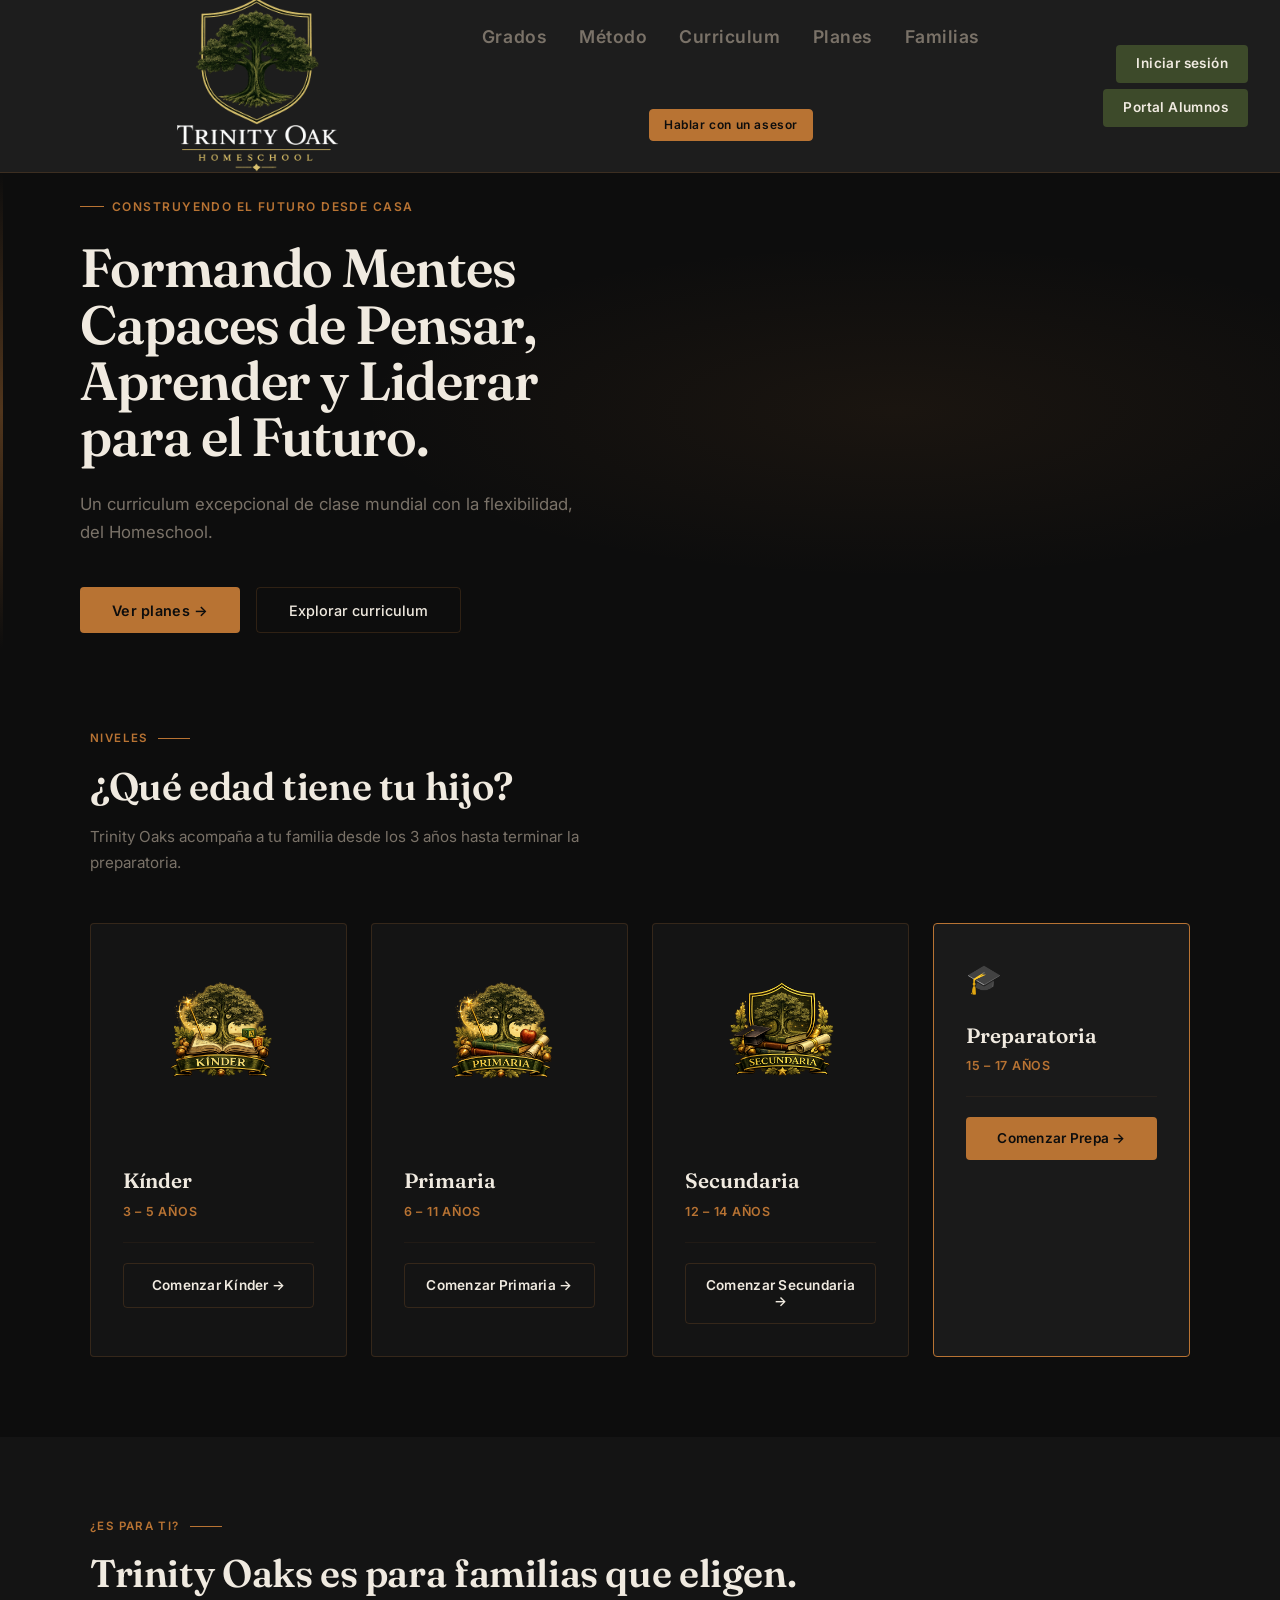
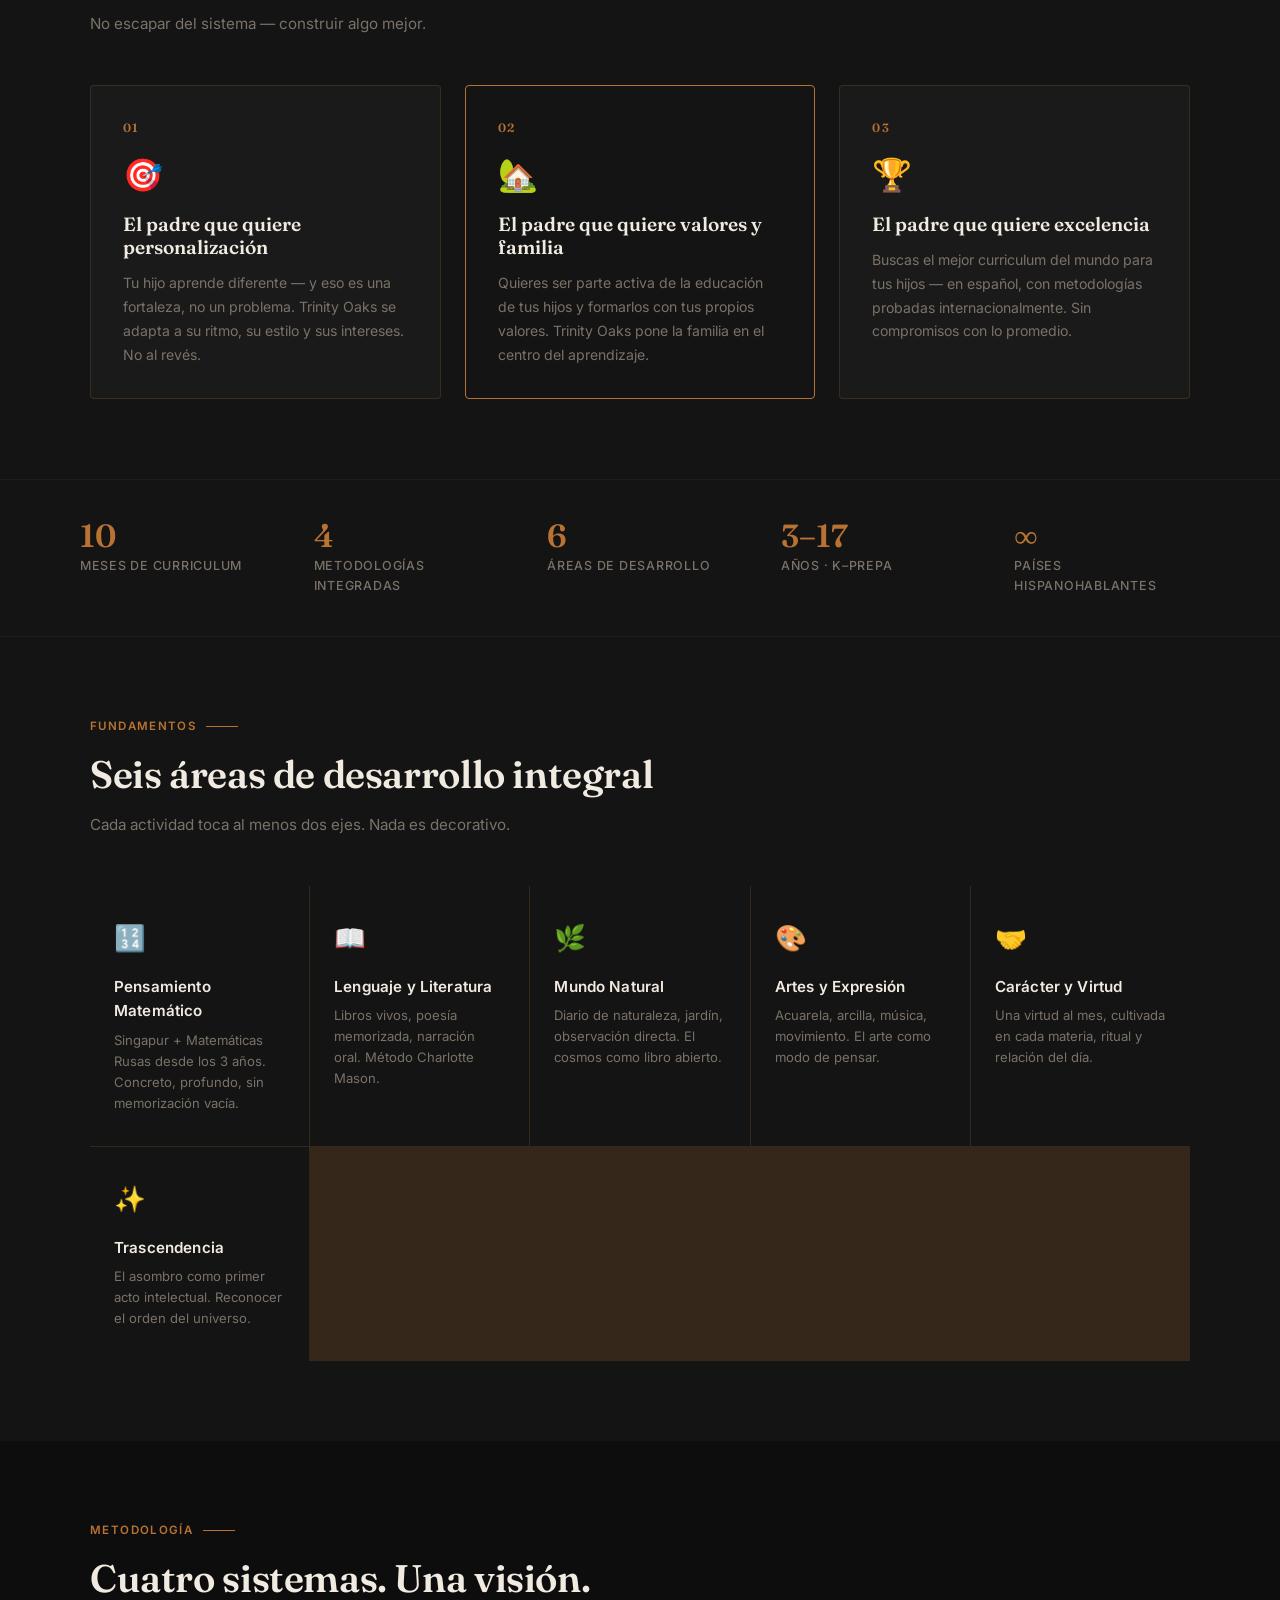
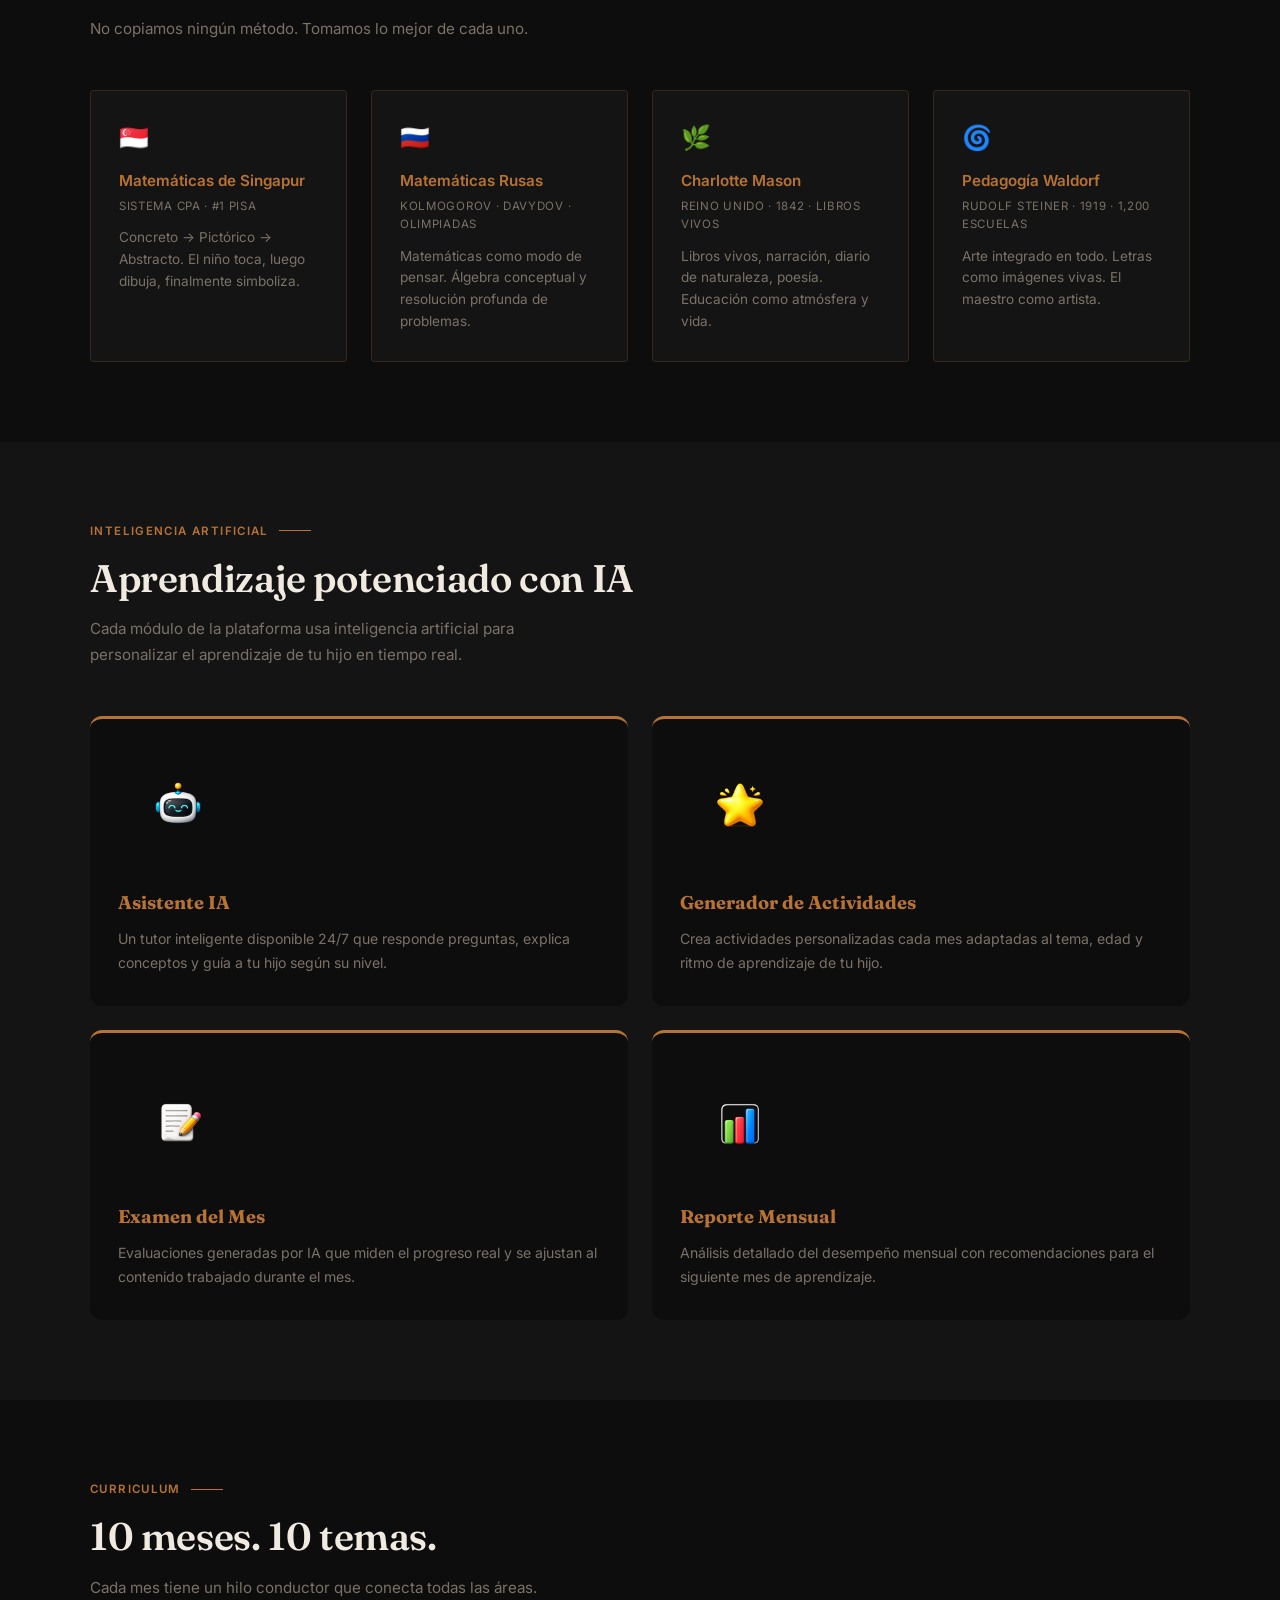
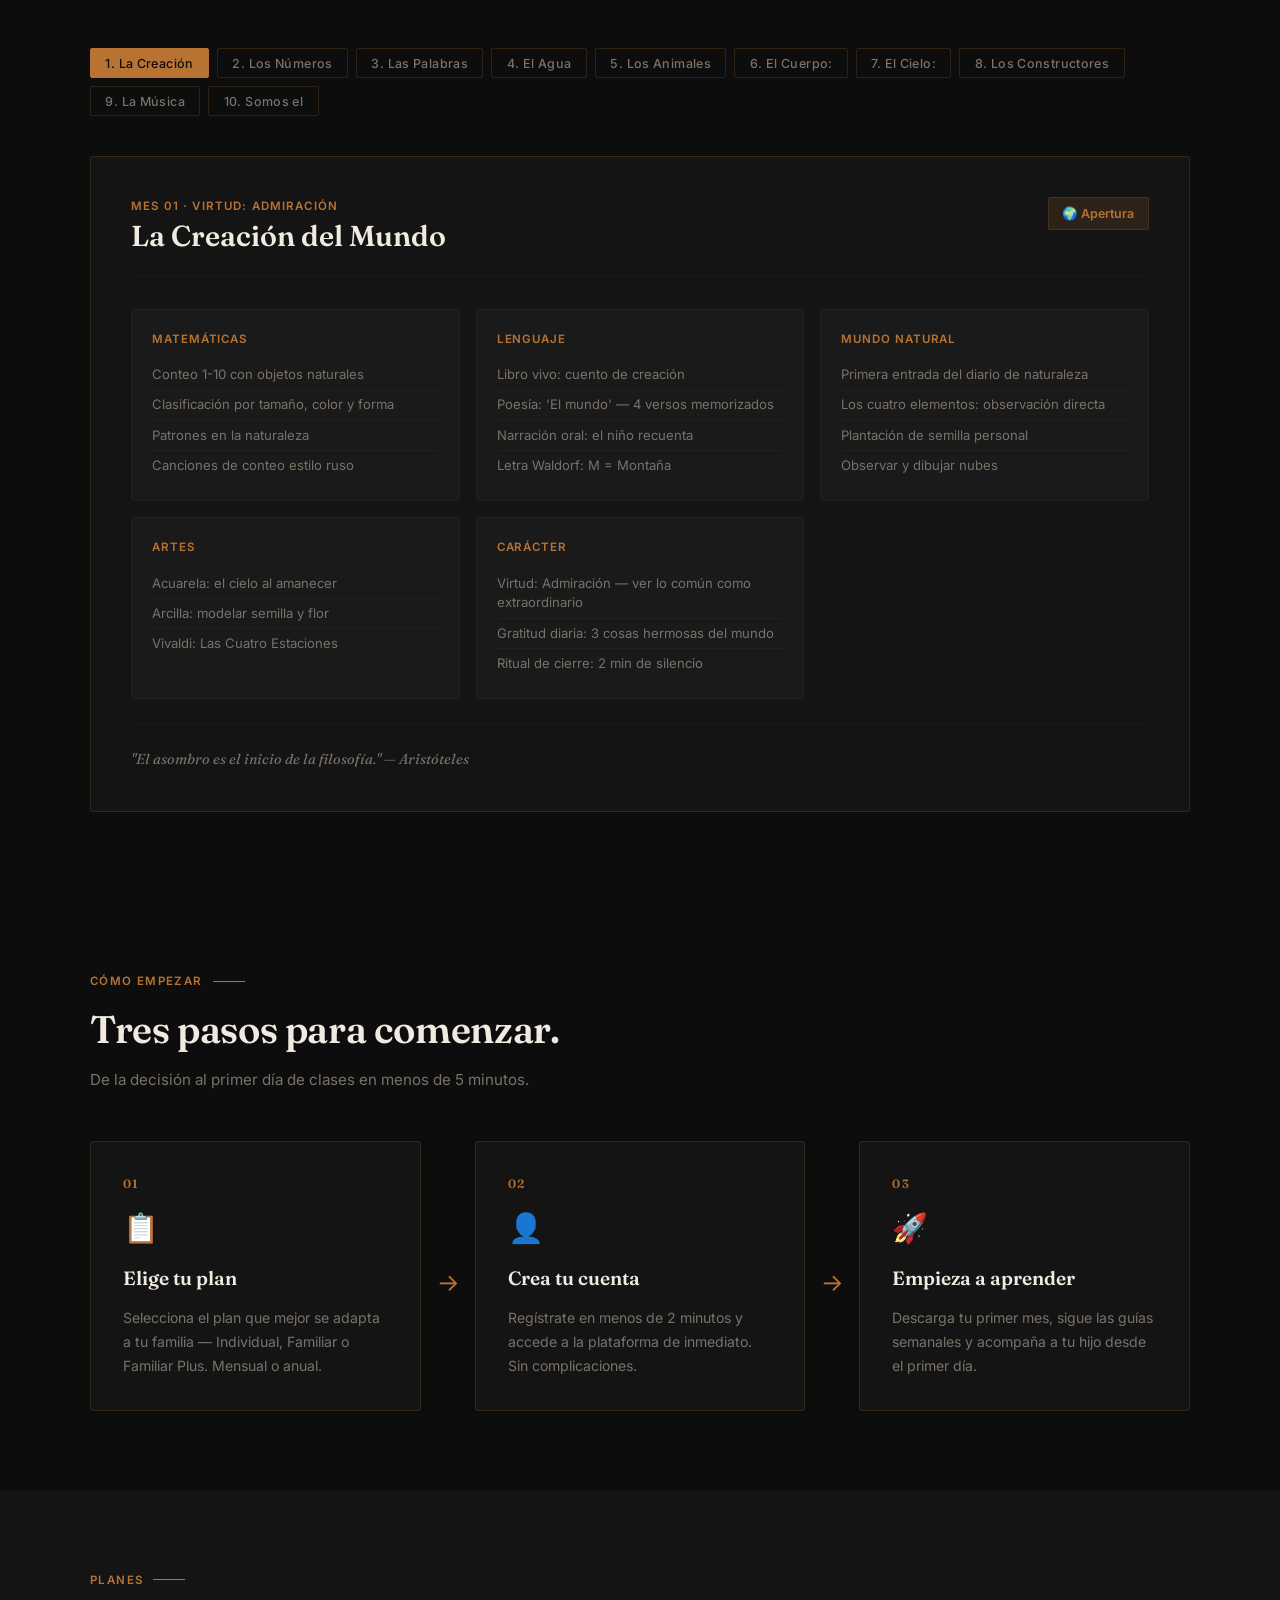
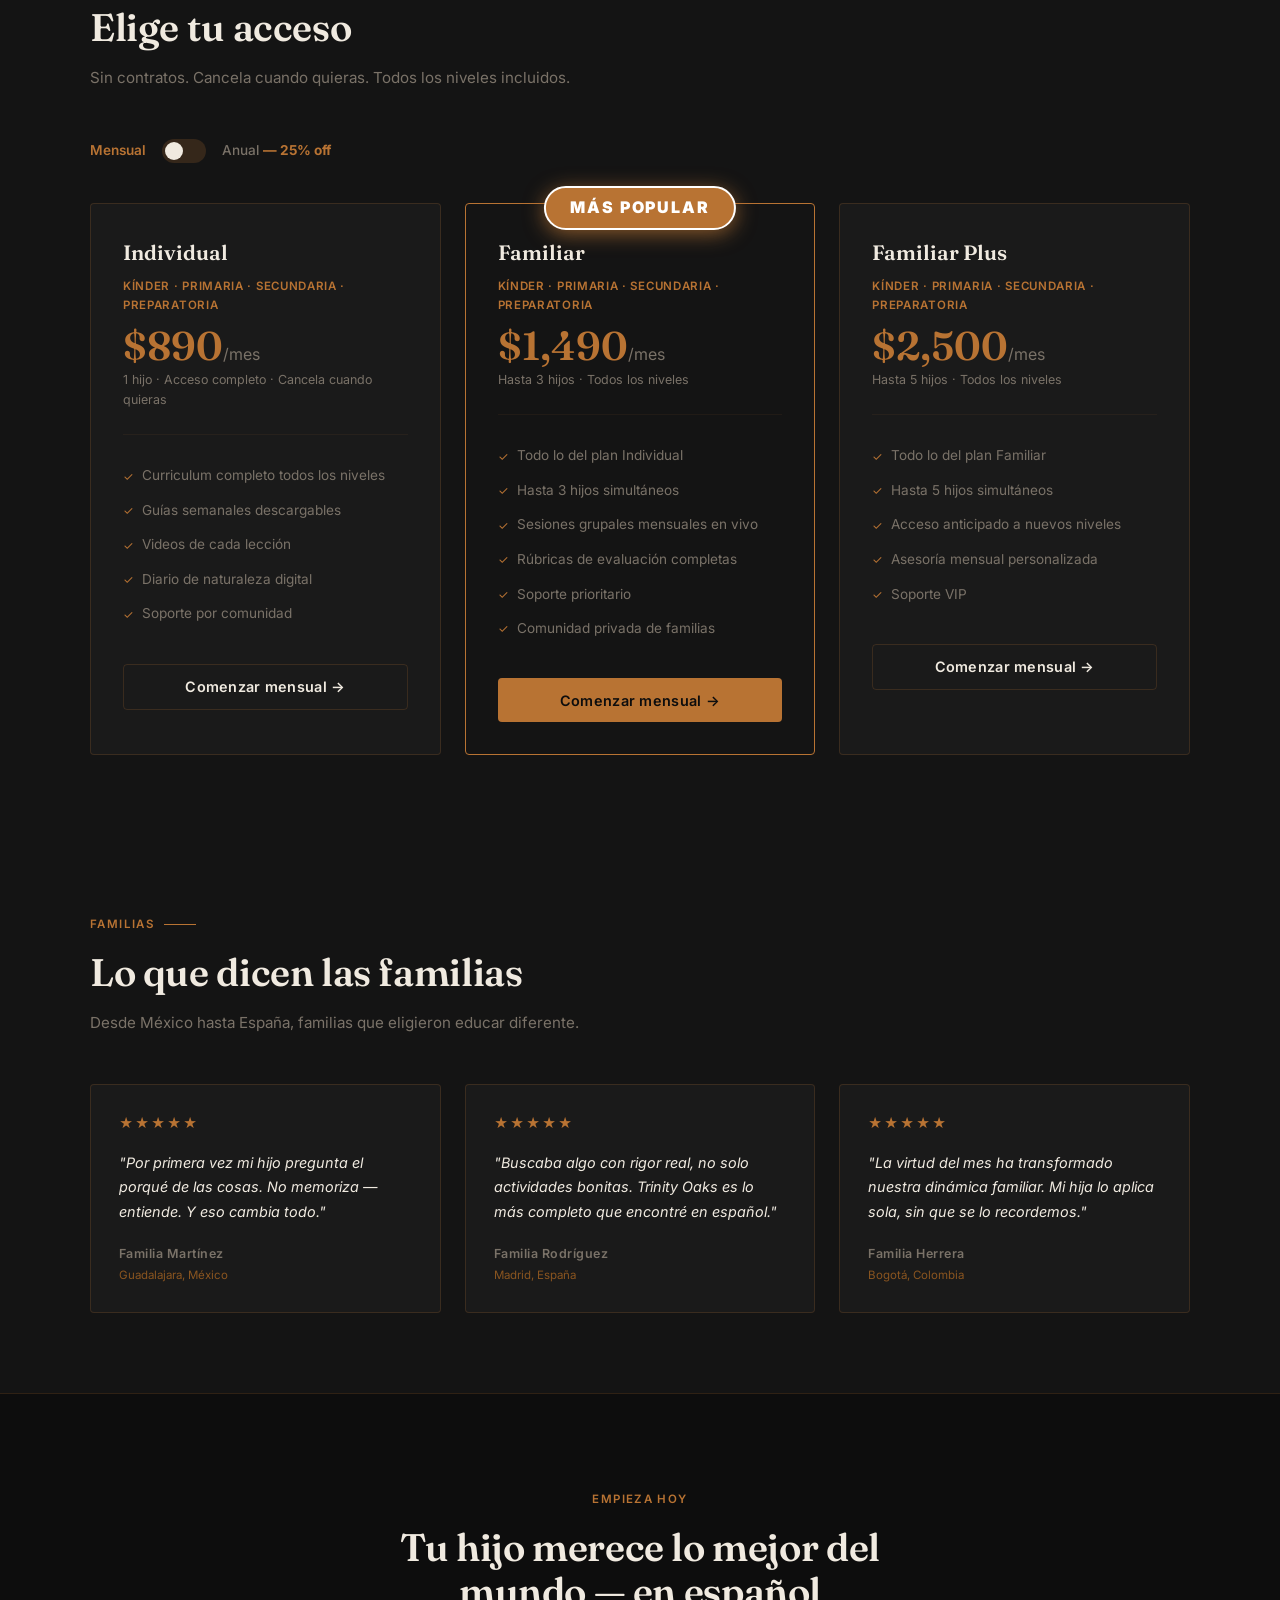
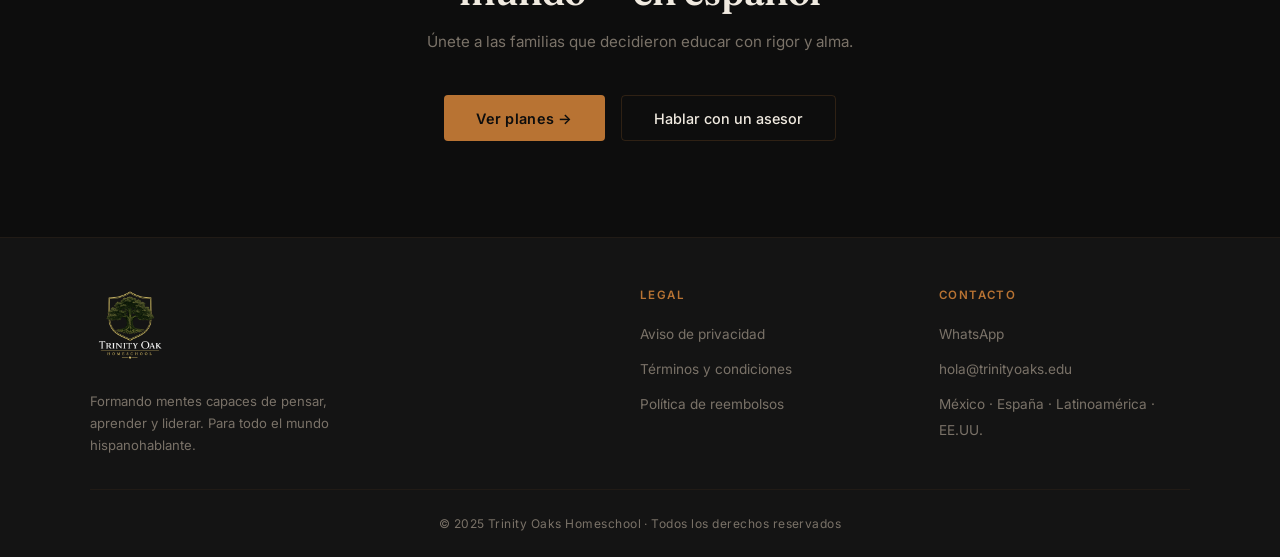
==== index.html @ 7a7769f7 "stack nav buttons vertically: login above Portal Alumnos Co-Authored-By: Claude Sonnet 4.6 <noreply@" ====
<!DOCTYPE html>
<html lang="es">
<head>
<meta charset="UTF-8">
<meta name="viewport" content="width=device-width, initial-scale=1.0">
<title>Trinity Oaks Homeschool</title>
<link rel="stylesheet" href="styles.css">
</head>
<body>

<!-- NAV -->
<nav>
  <div class="nav-logo">
    <img src="Logo 2.png" height="205" alt="Trinity Oaks">
  </div>
  <div class="nav-center" id="nav-center">
    <div class="nav-links">
      <a href="#grados" onclick="closeMenu()">Grados</a>
      <a href="#metodo" onclick="closeMenu()">Método</a>
      <a href="#curriculum" onclick="closeMenu()">Curriculum</a>
      <a href="#planes" onclick="closeMenu()">Planes</a>
      <a href="#testimonios" onclick="closeMenu()">Familias</a>
    </div>
    <a href="https://wa.me/525584874261" class="nav-asesor" target="_blank">Hablar con un asesor</a>
    <div style="display:flex; flex-direction:column; gap:.4rem; align-items:flex-end;">
      <a href="#" class="nav-btn nav-btn-mobile" id="btn-login-mobile">Iniciar sesión</a>
      <a href="student.html" class="nav-btn nav-btn-mobile">Portal Alumnos</a>
    </div>
  </div>
  <div style="display:flex; flex-direction:column; gap:.4rem; align-items:flex-end;">
    <a href="#" class="nav-btn nav-btn-desktop" id="btn-login">Iniciar sesión</a>
    <a href="student.html" class="nav-btn nav-btn-desktop">Portal Alumnos</a>
  </div>
  <button class="nav-hamburger" id="nav-hamburger" aria-label="Menú">☰</button>
</nav>
<script>
  const _ham = document.getElementById('nav-hamburger');
  const _nc  = document.getElementById('nav-center');
  _ham.addEventListener('click', () => {
    const open = _nc.classList.toggle('open');
    _ham.textContent = open ? '✕' : '☰';
  });
  function closeMenu() { _nc.classList.remove('open'); _ham.textContent = '☰'; }
</script>

<!-- HERO -->
<header class="hero">
  <div class="hero-bg"></div>
  <div class="hero-line"></div>
  <div class="hero-content">
    <div class="hero-eyebrow">Construyendo el Futuro desde Casa</div>
    <h1 class="hero-title">
      Formando Mentes<br>
      Capaces de Pensar,<br>
      Aprender y Liderar<br>
      para el Futuro.
    </h1>
    <p class="hero-sub">
      Un curriculum excepcional de clase mundial con la flexibilidad,
      del Homeschool.
    </p>
    <div class="hero-ctas">
      <button class="btn-primary" onclick="document.getElementById('planes').scrollIntoView({behavior:'smooth'})">
        Ver planes →
      </button>
      <button class="btn-ghost" onclick="document.getElementById('curriculum').scrollIntoView({behavior:'smooth'})">
        Explorar curriculum
      </button>
    </div>
  </div>
</header>

<!-- GRADOS -->
<section class="grados-section" id="grados">
  <div class="container">
    <div class="sec-label">Niveles</div>
    <h2 class="sec-title">¿Qué edad tiene tu hijo?</h2>
    <p class="sec-sub">Trinity Oaks acompaña a tu familia desde los 3 años hasta terminar la preparatoria.</p>
    <div class="grados-grid">
      <div class="grado-card">
        <img src="kinder.png" alt="Kínder" class="grado-img">
        <div class="grado-nivel">Kínder</div>
        <div class="grado-edad">3 – 5 años</div>
        <button class="grado-btn" onclick="document.getElementById('planes').scrollIntoView({behavior:'smooth'})">Comenzar Kínder →</button>
      </div>
      <div class="grado-card">
        <img src="Primaria.png" alt="Primaria" class="grado-img">
        <div class="grado-nivel">Primaria</div>
        <div class="grado-edad">6 – 11 años</div>
        <button class="grado-btn" onclick="document.getElementById('planes').scrollIntoView({behavior:'smooth'})">Comenzar Primaria →</button>
      </div>
      <div class="grado-card">
        <img src="Secundaria.png" alt="Secundaria" class="grado-img">
        <div class="grado-nivel">Secundaria</div>
        <div class="grado-edad">12 – 14 años</div>
        <button class="grado-btn" onclick="document.getElementById('planes').scrollIntoView({behavior:'smooth'})">Comenzar Secundaria →</button>
      </div>
      <div class="grado-card featured">
        <div class="grado-icon">🎓</div>
        <div class="grado-nivel">Preparatoria</div>
        <div class="grado-edad">15 – 17 años</div>
        <button class="grado-btn" onclick="document.getElementById('planes').scrollIntoView({behavior:'smooth'})">Comenzar Prepa →</button>
      </div>
    </div>
  </div>
</section>

<!-- PARA QUIEN ES -->
<section class="para-quien-section" id="para-quien">
  <div class="container">
    <div class="sec-label">¿Es para ti?</div>
    <h2 class="sec-title">Trinity Oaks es para familias que eligen.</h2>
    <p class="sec-sub">No escapar del sistema — construir algo mejor.</p>
    <div class="para-quien-grid">

      <div class="pq-card">
        <div class="pq-num">01</div>
        <div class="pq-icon">🎯</div>
        <h3 class="pq-title">El padre que quiere personalización</h3>
        <p class="pq-desc">Tu hijo aprende diferente — y eso es una fortaleza, no un problema. Trinity Oaks se adapta a su ritmo, su estilo y sus intereses. No al revés.</p>
      </div>

      <div class="pq-card featured">
        <div class="pq-num">02</div>
        <div class="pq-icon">🏡</div>
        <h3 class="pq-title">El padre que quiere valores y familia</h3>
        <p class="pq-desc">Quieres ser parte activa de la educación de tus hijos y formarlos con tus propios valores. Trinity Oaks pone la familia en el centro del aprendizaje.</p>
      </div>

      <div class="pq-card">
        <div class="pq-num">03</div>
        <div class="pq-icon">🏆</div>
        <h3 class="pq-title">El padre que quiere excelencia</h3>
        <p class="pq-desc">Buscas el mejor curriculum del mundo para tus hijos — en español, con metodologías probadas internacionalmente. Sin compromisos con lo promedio.</p>
      </div>

    </div>
  </div>
</section>

<!-- STATS -->
<div class="stats">
  <div class="stat">
    <div class="stat-num">10</div>
    <div class="stat-label">Meses de curriculum</div>
  </div>
  <div class="stat">
    <div class="stat-num">4</div>
    <div class="stat-label">Metodologías integradas</div>
  </div>
  <div class="stat">
    <div class="stat-num">6</div>
    <div class="stat-label">Áreas de desarrollo</div>
  </div>
  <div class="stat">
    <div class="stat-num">3–17</div>
    <div class="stat-label">Años · K–Prepa</div>
  </div>
  <div class="stat">
    <div class="stat-num">∞</div>
    <div class="stat-label">Países hispanohablantes</div>
  </div>
</div>

<!-- PILLARS -->
<section class="pillars-section" id="pilares">
  <div class="container">
    <div class="sec-label">Fundamentos</div>
    <h2 class="sec-title">Seis áreas de desarrollo integral</h2>
    <p class="sec-sub">Cada actividad toca al menos dos ejes. Nada es decorativo.</p>
    <div class="pillars-grid">
      <div class="pillar">
        <div class="pillar-icon">🔢</div>
        <div class="pillar-name">Pensamiento Matemático</div>
        <div class="pillar-desc">Singapur + Matemáticas Rusas desde los 3 años. Concreto, profundo, sin memorización vacía.</div>
      </div>
      <div class="pillar">
        <div class="pillar-icon">📖</div>
        <div class="pillar-name">Lenguaje y Literatura</div>
        <div class="pillar-desc">Libros vivos, poesía memorizada, narración oral. Método Charlotte Mason.</div>
      </div>
      <div class="pillar">
        <div class="pillar-icon">🌿</div>
        <div class="pillar-name">Mundo Natural</div>
        <div class="pillar-desc">Diario de naturaleza, jardín, observación directa. El cosmos como libro abierto.</div>
      </div>
      <div class="pillar">
        <div class="pillar-icon">🎨</div>
        <div class="pillar-name">Artes y Expresión</div>
        <div class="pillar-desc">Acuarela, arcilla, música, movimiento. El arte como modo de pensar.</div>
      </div>
      <div class="pillar">
        <div class="pillar-icon">🤝</div>
        <div class="pillar-name">Carácter y Virtud</div>
        <div class="pillar-desc">Una virtud al mes, cultivada en cada materia, ritual y relación del día.</div>
      </div>
      <div class="pillar">
        <div class="pillar-icon">✨</div>
        <div class="pillar-name">Trascendencia</div>
        <div class="pillar-desc">El asombro como primer acto intelectual. Reconocer el orden del universo.</div>
      </div>
    </div>
  </div>
</section>

<!-- METHOD -->
<section class="method-section" id="metodo">
  <div class="container">
    <div class="sec-label">Metodología</div>
    <h2 class="sec-title">Cuatro sistemas. Una visión.</h2>
    <p class="sec-sub">No copiamos ningún método. Tomamos lo mejor de cada uno.</p>
    <div class="method-grid">
      <div class="method-card">
        <div class="method-flag">🇸🇬</div>
        <div class="method-name">Matemáticas de Singapur</div>
        <div class="method-origin">Sistema CPA · #1 PISA</div>
        <div class="method-desc">Concreto → Pictórico → Abstracto. El niño toca, luego dibuja, finalmente simboliza.</div>
      </div>
      <div class="method-card">
        <div class="method-flag">🇷🇺</div>
        <div class="method-name">Matemáticas Rusas</div>
        <div class="method-origin">Kolmogorov · Davydov · Olimpiadas</div>
        <div class="method-desc">Matemáticas como modo de pensar. Álgebra conceptual y resolución profunda de problemas.</div>
      </div>
      <div class="method-card">
        <div class="method-flag">🌿</div>
        <div class="method-name">Charlotte Mason</div>
        <div class="method-origin">Reino Unido · 1842 · Libros Vivos</div>
        <div class="method-desc">Libros vivos, narración, diario de naturaleza, poesía. Educación como atmósfera y vida.</div>
      </div>
      <div class="method-card">
        <div class="method-flag">🌀</div>
        <div class="method-name">Pedagogía Waldorf</div>
        <div class="method-origin">Rudolf Steiner · 1919 · 1,200 escuelas</div>
        <div class="method-desc">Arte integrado en todo. Letras como imágenes vivas. El maestro como artista.</div>
      </div>
    </div>
  </div>
</section>

<!-- IA MODULES -->
<section class="ai-mods-section">
  <div class="container">
    <div class="sec-label">Inteligencia Artificial</div>
    <h2 class="sec-title">Aprendizaje potenciado con IA</h2>
    <p class="sec-sub">Cada módulo de la plataforma usa inteligencia artificial para personalizar el aprendizaje de tu hijo en tiempo real.</p>
    <div class="ai-mods-grid">
      <div class="ai-mod-card">
        <img src="assets/icons/robot.png" alt="Asistente IA" width="120" height="120">
        <h3>Asistente IA</h3>
        <p>Un tutor inteligente disponible 24/7 que responde preguntas, explica conceptos y guía a tu hijo según su nivel.</p>
      </div>
      <div class="ai-mod-card">
        <img src="assets/icons/estrella.png" alt="Generador de Actividades" width="120" height="120">
        <h3>Generador de Actividades</h3>
        <p>Crea actividades personalizadas cada mes adaptadas al tema, edad y ritmo de aprendizaje de tu hijo.</p>
      </div>
      <div class="ai-mod-card">
        <img src="assets/icons/examen.png" alt="Examen del Mes" width="120" height="120">
        <h3>Examen del Mes</h3>
        <p>Evaluaciones generadas por IA que miden el progreso real y se ajustan al contenido trabajado durante el mes.</p>
      </div>
      <div class="ai-mod-card">
        <img src="assets/icons/grafica.png" alt="Reporte Mensual" width="120" height="120">
        <h3>Reporte Mensual</h3>
        <p>Análisis detallado del desempeño mensual con recomendaciones para el siguiente mes de aprendizaje.</p>
      </div>
    </div>
  </div>
</section>

<!-- CURRICULUM -->
<section class="curriculum-section" id="curriculum">
  <div class="container">
    <div class="sec-label">Curriculum</div>
    <h2 class="sec-title">10 meses. 10 temas.</h2>
    <p class="sec-sub">Cada mes tiene un hilo conductor que conecta todas las áreas.</p>
    <div class="months-nav" id="monthNav"></div>
    <div id="monthCards"></div>
  </div>
</section>

<!-- FLUJO DE INSCRIPCION -->
<section class="flujo-section" id="flujo">
  <div class="container">
    <div class="sec-label">Cómo empezar</div>
    <h2 class="sec-title">Tres pasos para comenzar.</h2>
    <p class="sec-sub">De la decisión al primer día de clases en menos de 5 minutos.</p>
    <div class="flujo-grid">

      <div class="flujo-step">
        <div class="flujo-num">01</div>
        <div class="flujo-icon">📋</div>
        <h3 class="flujo-title">Elige tu plan</h3>
        <p class="flujo-desc">Selecciona el plan que mejor se adapta a tu familia — Individual, Familiar o Familiar Plus. Mensual o anual.</p>
      </div>

      <div class="flujo-arrow">→</div>

      <div class="flujo-step">
        <div class="flujo-num">02</div>
        <div class="flujo-icon">👤</div>
        <h3 class="flujo-title">Crea tu cuenta</h3>
        <p class="flujo-desc">Regístrate en menos de 2 minutos y accede a la plataforma de inmediato. Sin complicaciones.</p>
      </div>

      <div class="flujo-arrow">→</div>

      <div class="flujo-step">
        <div class="flujo-num">03</div>
        <div class="flujo-icon">🚀</div>
        <h3 class="flujo-title">Empieza a aprender</h3>
        <p class="flujo-desc">Descarga tu primer mes, sigue las guías semanales y acompaña a tu hijo desde el primer día.</p>
      </div>

    </div>
  </div>
</section>

<!-- PLANS -->
<section class="plans-section" id="planes">
  <div class="container">
    <div class="sec-label">Planes</div>
    <h2 class="sec-title">Elige tu acceso</h2>
    <p class="sec-sub">Sin contratos. Cancela cuando quieras. Todos los niveles incluidos.</p>

    <div class="plans-toggle">
      <span class="active" id="label-mensual">Mensual</span>
      <button class="toggle-switch" id="billingToggle" onclick="toggleBilling()">
        <div class="toggle-knob"></div>
      </button>
      <span id="label-anual">Anual <strong style="color:var(--copper)">— 25% off</strong></span>
    </div>

    <div class="plans-grid">

      <div class="plan-card">
        <div class="plan-name">Individual</div>
        <div class="plan-levels">Kínder · Primaria · Secundaria · Preparatoria</div>
        <div class="plan-price" id="price-individual">$890<span>/mes</span></div>
        <div class="plan-period" id="period-individual">1 hijo · Acceso completo · Cancela cuando quieras</div>
        <ul class="plan-features">
          <li>Curriculum completo todos los niveles</li>
          <li>Guías semanales descargables</li>
          <li>Videos de cada lección</li>
          <li>Diario de naturaleza digital</li>
          <li>Soporte por comunidad</li>
        </ul>
        <button class="plan-btn ghost" data-plan="individual" onclick="startCheckout('individual', this)">Comenzar mensual →</button>
      </div>

      <div class="plan-card featured">
        <div class="plan-badge">Más popular</div>
        <div class="plan-name">Familiar</div>
        <div class="plan-levels">Kínder · Primaria · Secundaria · Preparatoria</div>
        <div class="plan-price" id="price-familiar">$1,490<span>/mes</span></div>
        <div class="plan-period" id="period-familiar">Hasta 3 hijos · Todos los niveles</div>
        <ul class="plan-features">
          <li>Todo lo del plan Individual</li>
          <li>Hasta 3 hijos simultáneos</li>
          <li>Sesiones grupales mensuales en vivo</li>
          <li>Rúbricas de evaluación completas</li>
          <li>Soporte prioritario</li>
          <li>Comunidad privada de familias</li>
        </ul>
        <button class="plan-btn primary" data-plan="familiar" onclick="startCheckout('familiar', this)">Comenzar mensual →</button>
      </div>

      <div class="plan-card">
        <div class="plan-name">Familiar Plus</div>
        <div class="plan-levels">Kínder · Primaria · Secundaria · Preparatoria</div>
        <div class="plan-price" id="price-plus">$2,500<span>/mes</span></div>
        <div class="plan-period" id="period-plus">Hasta 5 hijos · Todos los niveles</div>
        <ul class="plan-features">
          <li>Todo lo del plan Familiar</li>
          <li>Hasta 5 hijos simultáneos</li>
          <li>Acceso anticipado a nuevos niveles</li>
          <li>Asesoría mensual personalizada</li>
          <li>Soporte VIP</li>
        </ul>
        <button class="plan-btn ghost" data-plan="plus" onclick="startCheckout('plus', this)">Comenzar mensual →</button>
      </div>

    </div>
  </div>
</section>

<!-- TESTIMONIALS -->
<section class="testimonials-section" id="testimonios">
  <div class="container">
    <div class="sec-label">Familias</div>
    <h2 class="sec-title">Lo que dicen las familias</h2>
    <p class="sec-sub">Desde México hasta España, familias que eligieron educar diferente.</p>
    <div class="test-grid">
      <div class="test-card">
        <div class="test-stars">★★★★★</div>
        <p class="test-text">"Por primera vez mi hijo pregunta el porqué de las cosas. No memoriza — entiende. Y eso cambia todo."</p>
        <div class="test-author">Familia Martínez</div>
        <div class="test-location">Guadalajara, México</div>
      </div>
      <div class="test-card">
        <div class="test-stars">★★★★★</div>
        <p class="test-text">"Buscaba algo con rigor real, no solo actividades bonitas. Trinity Oaks es lo más completo que encontré en español."</p>
        <div class="test-author">Familia Rodríguez</div>
        <div class="test-location">Madrid, España</div>
      </div>
      <div class="test-card">
        <div class="test-stars">★★★★★</div>
        <p class="test-text">"La virtud del mes ha transformado nuestra dinámica familiar. Mi hija lo aplica sola, sin que se lo recordemos."</p>
        <div class="test-author">Familia Herrera</div>
        <div class="test-location">Bogotá, Colombia</div>
      </div>
    </div>
  </div>
</section>

<!-- CTA -->
<section class="cta-section" id="cta">
  <div class="container">
    <div class="sec-label">Empieza hoy</div>
    <h2 class="sec-title">Tu hijo merece lo mejor del mundo — en español</h2>
    <p class="sec-sub">Únete a las familias que decidieron educar con rigor y alma.</p>
    <div style="display:flex;gap:1rem;justify-content:center;flex-wrap:wrap">
      <button class="btn-primary" onclick="document.getElementById('planes').scrollIntoView({behavior:'smooth'})">
        Ver planes →
      </button>
      <button class="btn-ghost">Hablar con un asesor</button>
    </div>
  </div>
</section>

<!-- FOOTER -->
<footer>
  <div class="footer-grid">

    <div class="footer-col">
      <div class="footer-logo">
        <img src="Logo 2.png" height="80" alt="Trinity Oaks">
      </div>
      <p class="footer-tagline">Formando mentes capaces de pensar, aprender y liderar. Para todo el mundo hispanohablante.</p>
    </div>

    <div class="footer-col">
      <div class="footer-col-title">Legal</div>
      <ul class="footer-links">
        <li><a href="#">Aviso de privacidad</a></li>
        <li><a href="#">Términos y condiciones</a></li>
        <li><a href="#">Política de reembolsos</a></li>
      </ul>
    </div>

    <div class="footer-col">
      <div class="footer-col-title">Contacto</div>
      <ul class="footer-links">
        <li><a href="https://wa.me/525584874261" target="_blank">WhatsApp</a></li>
        <li><a href="mailto:hola@trinityoaks.edu">hola@trinityoaks.edu</a></li>
        <li><span>México · España · Latinoamérica · EE.UU.</span></li>
      </ul>
    </div>

  </div>
  <div class="footer-bottom">
    <p>© 2025 Trinity Oaks Homeschool · Todos los derechos reservados</p>
  </div>
</footer>

<!-- EMAIL MODAL -->
<div id="email-modal" class="em-overlay" aria-modal="true" role="dialog" aria-labelledby="em-title" hidden>
  <div class="em-card">
    <img src="Logo 2.png" height="70" alt="Trinity Oaks" class="em-logo">
    <h2 id="em-title" class="em-title">Ingresa tu correo</h2>
    <p class="em-subtitle">Para enviarte los detalles de tu suscripción.</p>
    <input id="em-input" class="em-input" type="email" placeholder="tucorreo@ejemplo.com" autocomplete="email">
    <button id="em-submit" class="em-btn">Continuar</button>
    <a id="em-cancel" class="em-cancel" href="#">Cancelar</a>
  </div>
</div>

<style>
  @keyframes emFadeIn  { from { opacity: 0 } to { opacity: 1 } }
  @keyframes emSlideUp { from { opacity: 0; transform: translateY(24px) scale(.97) } to { opacity: 1; transform: translateY(0) scale(1) } }

  .em-overlay {
    position: fixed; inset: 0; z-index: 9999;
    background: rgba(0,0,0,.75);
    display: flex; align-items: center; justify-content: center;
    animation: emFadeIn .2s ease;
  }
  .em-overlay[hidden] { display: none; }

  .em-card {
    background: #0D0D0D;
    border: 1px solid #2a2a2a;
    border-radius: 16px;
    padding: 2.5rem 2rem;
    width: min(420px, 90vw);
    display: flex; flex-direction: column; align-items: center; gap: 1rem;
    animation: emSlideUp .25s cubic-bezier(.22,.68,0,1.2);
  }

  .em-logo { margin-bottom: .25rem; }

  .em-title {
    font-family: 'Fraunces', serif;
    color: #F0EAE0;
    font-size: 1.6rem;
    font-weight: 600;
    margin: 0;
    text-align: center;
  }

  .em-subtitle {
    font-family: 'Inter', sans-serif;
    color: #9a8f86;
    font-size: .9rem;
    margin: 0;
    text-align: center;
  }

  .em-input {
    font-family: 'Inter', sans-serif;
    width: 100%; box-sizing: border-box;
    background: #1a1a1a;
    border: 1px solid #333;
    border-radius: 8px;
    color: #F0EAE0;
    font-size: 1rem;
    padding: .75rem 1rem;
    outline: none;
    transition: border-color .2s;
  }
  .em-input:focus { border-color: #B87333; }
  .em-input::placeholder { color: #555; }

  .em-btn {
    font-family: 'Inter', sans-serif;
    width: 100%;
    background: #B87333;
    color: #0D0D0D;
    border: none;
    border-radius: 8px;
    font-size: 1rem;
    font-weight: 700;
    padding: .85rem;
    cursor: pointer;
    transition: background .2s, transform .1s;
  }
  .em-btn:hover  { background: #cf8a4a; }
  .em-btn:active { transform: scale(.98); }

  .em-cancel {
    font-family: 'Inter', sans-serif;
    color: #666;
    font-size: .85rem;
    text-decoration: none;
    transition: color .2s;
  }
  .em-cancel:hover { color: #F0EAE0; }

  .lm-close {
    position: absolute; top: 1rem; right: 1rem;
    background: none; border: none;
    color: #555; font-size: 1.5rem; line-height: 1;
    cursor: pointer; transition: color .2s; padding: 0.1rem 0.3rem;
  }
  .lm-close:hover { color: #F0EAE0; }

  .lm-error {
    font-family: 'Inter', sans-serif;
    color: #e07070; font-size: .85rem;
    text-align: center; margin: 0; width: 100%;
  }

  .fp-link {
    font-family: 'Inter', sans-serif;
    color: #555; font-size: .78rem;
    text-decoration: none; align-self: flex-end;
    transition: color .2s;
  }
  .fp-link:hover { color: #B87333; }

  .fp-success {
    font-family: 'Inter', sans-serif;
    color: #7aab4a; font-size: .85rem;
    text-align: center; margin: 0; width: 100%;
  }
</style>

<!-- FORGOT PASSWORD MODAL -->
<div id="fp-modal" class="em-overlay" aria-modal="true" role="dialog" aria-labelledby="fp-title" hidden>
  <div class="em-card" style="position:relative;">
    <button id="fp-close" class="lm-close" aria-label="Cerrar">&times;</button>
    <img src="Logo 2.png" height="70" alt="Trinity Oaks" class="em-logo">
    <h2 id="fp-title" class="em-title">Recuperar contraseña</h2>
    <p class="em-subtitle">Te enviaremos un enlace para restablecer tu contraseña.</p>
    <input id="fp-email" class="em-input" type="email" placeholder="tucorreo@ejemplo.com" autocomplete="email">
    <p id="fp-error"   class="lm-error"   hidden></p>
    <p id="fp-success" class="fp-success" hidden></p>
    <button id="fp-submit" class="em-btn">Enviar instrucciones</button>
    <a href="#" class="em-cancel" id="fp-back">← Volver al inicio de sesión</a>
  </div>
</div>

<!-- LOGIN MODAL -->
<div id="login-modal" class="em-overlay" aria-modal="true" role="dialog" aria-labelledby="lm-title" hidden>
  <div class="em-card" style="position:relative;">
    <button id="lm-close" class="lm-close" aria-label="Cerrar">&times;</button>
    <img src="Logo 2.png" height="70" alt="Trinity Oaks" class="em-logo">
    <h2 id="lm-title" class="em-title">Iniciar sesión</h2>
    <p class="em-subtitle">Accede a tu panel de familia.</p>
    <input id="lm-email"    class="em-input" type="email"    placeholder="tucorreo@ejemplo.com" autocomplete="email">
    <input id="lm-password" class="em-input" type="password" placeholder="Contraseña"           autocomplete="current-password">
    <a href="#" class="fp-link" id="lm-forgot">¿Olvidaste tu contraseña?</a>
    <p id="lm-error" class="lm-error" hidden></p>
    <button id="lm-submit" class="em-btn">Iniciar sesión</button>
    <a href="#planes" class="em-cancel" id="lm-ver-planes">¿Aún no tienes cuenta? Ver planes</a>
  </div>
</div>

<script src="script.js"></script>
</body>
</html>
---- styles.css ----
@import url('https://fonts.googleapis.com/css2?family=Fraunces:ital,wght@0,400;0,600;0,700;1,400&family=Inter:wght@400;500;600&display=swap');

:root {
  --bg:        #0D0D0D;
  --bg2:       #141414;
  --bg3:       #1A1A1A;
  --blue:      #0019FF;
  --copper:    #B87333;
  --copper2:   #D4915A;
  --copper3:   #8A5520;
  --cream:     #F0EAE0;
  --muted:     #7A7268;
  --border:    rgba(184,115,51,0.2);
  --border2:   rgba(184,115,51,0.08);
  --white:     #FFFFFF;
  --oak-green: #3D4A2A;
}

* { margin:0; padding:0; box-sizing:border-box; }

body {
  font-family: 'Inter', sans-serif;
  background: var(--bg);
  color: var(--cream);
  line-height: 1.6;
  overflow-x: hidden;
}

/* NAV */
nav {
  position: relative; z-index: 100;
  background: rgba(30,30,30,0.98);
  backdrop-filter: blur(12px);
  border-bottom: 1px solid var(--border);
  padding: 0 2rem;
  display: flex; align-items: center; justify-content: space-between;
  height: 173px;
}
.nav-logo {
  font-family: 'Fraunces', serif;
  font-size: 1.2rem; font-weight: 600;
  color: var(--copper);
  display: flex; align-items: center; gap: 10px;
  letter-spacing: 0.02em;
  margin-left: 10%;
}
.nav-logo span {
  color: var(--cream); font-weight: 400;
  font-size: 0.85rem; letter-spacing: 0.08em;
  text-transform: uppercase;
}
.nav-center {
  display: flex; flex-direction: column;
  align-items: center; gap: 0.5rem;
}
.nav-links { display: flex; gap: 2rem; align-items: center; }
.nav-asesor {
  font-size: 0.75rem; font-weight: 600;
  color: var(--bg); text-decoration: none;
  letter-spacing: 0.05em;
  border: 1px solid var(--copper);
  border-radius: 4px;
  padding: 0.35rem 0.9rem;
  margin-top: 10%;
  background: var(--copper);
  transition: background .2s, color .2s;
  white-space: nowrap;
}
.nav-asesor:hover {
  background: var(--copper2);
  border-color: var(--copper2);
}
.nav-links a {
  font-size: 1.1rem; font-weight: 600;
  color: var(--muted); text-decoration: none;
  transition: color .2s; letter-spacing: 0.03em;
}
.nav-links a:hover { color: var(--copper); }
.nav-btn {
  background: var(--oak-green); color: var(--cream);
  border: none; border-radius: 4px;
  padding: 0.5rem 1.25rem;
  font-family: 'Inter', sans-serif;
  font-size: 0.85rem; font-weight: 600;
  cursor: pointer;
  letter-spacing: 0.03em;
  text-decoration: none;
}
.nav-btn:hover { background: var(--oak-green); }
.nav-btn-mobile { display: none; }

/* HERO */
.hero {
  min-height: 30vh;
  display: flex; align-items: center;
  position: relative; overflow: hidden;
  padding: 1rem 2rem;
}
.hero-bg {
  position: absolute; inset: 0;
  background: radial-gradient(ellipse 60% 50% at 70% 50%, rgba(184,115,51,0.08) 0%, transparent 70%);
}
.hero-line {
  position: absolute; left: 0; top: 0; bottom: 0;
  width: 3px;
  background: linear-gradient(to bottom, transparent, var(--copper), transparent);
  opacity: 0.4;
}
.hero-content {
  position: relative; z-index: 1;
  max-width: 720px; padding-left: 3rem;
}
.hero-eyebrow {
  display: inline-flex; align-items: center; gap: 8px;
  font-size: 0.75rem; font-weight: 600;
  letter-spacing: 0.12em; text-transform: uppercase;
  color: var(--copper); margin-bottom: 1.5rem;
}
.hero-eyebrow::before {
  content: ''; width: 24px; height: 1px; background: var(--copper);
}
.hero-title {
  font-family: 'Fraunces', serif;
  font-size: clamp(2.2rem, 4.2vw, 4rem);
  font-weight: 600; line-height: 1.05;
  color: var(--cream); margin-bottom: 1.5rem;
  letter-spacing: -0.02em;
}
.hero-title em {
  font-style: italic; color: var(--copper);
}
.hero-sub {
  font-size: 1.05rem; color: var(--muted);
  max-width: 520px; margin-bottom: 2.5rem;
  font-weight: 400; line-height: 1.7;
}
.hero-ctas { display: flex; gap: 1rem; flex-wrap: wrap; }
.btn-primary {
  background: var(--copper); color: var(--bg);
  border: none; border-radius: 4px;
  padding: 0.85rem 2rem;
  font-family: 'Inter', sans-serif;
  font-size: 0.9rem; font-weight: 600;
  cursor: pointer; transition: background .2s;
  letter-spacing: 0.02em;
}
.btn-primary:hover { background: var(--copper2); }
.btn-ghost {
  background: transparent; color: var(--cream);
  border: 1px solid var(--border); border-radius: 4px;
  padding: 0.85rem 2rem;
  font-family: 'Inter', sans-serif;
  font-size: 0.9rem; font-weight: 500;
  cursor: pointer; transition: border-color .2s, color .2s;
}
.btn-ghost:hover { border-color: var(--copper); color: var(--copper); }

/* STATS */
.stats {
  display: flex; gap: 3rem; padding: 2.5rem 5rem;
  border-top: 1px solid var(--border2);
  border-bottom: 1px solid var(--border2);
  background: var(--bg2);
  flex-wrap: wrap;
}
.stat { flex: 1; min-width: 140px; }
.stat-num {
  font-family: 'Fraunces', serif;
  font-size: 2rem; font-weight: 600;
  color: var(--copper); line-height: 1;
  margin-bottom: 0.25rem;
}
.stat-label {
  font-size: 0.78rem; color: var(--muted);
  font-weight: 500; letter-spacing: 0.06em;
  text-transform: uppercase;
}

/* SECTIONS */
section { padding: 5rem 2rem; }
.container { max-width: 1100px; margin: 0 auto; }
.sec-label {
  font-size: 0.72rem; font-weight: 600;
  letter-spacing: 0.12em; text-transform: uppercase;
  color: var(--copper); margin-bottom: 1rem;
  display: flex; align-items: center; gap: 10px;
}
.sec-label::after { content:''; flex:0 0 32px; height:1px; background:var(--copper); }
.sec-title {
  font-family: 'Fraunces', serif;
  font-size: clamp(1.8rem, 3vw, 2.6rem);
  font-weight: 600; color: var(--cream);
  margin-bottom: 1rem; line-height: 1.15;
  letter-spacing: -0.01em;
}
.sec-sub {
  font-size: 0.95rem; color: var(--muted);
  max-width: 500px; margin-bottom: 3rem;
  line-height: 1.7;
}

/* PILLARS */
.pillars-section { background: var(--bg2); }
.pillars-grid {
  display: grid;
  grid-template-columns: repeat(auto-fit, minmax(200px, 1fr));
  gap: 1px; background: var(--border);
}
.pillar {
  background: var(--bg2);
  padding: 2rem 1.5rem;
  transition: background .2s;
}
.pillar:hover { background: var(--bg3); }
.pillar-icon { font-size: 1.6rem; margin-bottom: 1rem; }
.pillar-name {
  font-weight: 600; font-size: 0.95rem;
  color: var(--cream); margin-bottom: 0.4rem;
  letter-spacing: 0.01em;
}
.pillar-desc { font-size: 0.82rem; color: var(--muted); line-height: 1.6; }

/* METHOD */
.method-section { background: var(--bg); }
.method-grid {
  display: grid;
  grid-template-columns: repeat(auto-fit, minmax(240px, 1fr));
  gap: 1.5rem;
}
.method-card {
  border: 1px solid var(--border);
  border-radius: 4px; padding: 1.75rem;
  background: var(--bg2);
  transition: border-color .2s;
}
.method-card:hover { border-color: var(--copper); }
.method-flag {
  font-size: 1.5rem; margin-bottom: 0.75rem;
}
.method-name {
  font-weight: 600; font-size: 0.95rem;
  color: var(--copper); margin-bottom: 0.2rem;
}
.method-origin {
  font-size: 0.72rem; color: var(--muted);
  letter-spacing: 0.06em; text-transform: uppercase;
  margin-bottom: 0.75rem;
}
.method-desc { font-size: 0.85rem; color: var(--muted); line-height: 1.6; }

/* PLANS */
.plans-section { background: var(--bg2); }
.plans-toggle {
  display: flex; align-items: center; gap: 1rem;
  margin-bottom: 2.5rem;
}
.plans-toggle span {
  font-size: 0.85rem; color: var(--muted); font-weight: 500;
}
.plans-toggle span.active { color: var(--copper); font-weight: 600; }
.toggle-switch {
  position: relative; width: 44px; height: 24px;
  background: var(--border); border-radius: 100px;
  cursor: pointer; transition: background .2s;
  border: none;
}
.toggle-switch.on { background: var(--copper); }
.toggle-knob {
  position: absolute; top: 3px; left: 3px;
  width: 18px; height: 18px;
  background: var(--cream); border-radius: 50%;
  transition: transform .2s;
}
.toggle-switch.on .toggle-knob { transform: translateX(20px); }
.plan-levels {
  font-size: 0.72rem; color: var(--copper);
  font-weight: 600; letter-spacing: 0.06em;
  text-transform: uppercase; margin-bottom: 0.75rem;
}
.plans-grid {
  display: grid;
  grid-template-columns: repeat(auto-fit, minmax(280px, 1fr));
  gap: 1.5rem;
}
.plan-card {
  border: 1px solid var(--border);
  border-radius: 4px; padding: 2rem;
  background: var(--bg3);
  position: relative;
  overflow: visible;
}
.plan-card.featured {
  border-color: var(--copper);
  background: var(--bg2);
}
.plan-badge {
  position: absolute; top: -18px; left: 50%;
  transform: translateX(-50%);
  background: #B87333; color: #ffffff;
  font-size: 1rem; font-weight: 900;
  letter-spacing: 0.12em; text-transform: uppercase;
  padding: 0.45rem 1.5rem; border-radius: 100px;
  white-space: nowrap;
  box-shadow: 0 4px 20px rgba(184,115,51,0.7);
  border: 2px solid #fff;
}
.plan-name {
  font-family: 'Fraunces', serif;
  font-size: 1.3rem; font-weight: 600;
  color: var(--cream); margin-bottom: 0.5rem;
}
.plan-price {
  font-family: 'Fraunces', serif;
  font-size: 2.5rem; font-weight: 600;
  color: var(--copper); line-height: 1;
  margin-bottom: 0.25rem;
}
.plan-price span {
  font-size: 1rem; color: var(--muted);
  font-family: 'Inter', sans-serif;
  font-weight: 400;
}
.plan-period {
  font-size: 0.78rem; color: var(--muted);
  margin-bottom: 1.5rem;
  padding-bottom: 1.5rem;
  border-bottom: 1px solid var(--border2);
}
.plan-features { list-style: none; margin-bottom: 2rem; }
.plan-features li {
  font-size: 0.85rem; color: var(--muted);
  padding: 0.4rem 0;
  display: flex; align-items: center; gap: 8px;
}
.plan-features li::before {
  content: '✓'; color: var(--copper);
  font-size: 0.75rem; flex-shrink: 0;
}
.plan-btn {
  width: 100%; padding: 0.85rem;
  border-radius: 4px; font-family: 'Inter', sans-serif;
  font-size: 0.9rem; font-weight: 600;
  cursor: pointer; transition: all .2s;
  letter-spacing: 0.02em;
}
.plan-btn.primary {
  background: var(--copper); color: var(--bg); border: none;
}
.plan-btn.primary:hover { background: var(--copper2); }
.plan-btn.ghost {
  background: transparent; color: var(--cream);
  border: 1px solid var(--border);
}
.plan-btn.ghost:hover { border-color: var(--copper); color: var(--copper); }

/* AI MODULES */
.ai-mods-section { background: var(--bg2); padding: 5rem 0; }
.ai-mods-grid {
  display: grid;
  grid-template-columns: repeat(2, 1fr);
  gap: 1.5rem;
  margin-top: 2.5rem;
}
.ai-mod-card {
  background: var(--bg);
  border-top: 3px solid var(--copper);
  border-radius: 12px;
  padding: 2rem 1.75rem;
  transition: box-shadow 0.2s, transform 0.2s;
}
.ai-mod-card:hover {
  box-shadow: 0 0 0 2px var(--copper), 0 8px 24px rgba(184,115,51,0.15);
  transform: translateY(-2px);
}
.ai-mod-card img { display: block; margin-bottom: 1.1rem; width: 120px; height: 120px; object-fit: contain; }
.ai-mod-card h3 {
  font-family: 'Fraunces', serif;
  font-size: 1.15rem;
  color: var(--copper);
  margin: 0 0 0.6rem;
}
.ai-mod-card p { font-size: 0.88rem; color: var(--muted); line-height: 1.65; margin: 0; }

/* CURRICULUM */
.curriculum-section { background: var(--bg); }
.months-nav {
  display: flex; flex-wrap: wrap; gap: 0.5rem; margin-bottom: 2.5rem;
}
.month-tab {
  background: transparent;
  border: 1px solid var(--border);
  border-radius: 2px; padding: 0.4rem 0.9rem;
  font-family: 'Inter', sans-serif;
  font-size: 0.78rem; font-weight: 500;
  color: var(--muted); cursor: pointer;
  transition: all .2s; letter-spacing: 0.03em;
}
.month-tab:hover, .month-tab.active {
  background: var(--copper); border-color: var(--copper);
  color: var(--bg);
}
.month-card {
  display: none;
  border: 1px solid var(--border);
  border-radius: 4px; padding: 2.5rem;
  background: var(--bg2);
  animation: fadeIn .3s ease;
}
.month-card.visible { display: block; }
@keyframes fadeIn { from{opacity:0;transform:translateY(8px)} to{opacity:1;transform:translateY(0)} }
.month-header {
  display: flex; justify-content: space-between;
  align-items: flex-start; flex-wrap: wrap; gap: 1rem;
  margin-bottom: 2rem; padding-bottom: 1.5rem;
  border-bottom: 1px solid var(--border2);
}
.month-num {
  font-size: 0.72rem; font-weight: 600;
  letter-spacing: 0.1em; text-transform: uppercase;
  color: var(--copper); margin-bottom: 0.3rem;
}
.month-name {
  font-family: 'Fraunces', serif;
  font-size: 1.8rem; font-weight: 600;
  color: var(--cream); line-height: 1.1;
}
.month-virtue {
  font-size: 0.78rem; color: var(--muted);
  margin-top: 0.3rem; font-style: italic;
}
.month-tag {
  background: rgba(184,115,51,0.15);
  border: 1px solid var(--border);
  color: var(--copper);
  border-radius: 2px; padding: 0.35rem 0.85rem;
  font-size: 0.78rem; font-weight: 600;
  white-space: nowrap; align-self: flex-start;
}
.areas-grid {
  display: grid;
  grid-template-columns: repeat(auto-fit, minmax(250px, 1fr));
  gap: 1rem;
}
.area-block {
  background: var(--bg3);
  border: 1px solid var(--border2);
  border-radius: 4px; padding: 1.25rem;
}
.area-title {
  font-size: 0.72rem; font-weight: 600;
  letter-spacing: 0.08em; text-transform: uppercase;
  color: var(--copper); margin-bottom: 0.75rem;
  display: flex; align-items: center; gap: 6px;
}
.area-items { list-style: none; }
.area-items li {
  font-size: 0.82rem; color: var(--muted);
  padding: 0.3rem 0;
  border-bottom: 1px solid var(--border2);
  line-height: 1.5;
}
.area-items li:last-child { border-bottom: none; }
.month-quote {
  margin-top: 1.5rem; padding-top: 1.5rem;
  border-top: 1px solid var(--border2);
  font-family: 'Fraunces', serif;
  font-style: italic; font-size: 0.9rem;
  color: var(--muted);
}

/* TESTIMONIALS */
.testimonials-section { background: var(--bg2); }
.test-grid {
  display: grid;
  grid-template-columns: repeat(auto-fit, minmax(280px, 1fr));
  gap: 1.5rem;
}
.test-card {
  border: 1px solid var(--border);
  border-radius: 4px; padding: 1.75rem;
  background: var(--bg3);
}
.test-stars {
  color: var(--copper); font-size: 0.85rem;
  margin-bottom: 1rem; letter-spacing: 2px;
}
.test-text {
  font-size: 0.9rem; color: var(--cream);
  line-height: 1.7; margin-bottom: 1.25rem;
  font-style: italic;
}
.test-author {
  font-size: 0.78rem; color: var(--muted);
  font-weight: 600; letter-spacing: 0.04em;
}
.test-location {
  font-size: 0.72rem; color: var(--copper3);
  margin-top: 2px;
}

/* GRADOS */
.grados-section { background: var(--bg); }
.grados-grid {
  display: grid;
  grid-template-columns: repeat(auto-fit, minmax(240px, 1fr));
  gap: 1.5rem;
}
.grado-card {
  border: 1px solid var(--border);
  border-radius: 4px; padding: 2rem;
  background: var(--bg2);
  position: relative;
  transition: border-color .2s;
}
.grado-card:hover { border-color: var(--copper); }
.grado-card.featured {
  border-color: var(--copper);
  background: var(--bg3);
}
.grado-icon { font-size: 1.8rem; margin-bottom: 1rem; }
.grado-img {
  width: 100%; height: 200px;
  object-fit: contain; border-radius: 4px;
  margin-bottom: 0.5rem;
  display: block;
}
.grado-nivel {
  font-family: 'Fraunces', serif;
  font-size: 1.3rem; font-weight: 600;
  color: var(--cream); margin-bottom: 0.25rem;
}
.grado-edad {
  font-size: 0.78rem; color: var(--copper);
  font-weight: 600; letter-spacing: 0.06em;
  text-transform: uppercase;
  margin-bottom: 1.25rem; padding-bottom: 1.25rem;
  border-bottom: 1px solid var(--border2);
}
.grado-materias { list-style: none; margin-bottom: 1.75rem; }
.grado-materias li {
  font-size: 0.85rem; color: var(--muted);
  padding: 0.35rem 0;
  display: flex; align-items: center; gap: 8px;
  border-bottom: 1px solid var(--border2);
}
.grado-materias li:last-child { border-bottom: none; }
.grado-materias li::before {
  content: '✓'; color: var(--copper);
  font-size: 0.75rem; flex-shrink: 0;
}
.grado-btn {
  width: 100%; padding: 0.85rem;
  border-radius: 4px; font-family: 'Inter', sans-serif;
  font-size: 0.85rem; font-weight: 600;
  cursor: pointer; transition: all .2s;
  letter-spacing: 0.02em;
  background: transparent; color: var(--cream);
  border: 1px solid var(--border);
}
.grado-btn:hover { border-color: var(--copper); color: var(--copper); }
.grado-card.featured .grado-btn {
  background: var(--copper); color: var(--bg); border: none;
}
.grado-card.featured .grado-btn:hover { background: var(--copper2); }

/* PARA QUIEN ES */
.para-quien-section { padding: 5rem 2rem; background: var(--bg2); }
.para-quien-grid {
  display: grid;
  grid-template-columns: repeat(auto-fit, minmax(280px, 1fr));
  gap: 1.5rem;
  margin-top: 2.5rem;
}
.pq-card {
  border: 1px solid var(--border);
  border-radius: 4px; padding: 2rem;
  background: var(--bg3);
  display: flex; flex-direction: column; gap: 0.75rem;
  transition: border-color .2s, transform .2s;
}
.pq-card:hover { border-color: var(--copper); transform: translateY(-3px); }
.pq-card.featured { border-color: var(--copper); background: var(--bg2); }
.pq-num {
  font-family: 'Fraunces', serif;
  font-size: 0.75rem; font-weight: 600;
  color: var(--copper); letter-spacing: 0.1em;
}
.pq-icon { font-size: 2rem; }
.pq-title {
  font-family: 'Fraunces', serif;
  font-size: 1.2rem; font-weight: 600;
  color: var(--cream); line-height: 1.2;
}
.pq-desc {
  font-size: 0.88rem; color: var(--muted);
  line-height: 1.7;
}

/* CTA FINAL */
.cta-section {
  background: var(--bg);
  border-top: 1px solid var(--border);
  text-align: center; padding: 6rem 2rem;
}
.cta-section .sec-label { justify-content: center; }
.cta-section .sec-label::after { display: none; }
.cta-section .sec-title { margin: 0 auto 1rem; max-width: 600px; }
.cta-section .sec-sub { margin: 0 auto 2.5rem; }

/* FOOTER */
footer {
  background: var(--bg2);
  border-top: 1px solid var(--border2);
  padding: 3rem 2rem 1.5rem;
}
.footer-grid {
  max-width: 1100px; margin: 0 auto;
  display: grid;
  grid-template-columns: 2fr 1fr 1fr;
  gap: 3rem;
  padding-bottom: 2rem;
  border-bottom: 1px solid var(--border2);
}
.footer-col-title {
  font-size: 0.72rem; font-weight: 600;
  letter-spacing: 0.12em; text-transform: uppercase;
  color: var(--copper); margin-bottom: 1rem;
}
.footer-tagline {
  font-size: 0.82rem; color: var(--muted);
  line-height: 1.7; margin-top: 1rem;
  max-width: 280px;
}
.footer-links { list-style: none; display: flex; flex-direction: column; gap: 0.6rem; }
.footer-links a, .footer-links span {
  font-size: 0.85rem; color: var(--muted);
  text-decoration: none; transition: color .2s;
}
.footer-links a:hover { color: var(--copper); }
.footer-bottom {
  max-width: 1100px; margin: 1.5rem auto 0;
  text-align: center;
}
.footer-bottom p {
  font-size: 0.75rem; color: var(--muted);
  letter-spacing: 0.04em;
}

/* ── Hamburger button ── */
.nav-hamburger {
  display: none;
  background: none; border: none; cursor: pointer;
  font-size: 1.6rem; color: var(--cream); padding: 0.25rem;
  line-height: 1;
}

/* ── Tablet: ≤ 768px ── */
@media(max-width:768px){
  .ai-mods-grid { grid-template-columns: 1fr; }
  nav { padding: 0 1.25rem; height: auto; min-height: 70px; }
  .nav-logo { margin-left: 0; }
  .nav-logo img { height: 60px; }
  .nav-hamburger { display: block; }
  .nav-center {
    display: none; position: absolute; top: 70px; left: 0; right: 0;
    background: rgba(20,16,10,0.98); border-bottom: 1px solid var(--border);
    flex-direction: column; align-items: stretch; gap: 0; z-index: 200;
    padding: 1rem 0;
  }
  .nav-center.open { display: flex; }
  .nav-links { flex-direction: column; gap: 0; align-items: stretch; }
  .nav-links a { padding: 0.85rem 1.5rem; font-size: 1rem; border-bottom: 1px solid var(--border); }
  .nav-asesor { margin: 0.75rem 1.5rem 0; text-align: center; }
  .nav-btn-desktop { display: none; }
  .nav-btn-mobile {
    display: block; margin: 0.75rem 1.5rem 0.5rem;
    text-align: center; width: calc(100% - 3rem);
  }

  /* Hero */
  .hero-content { padding-left: 1.25rem; padding-right: 1.25rem; text-align: center; }
  .hero-eyebrow { justify-content: center; }
  .hero-ctas { justify-content: center; }

  /* Stats: 3 across */
  .stats { flex-wrap: wrap; padding: 2rem 1.25rem; gap: 1rem; }
  .stat { flex: 1 1 calc(33% - 1rem); min-width: 100px; }

  /* Grids: 2 col */
  .grados-grid { grid-template-columns: repeat(2, 1fr); }
  .pillars-grid { grid-template-columns: repeat(2, 1fr); }
  .para-quien-grid { grid-template-columns: repeat(2, 1fr); }
  .testimonios-grid { grid-template-columns: repeat(2, 1fr); }
  .planes-grid { grid-template-columns: 1fr; max-width: 420px; margin-inline: auto; }
  .curriculum-grid { grid-template-columns: 1fr; }

  /* Sections */
  section { padding: 3rem 1.25rem; }
  .flujo-grid { flex-direction: column; }
  .flujo-arrow { display: none; }
  .footer-grid { grid-template-columns: 1fr 1fr; gap: 2rem; }
}

/* ── Mobile: ≤ 480px ── */
@media(max-width:480px){
  nav { padding: 0 1rem; }

  /* Hero */
  .hero-content { padding: 2.5rem 1rem; text-align: center; }
  .hero-ctas { flex-direction: column; align-items: stretch; gap: 0.75rem; }
  .btn-primary, .btn-ghost { width: 100%; text-align: center; justify-content: center; }

  /* Stats: 2 col */
  .stats { padding: 2rem 1rem; }
  .stat { flex: 1 1 calc(50% - 1rem); }

  /* All grids: 1 col */
  .grados-grid { grid-template-columns: 1fr; }
  .pillars-grid { grid-template-columns: 1fr; }
  .para-quien-grid { grid-template-columns: 1fr; }
  .testimonios-grid { grid-template-columns: 1fr; }
  .curriculum-grid { grid-template-columns: 1fr; }
  .months-nav { gap: 0.35rem; }
  .month-btn { font-size: 0.72rem; padding: 0.3rem 0.6rem; }

  /* Metodo / flujo */
  .flujo-grid { flex-direction: column; }
  .flujo-step { min-width: 0; }

  /* Footer */
  .footer-grid { grid-template-columns: 1fr; gap: 1.5rem; }
  .footer-bottom { flex-direction: column; gap: 0.5rem; text-align: center; }

  /* Sections */
  section { padding: 2.5rem 1rem; }
  .container { padding: 0; }
  .sec-title { font-size: clamp(1.4rem, 6vw, 2rem); }

  /* Month card */
  .month-card { padding: 1.25rem; }
  .month-card-header { flex-direction: column; gap: 0.5rem; }
}

/* FLUJO */
.flujo-section { padding: 5rem 2rem; background: var(--bg); }
.flujo-grid {
  display: flex;
  align-items: flex-start;
  gap: 1rem;
  margin-top: 2.5rem;
  flex-wrap: wrap;
}
.flujo-step {
  flex: 1; min-width: 220px;
  border: 1px solid var(--border);
  border-radius: 4px; padding: 2rem;
  background: var(--bg2);
  display: flex; flex-direction: column; gap: 0.75rem;
  transition: border-color .2s;
}
.flujo-step:hover { border-color: var(--copper); }
.flujo-num {
  font-family: 'Fraunces', serif;
  font-size: 0.75rem; font-weight: 600;
  color: var(--copper); letter-spacing: 0.1em;
}
.flujo-icon { font-size: 1.8rem; }
.flujo-title {
  font-family: 'Fraunces', serif;
  font-size: 1.2rem; font-weight: 600;
  color: var(--cream);
}
.flujo-desc {
  font-size: 0.88rem; color: var(--muted); line-height: 1.7;
}
.flujo-arrow {
  font-size: 1.5rem; color: var(--copper);
  align-self: center; flex-shrink: 0;
  padding-top: 1rem;
}
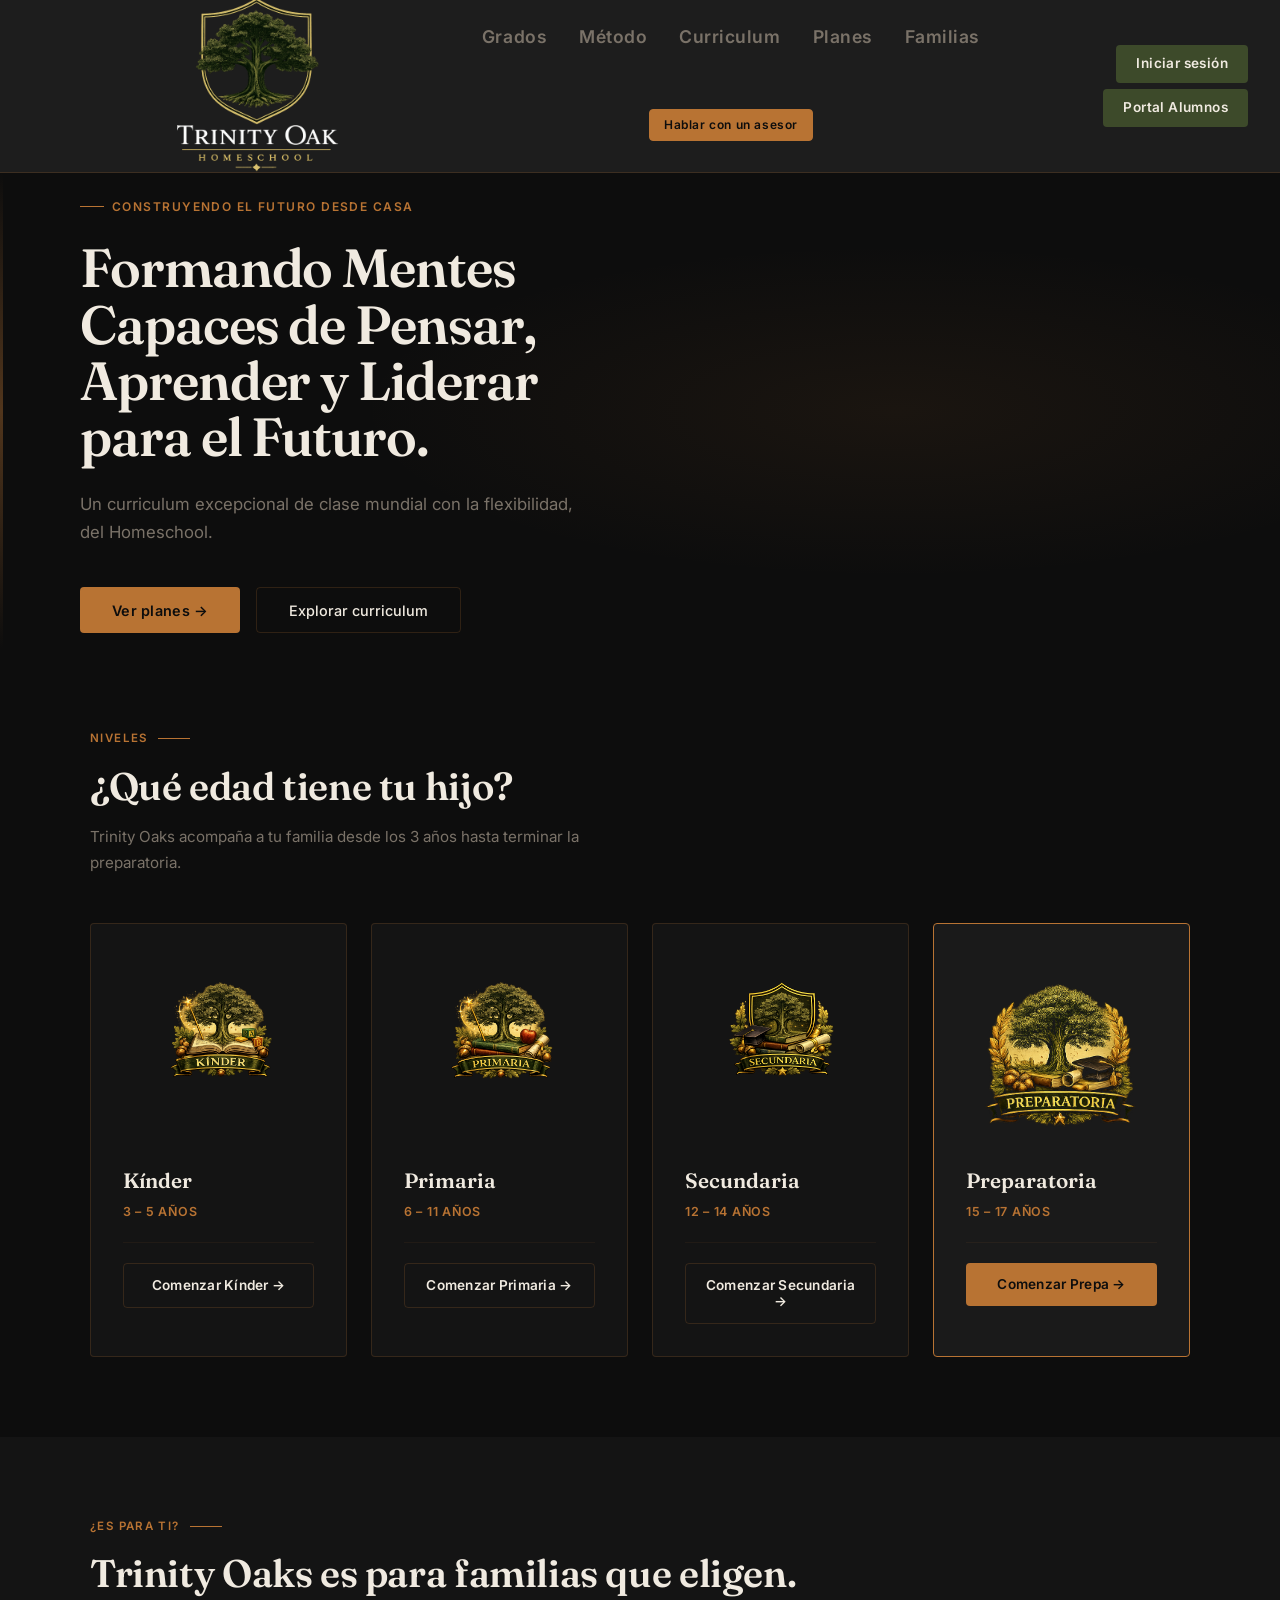
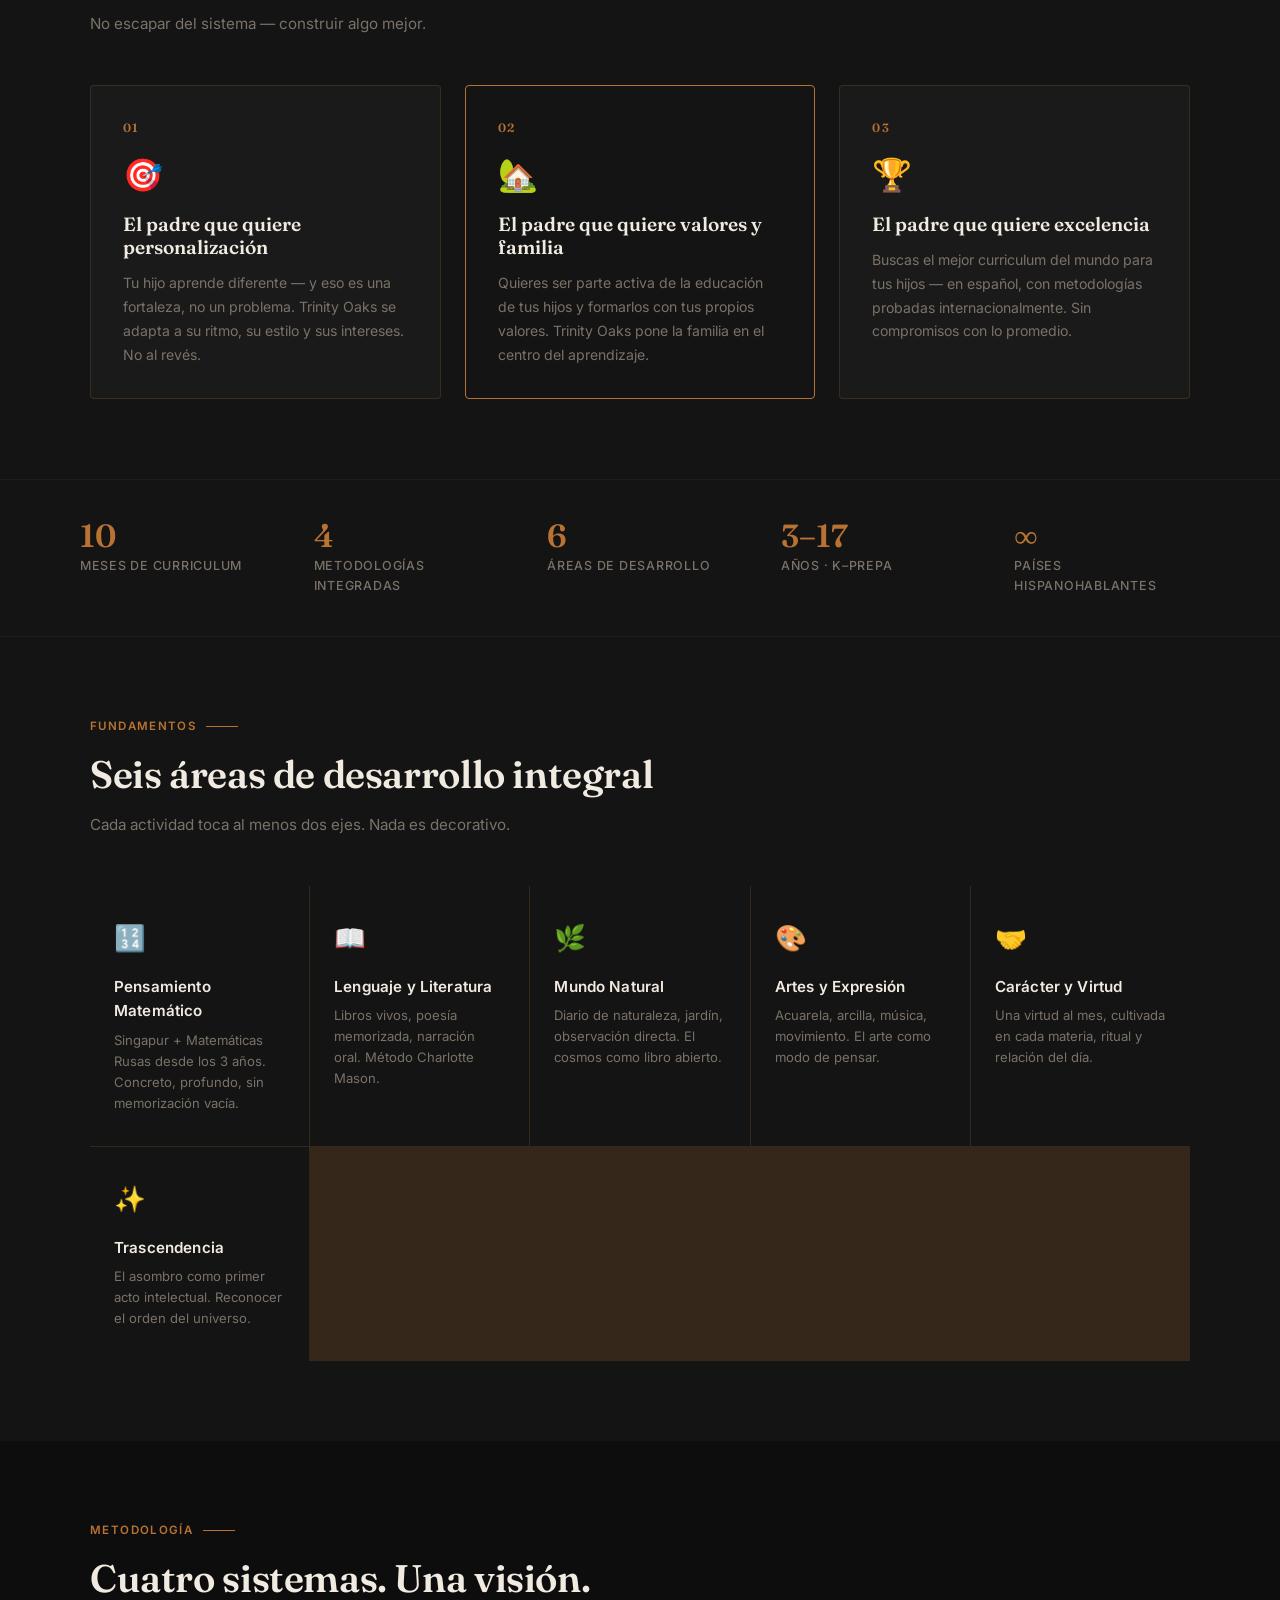
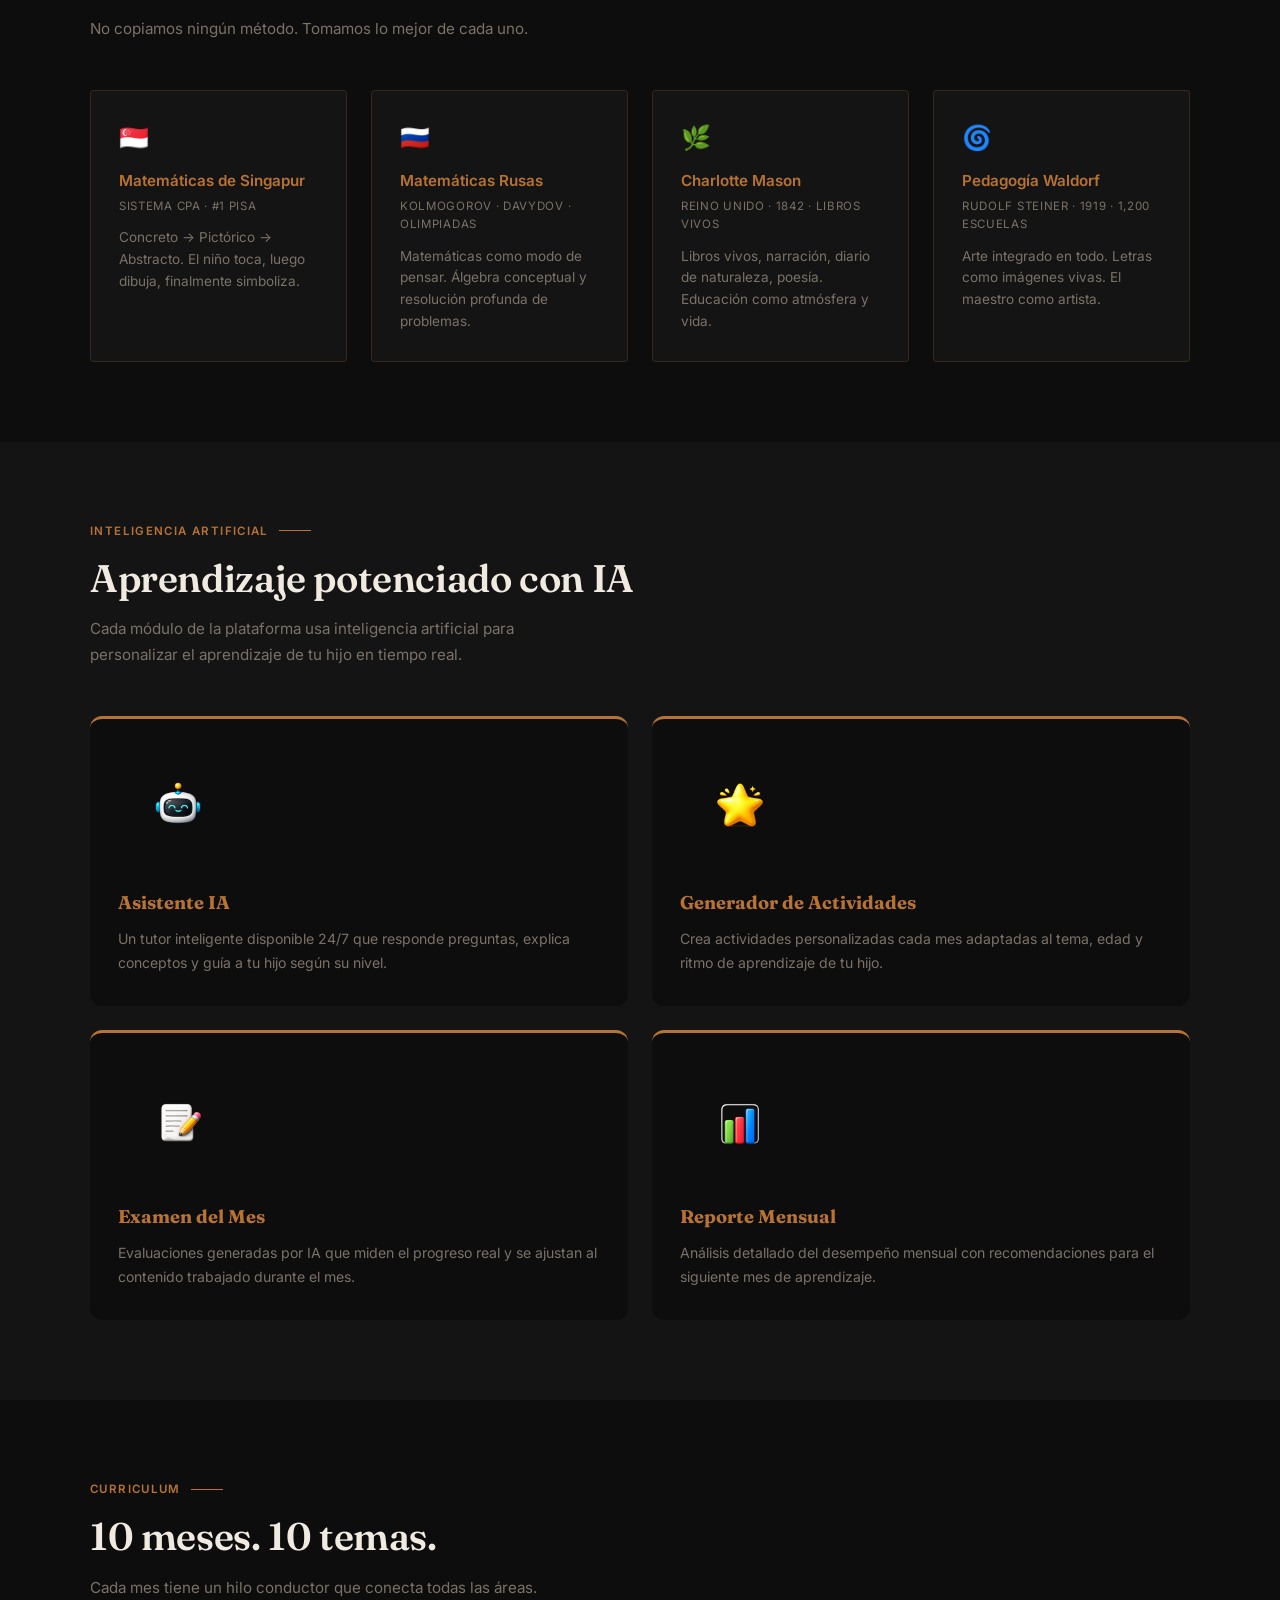
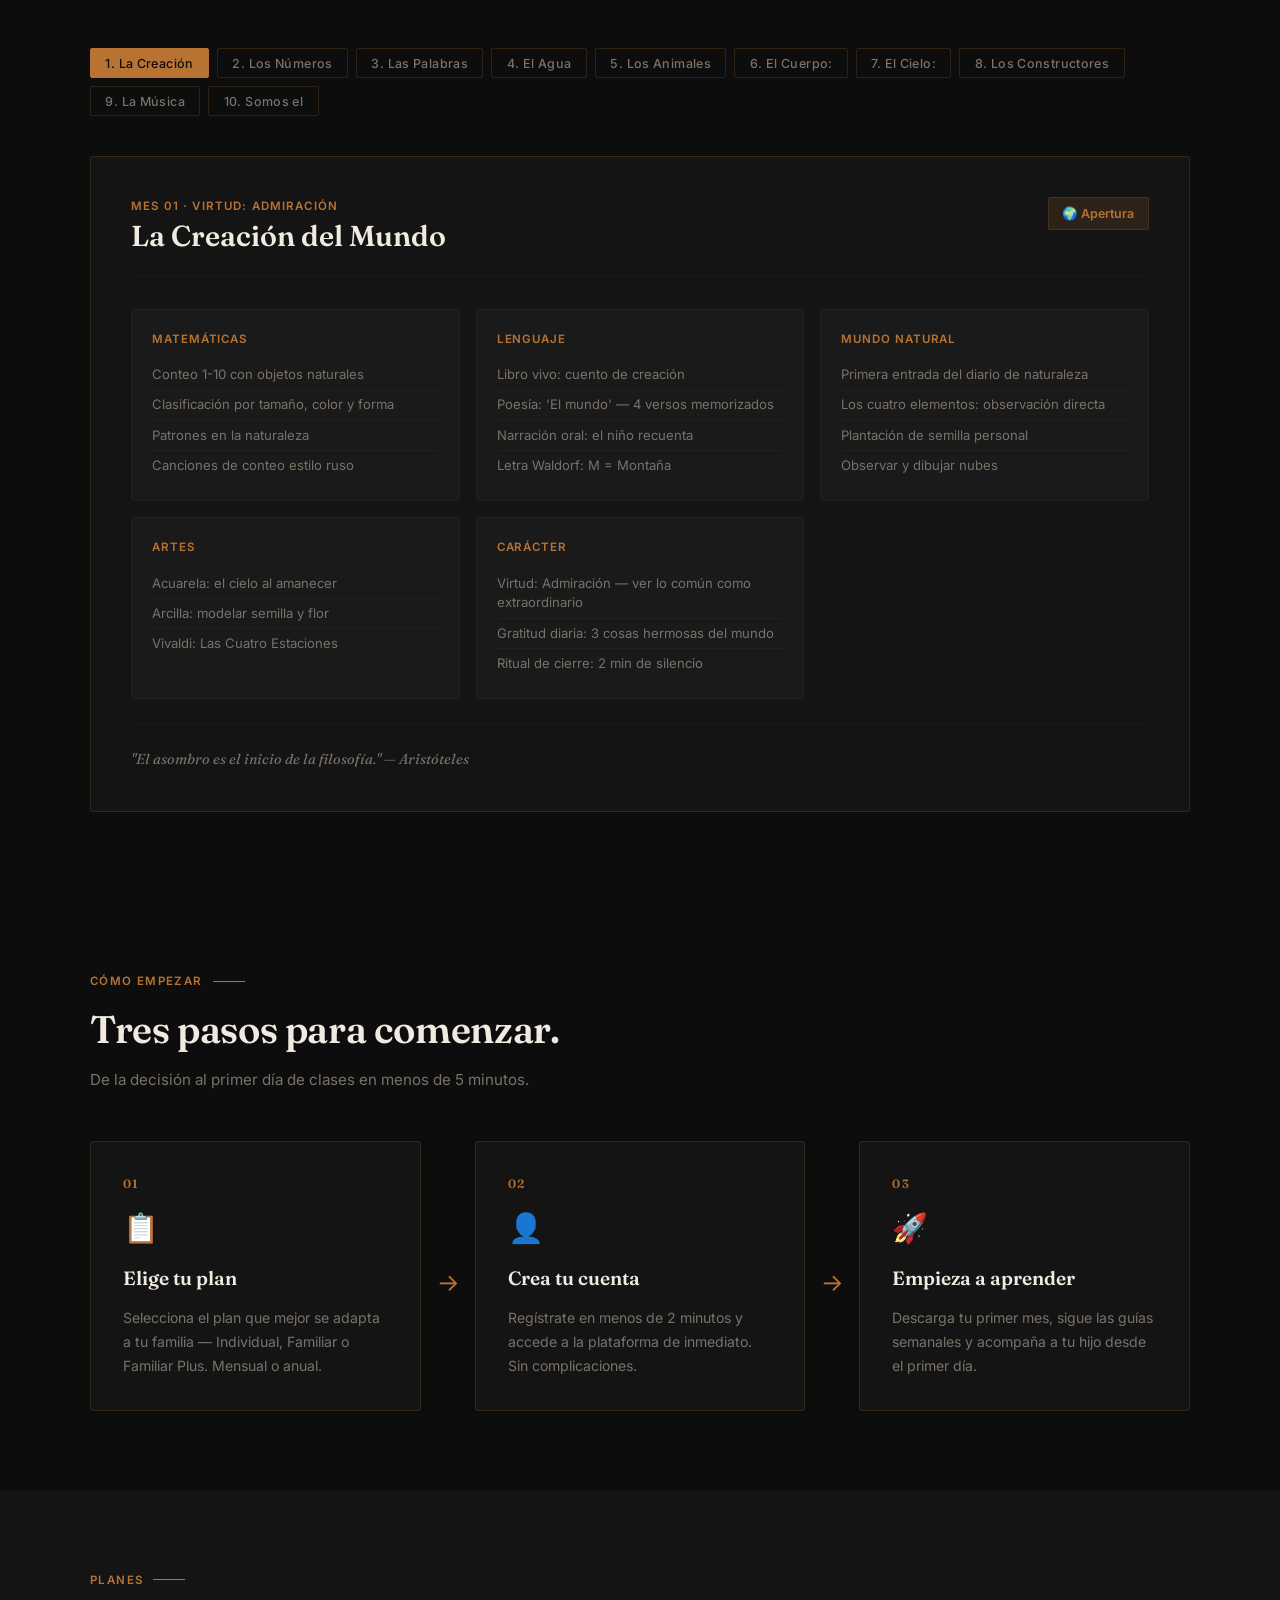
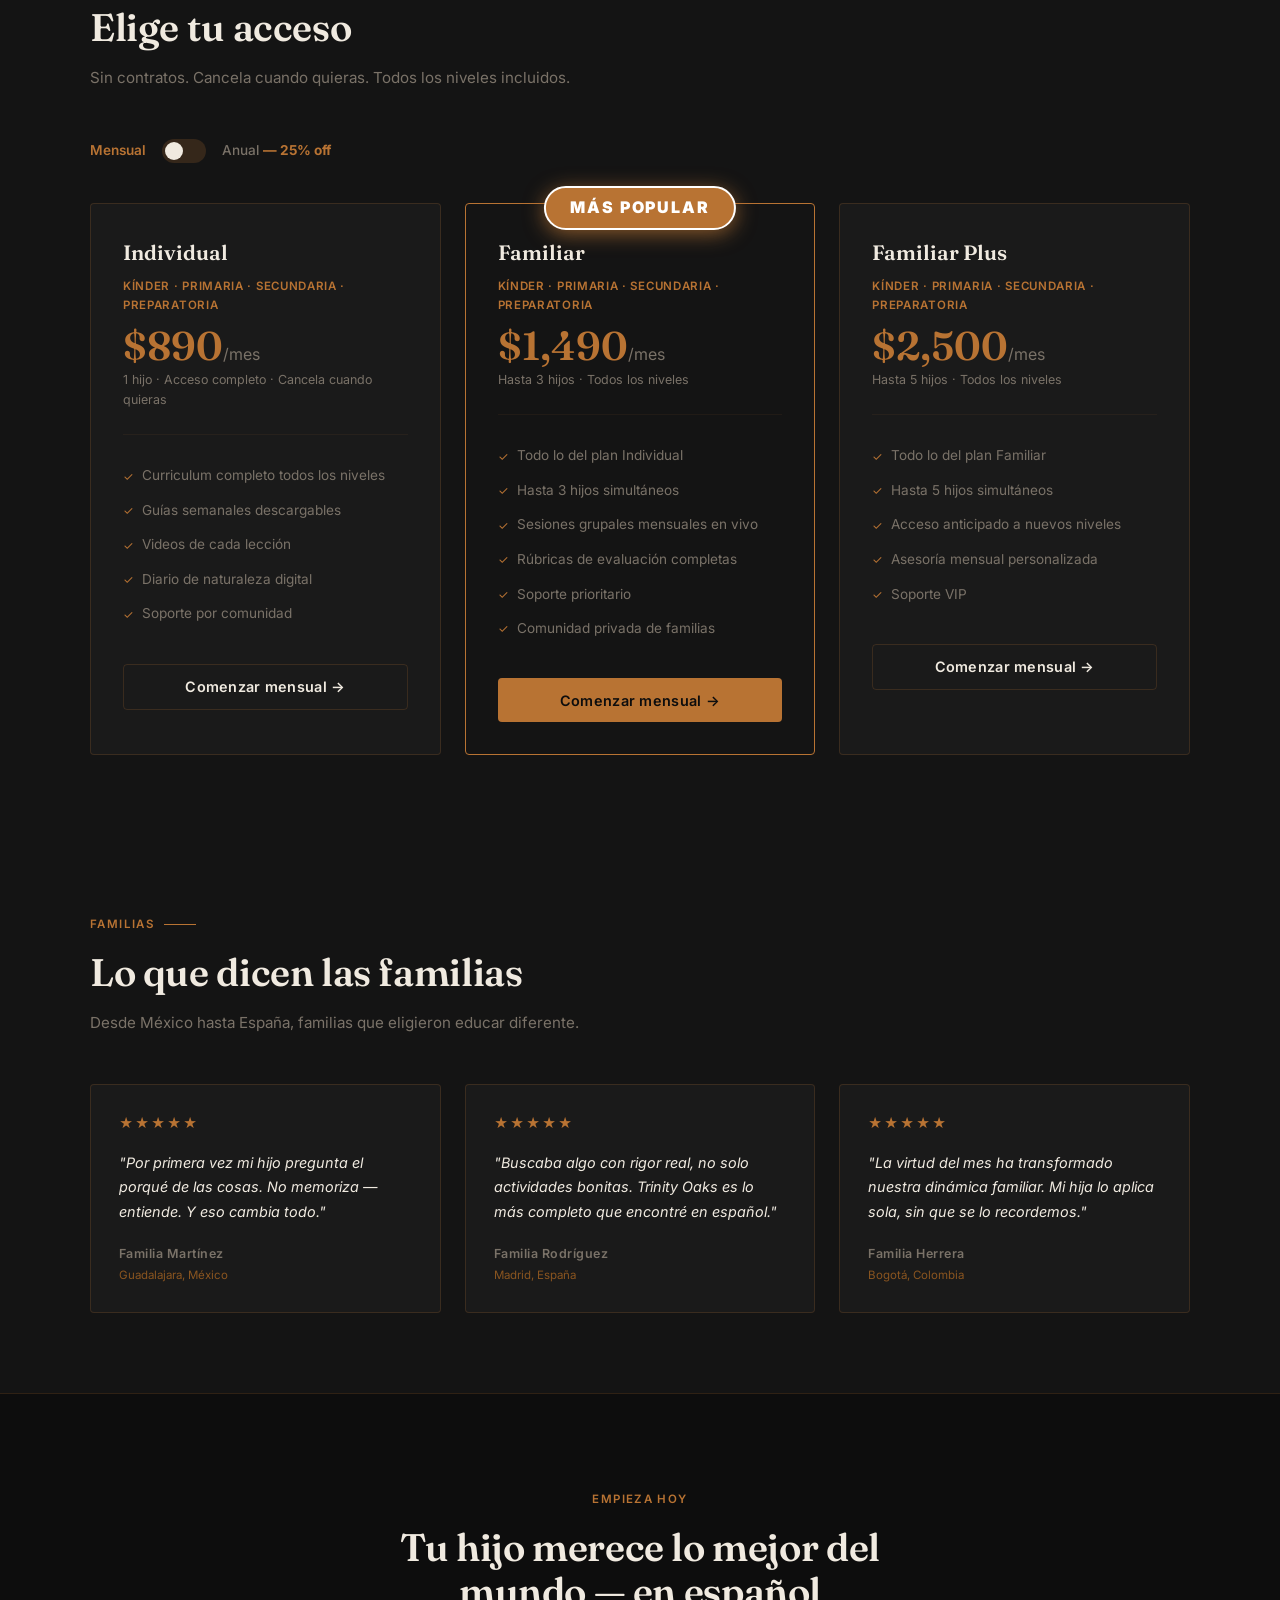
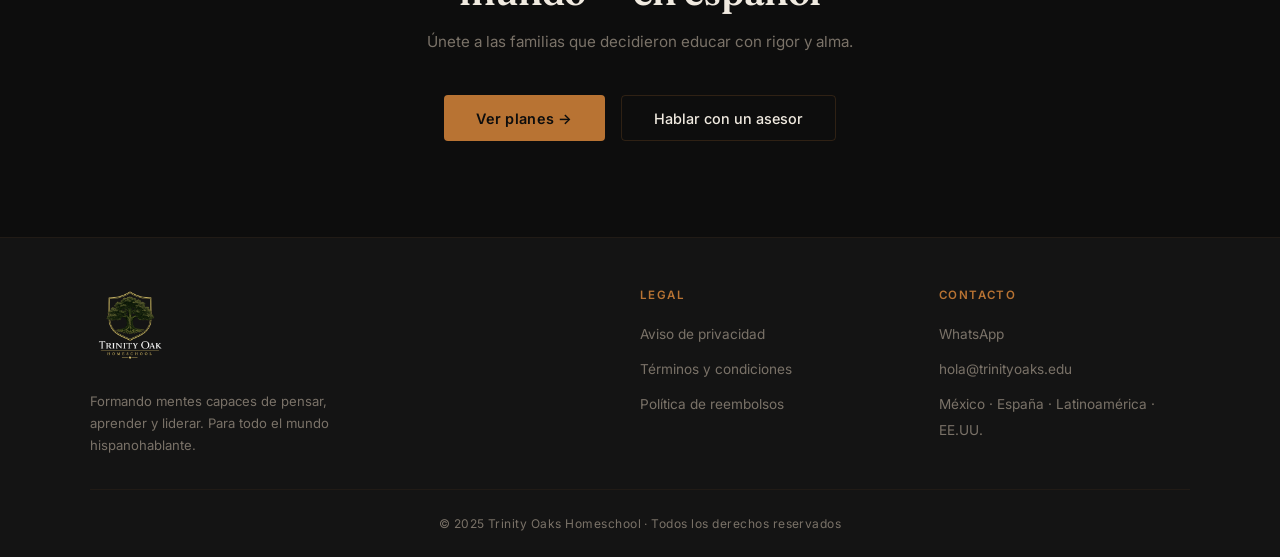
==== commit c2541c8e: "replace emoji with preparatoria_transparente.png in grados section Co-Authored-By: Claude Sonnet 4.6" ====
--- a/index.html
+++ b/index.html
@@ -96,7 +96,7 @@
         <button class="grado-btn" onclick="document.getElementById('planes').scrollIntoView({behavior:'smooth'})">Comenzar Secundaria →</button>
       </div>
       <div class="grado-card featured">
-        <div class="grado-icon">🎓</div>
+        <img src="preparatoria_transparente.png" alt="Preparatoria" class="grado-img">
         <div class="grado-nivel">Preparatoria</div>
         <div class="grado-edad">15 – 17 años</div>
         <button class="grado-btn" onclick="document.getElementById('planes').scrollIntoView({behavior:'smooth'})">Comenzar Prepa →</button>
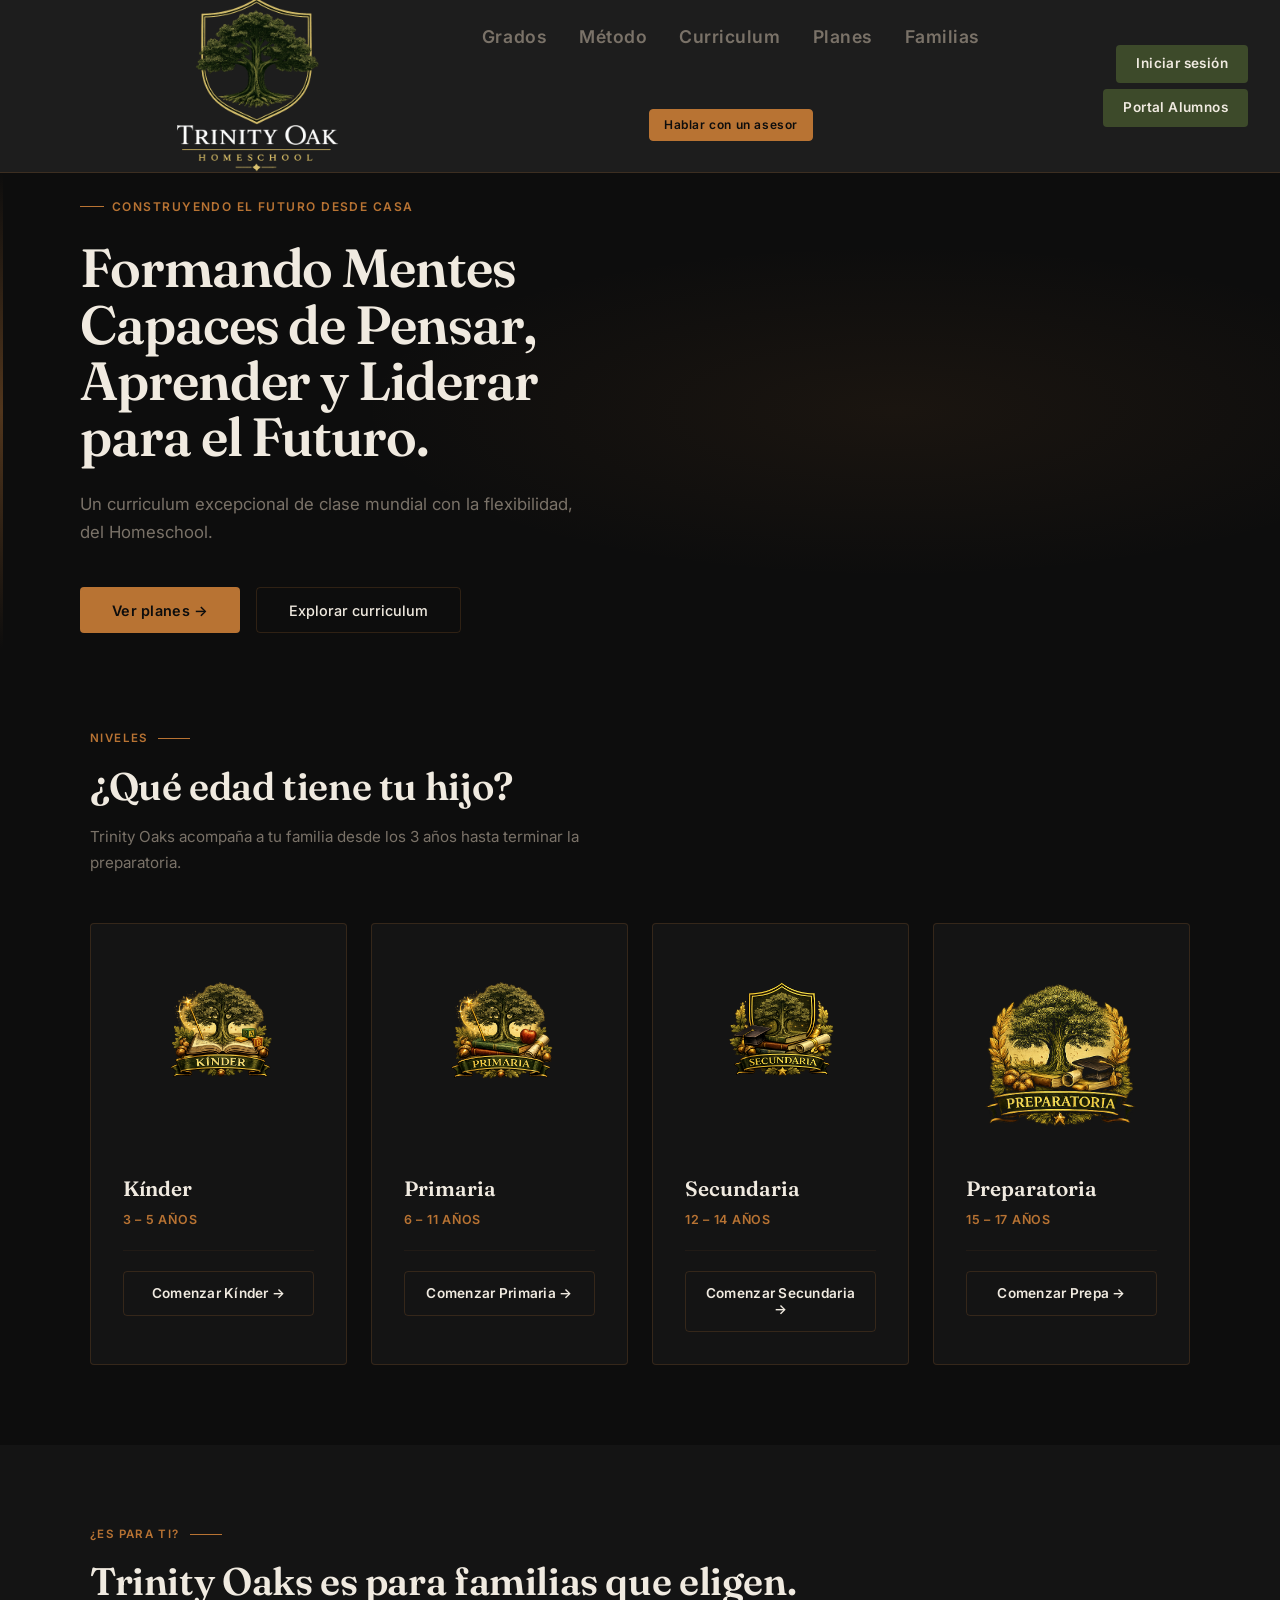
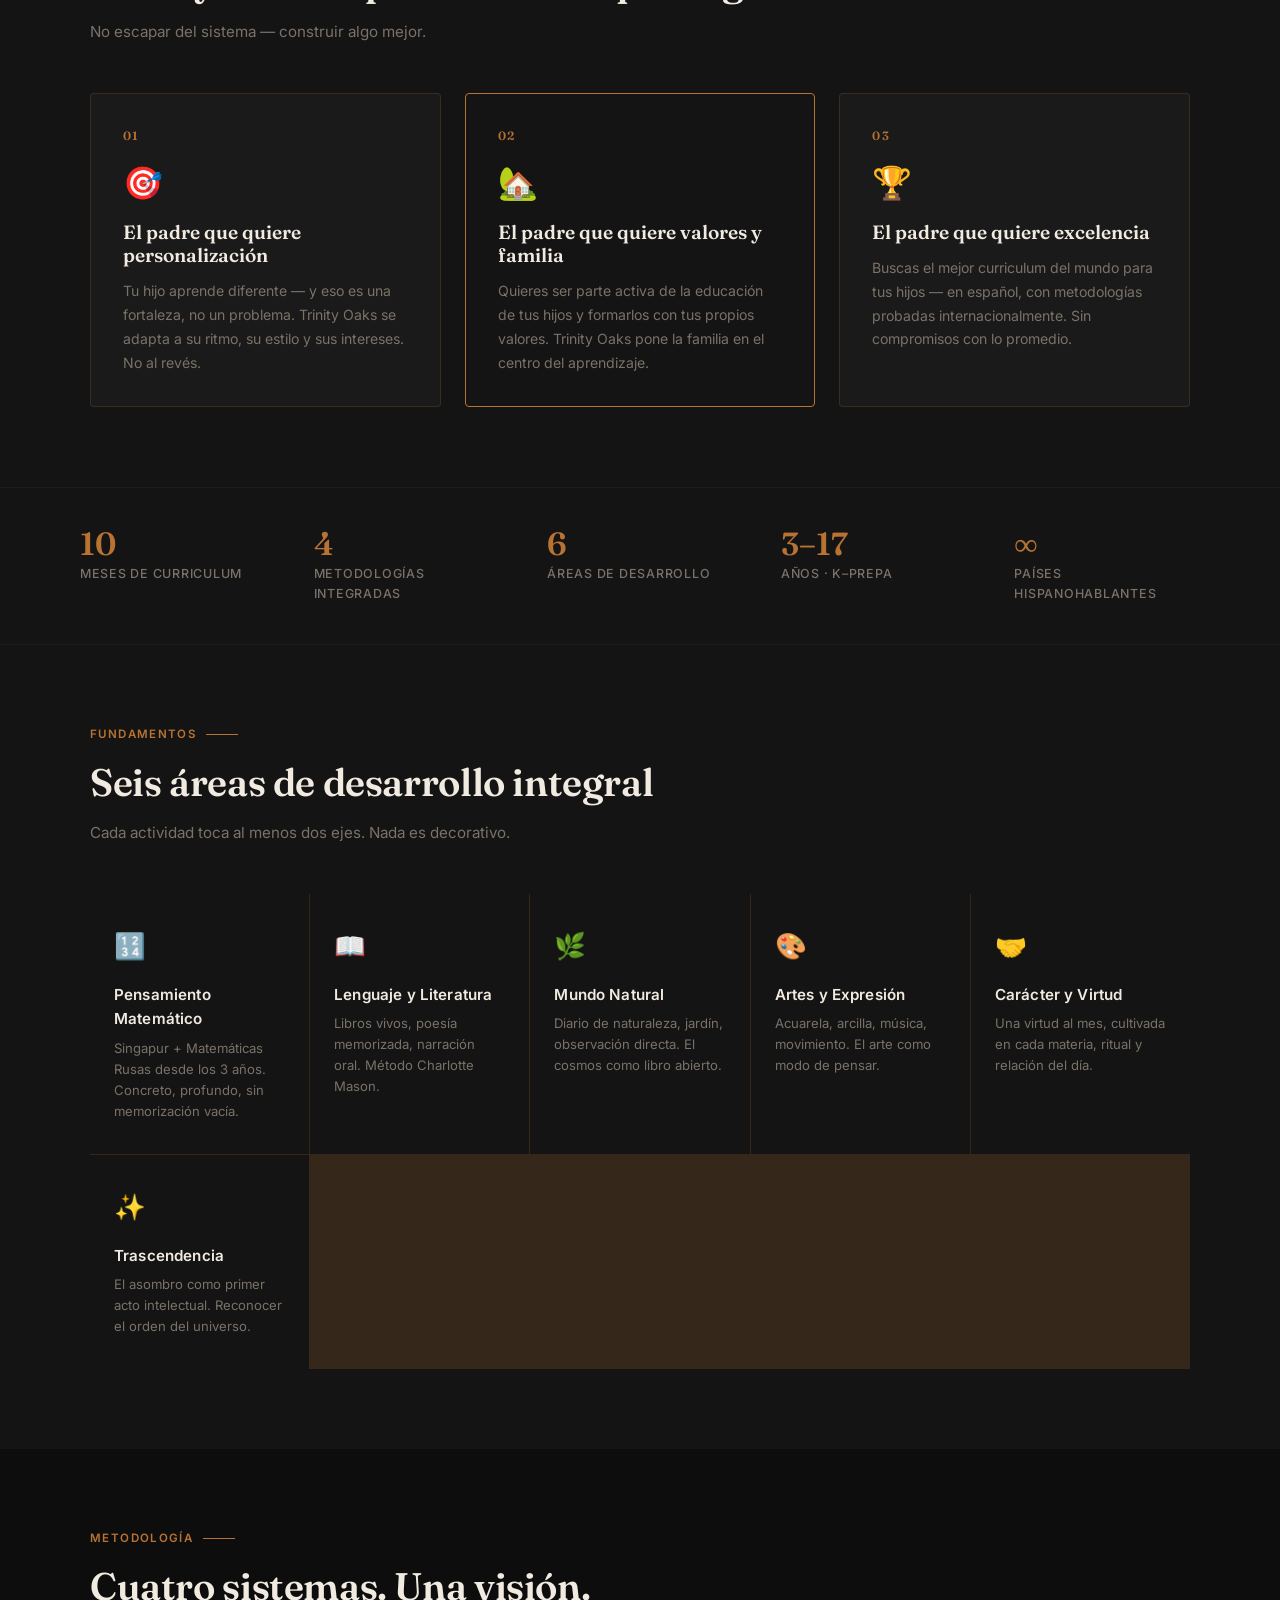
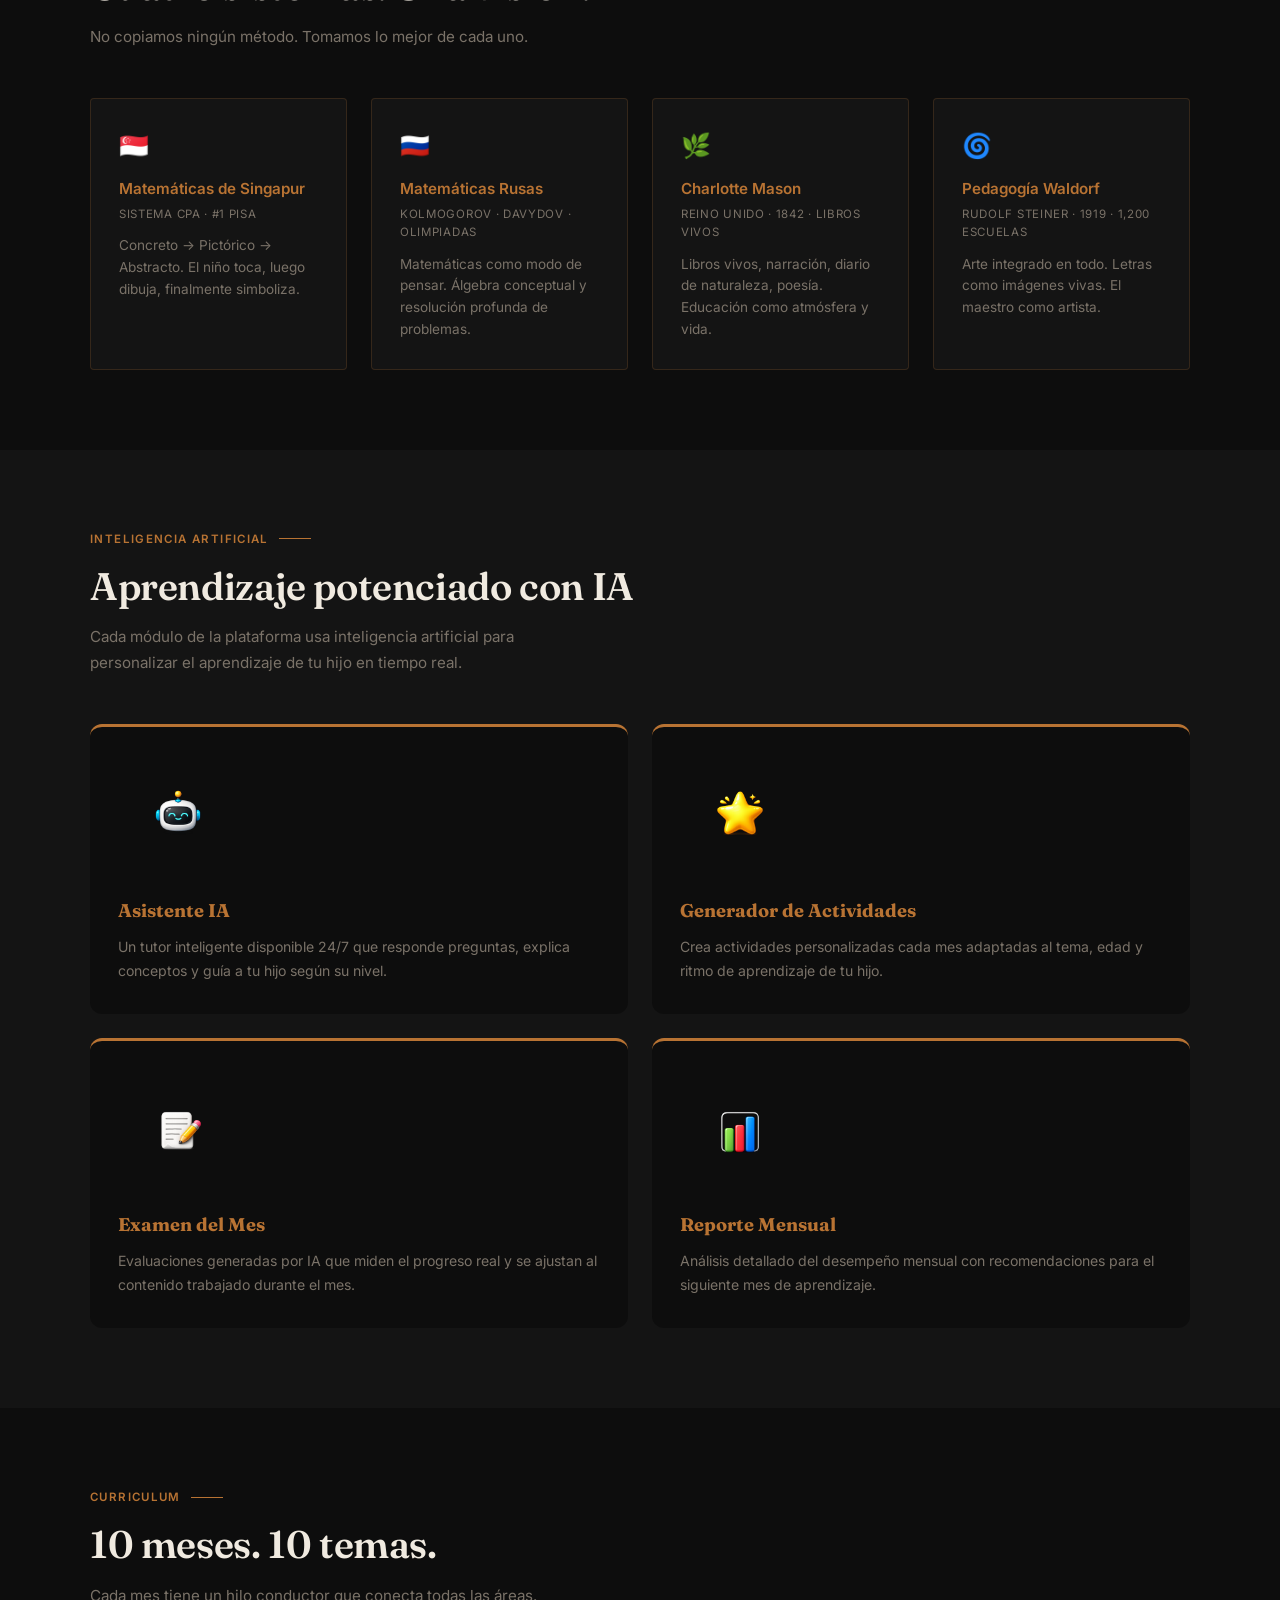
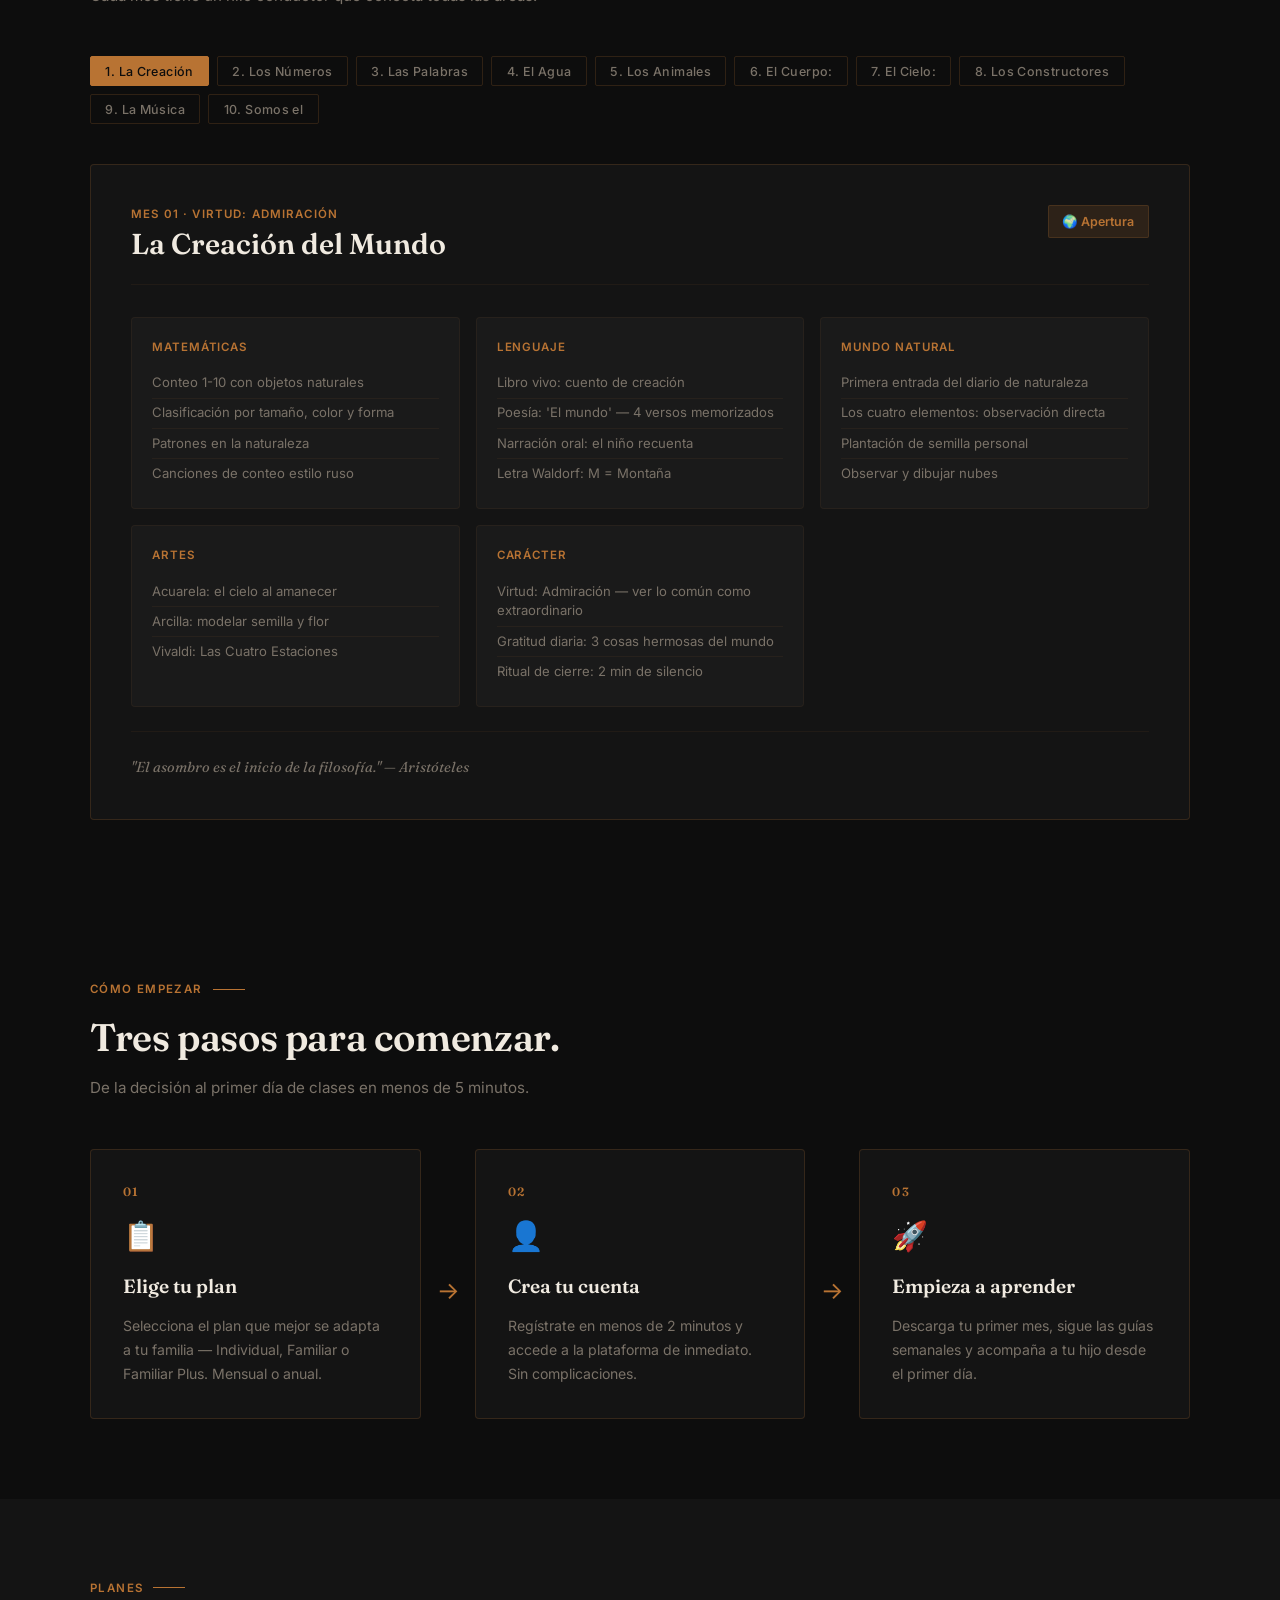
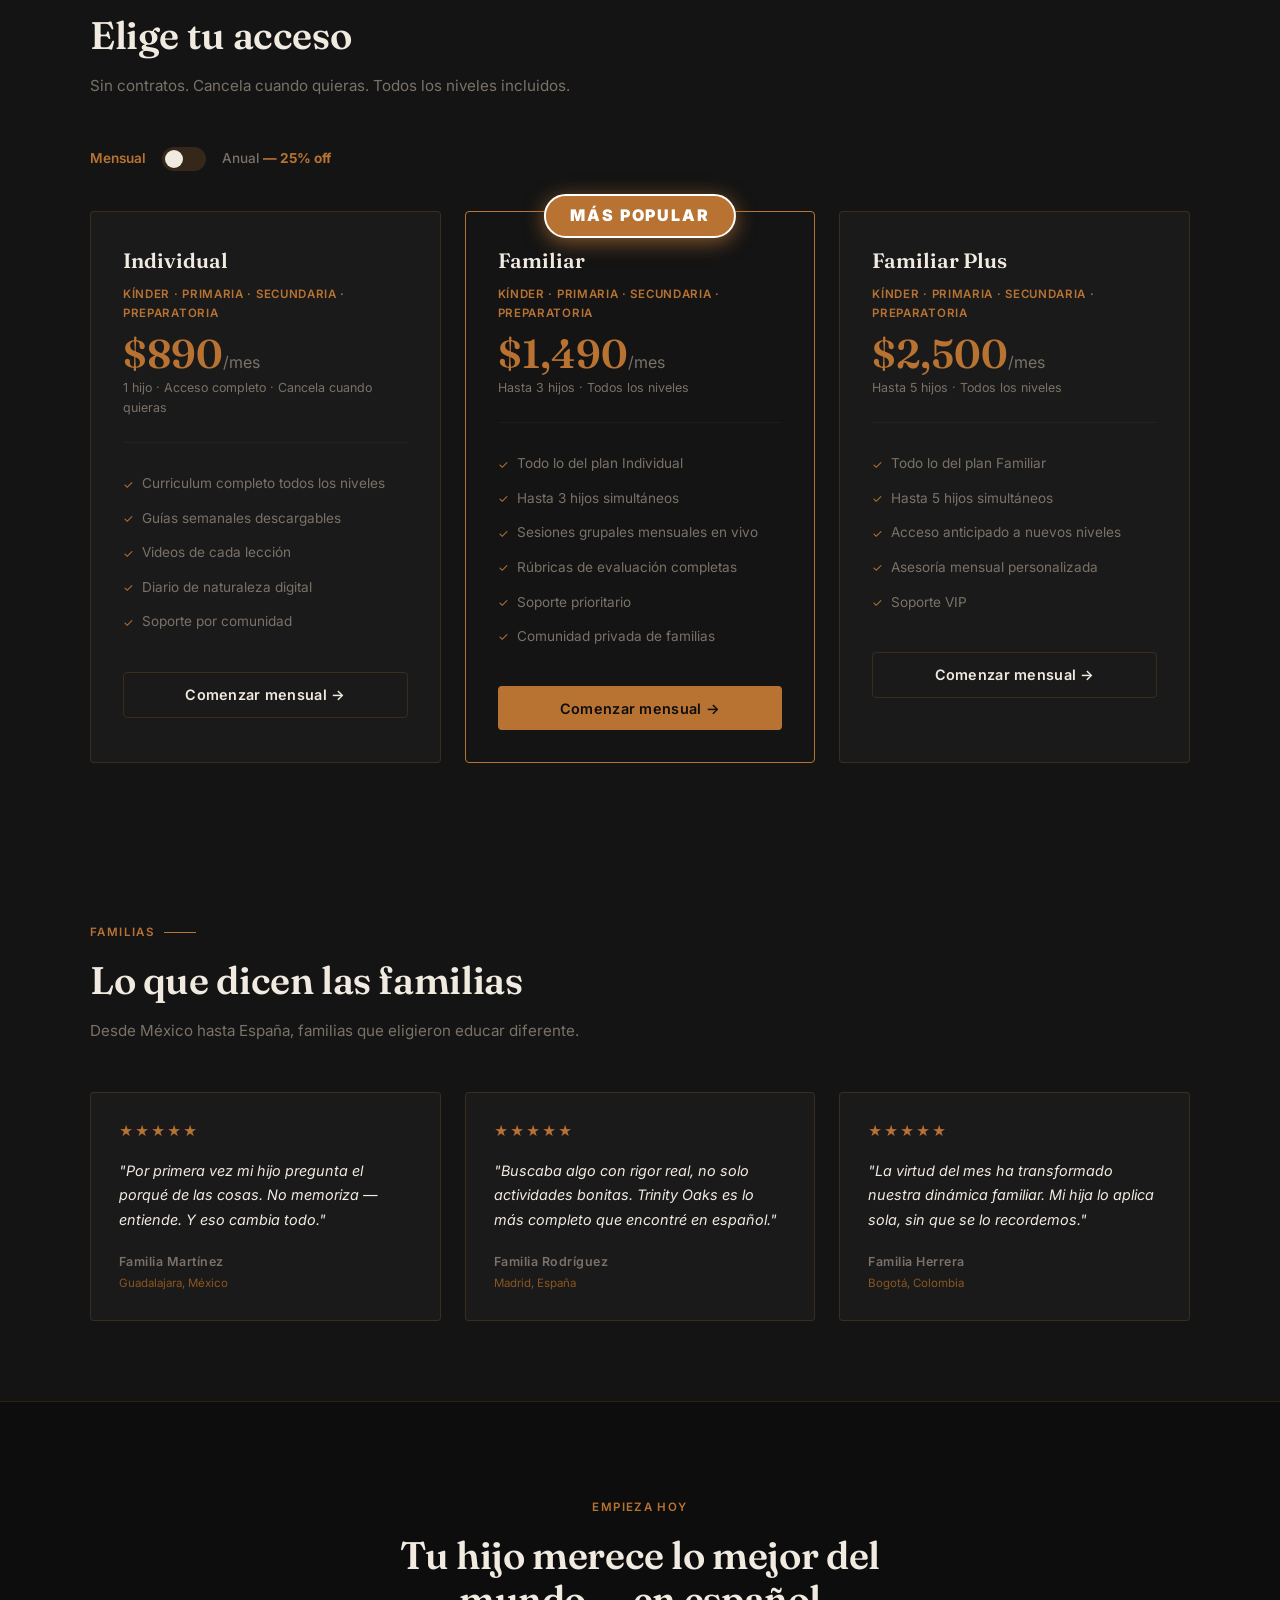
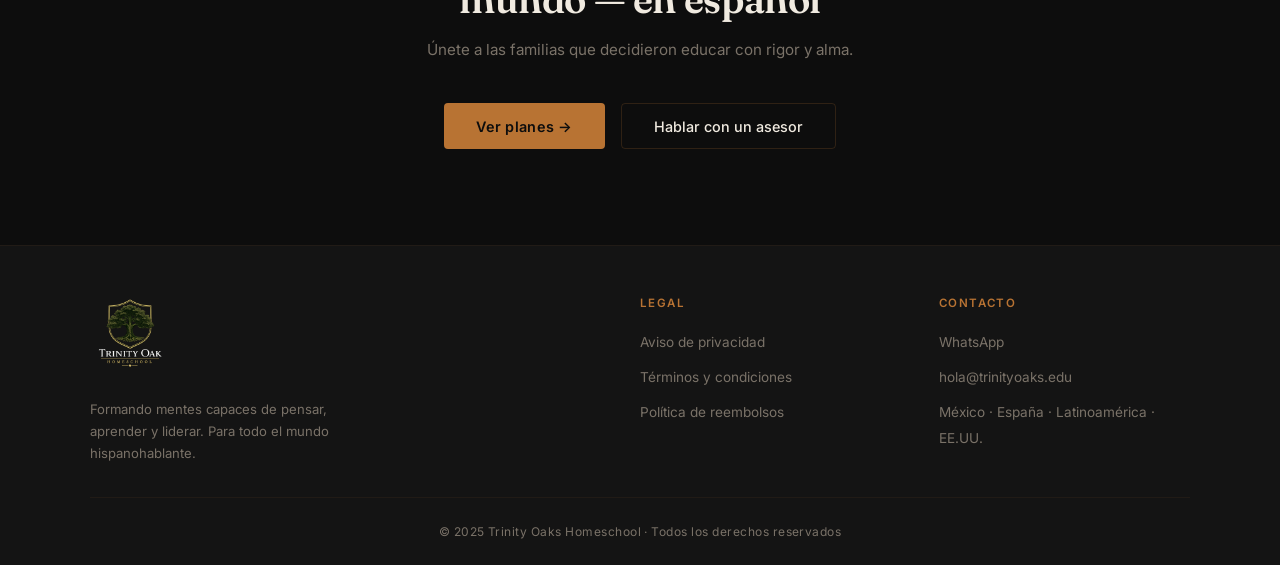
==== commit 5151a084: "remove featured class from preparatoria grado-card and its button styles Co-Authored-By: Claude Sonn" ====
--- a/index.html
+++ b/index.html
@@ -95,7 +95,7 @@
         <div class="grado-edad">12 – 14 años</div>
         <button class="grado-btn" onclick="document.getElementById('planes').scrollIntoView({behavior:'smooth'})">Comenzar Secundaria →</button>
       </div>
-      <div class="grado-card featured">
+      <div class="grado-card">
         <img src="preparatoria_transparente.png" alt="Preparatoria" class="grado-img">
         <div class="grado-nivel">Preparatoria</div>
         <div class="grado-edad">15 – 17 años</div>
--- a/styles.css
+++ b/styles.css
@@ -519,9 +519,10 @@
 }
 .grado-icon { font-size: 1.8rem; margin-bottom: 1rem; }
 .grado-img {
-  width: 100%; height: 200px;
-  object-fit: contain; border-radius: 4px;
-  margin-bottom: 0.5rem;
+  width: 100%; height: 200px; max-width: 100%;
+  object-fit: contain; object-position: center center;
+  border-radius: 4px;
+  margin: 0 auto 1rem;
   display: block;
 }
 .grado-nivel {
@@ -558,10 +559,6 @@
   border: 1px solid var(--border);
 }
 .grado-btn:hover { border-color: var(--copper); color: var(--copper); }
-.grado-card.featured .grado-btn {
-  background: var(--copper); color: var(--bg); border: none;
-}
-.grado-card.featured .grado-btn:hover { background: var(--copper2); }
 
 /* PARA QUIEN ES */
 .para-quien-section { padding: 5rem 2rem; background: var(--bg2); }
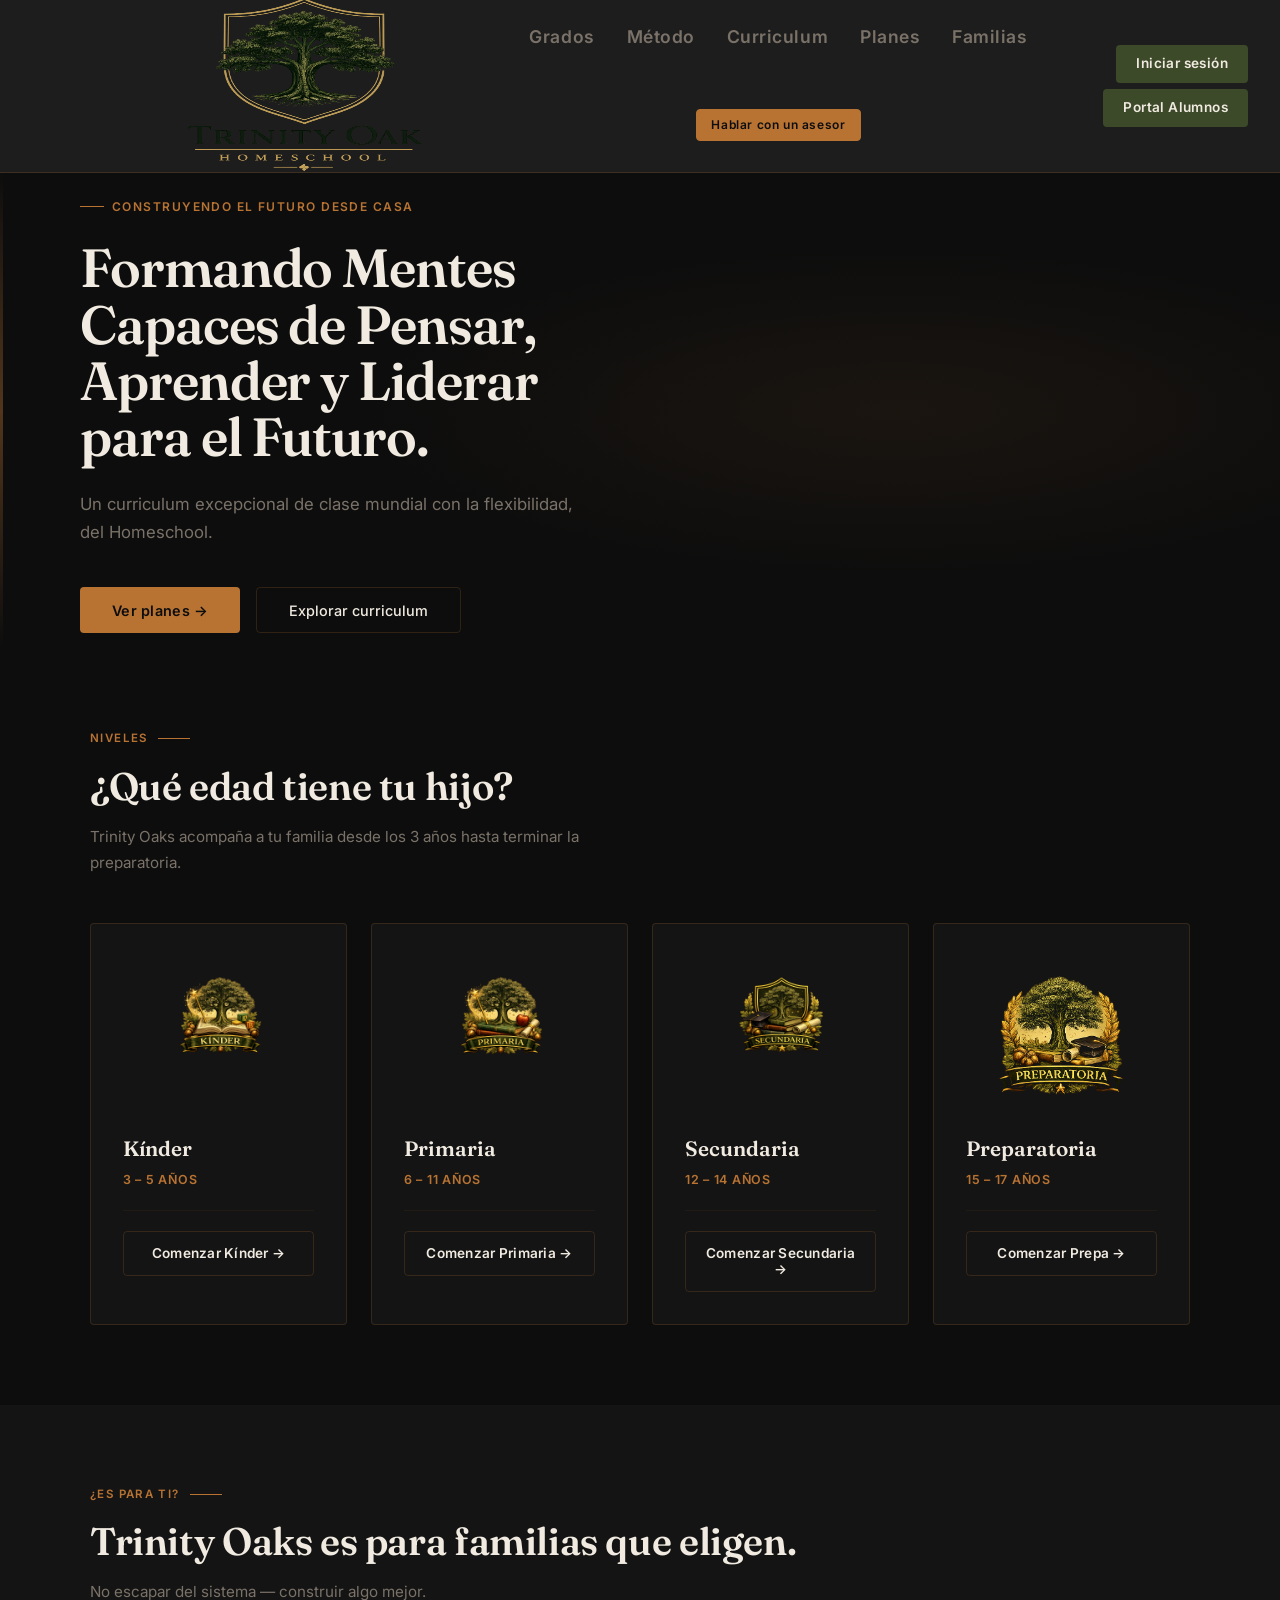
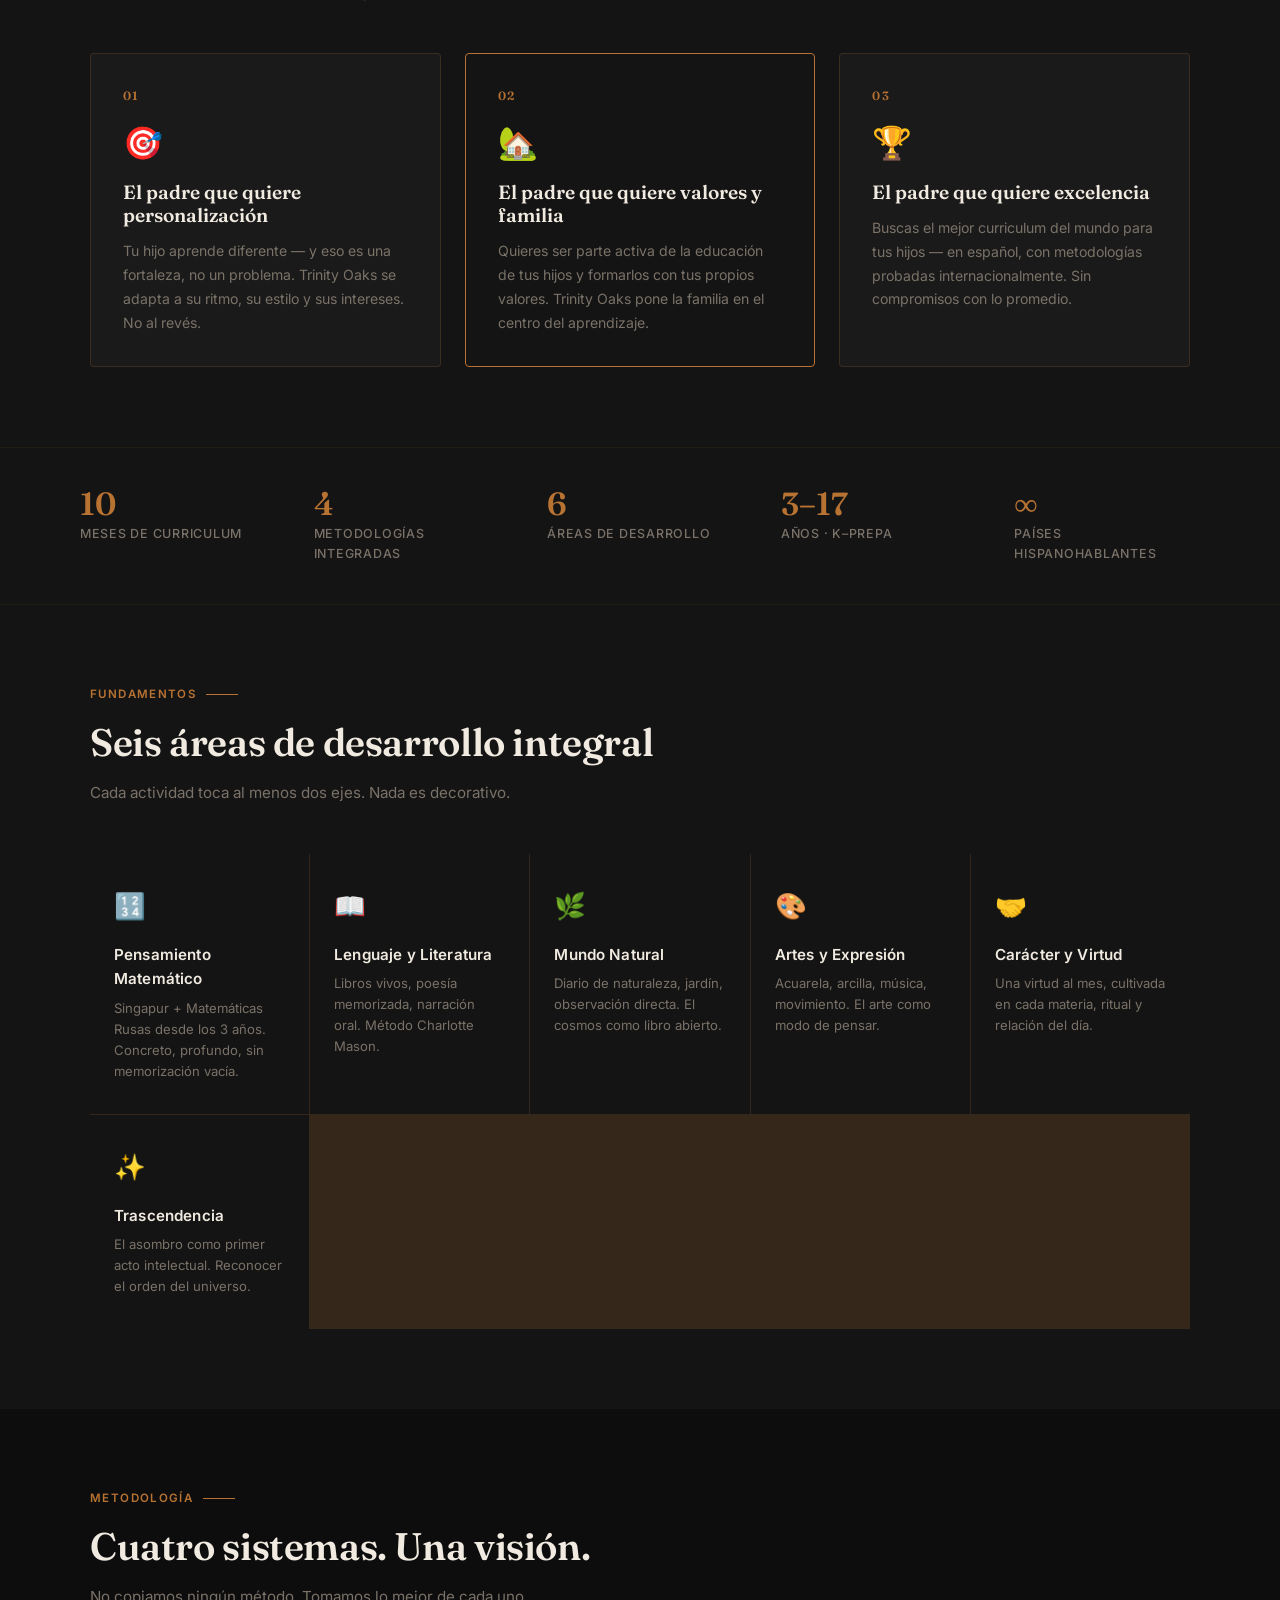
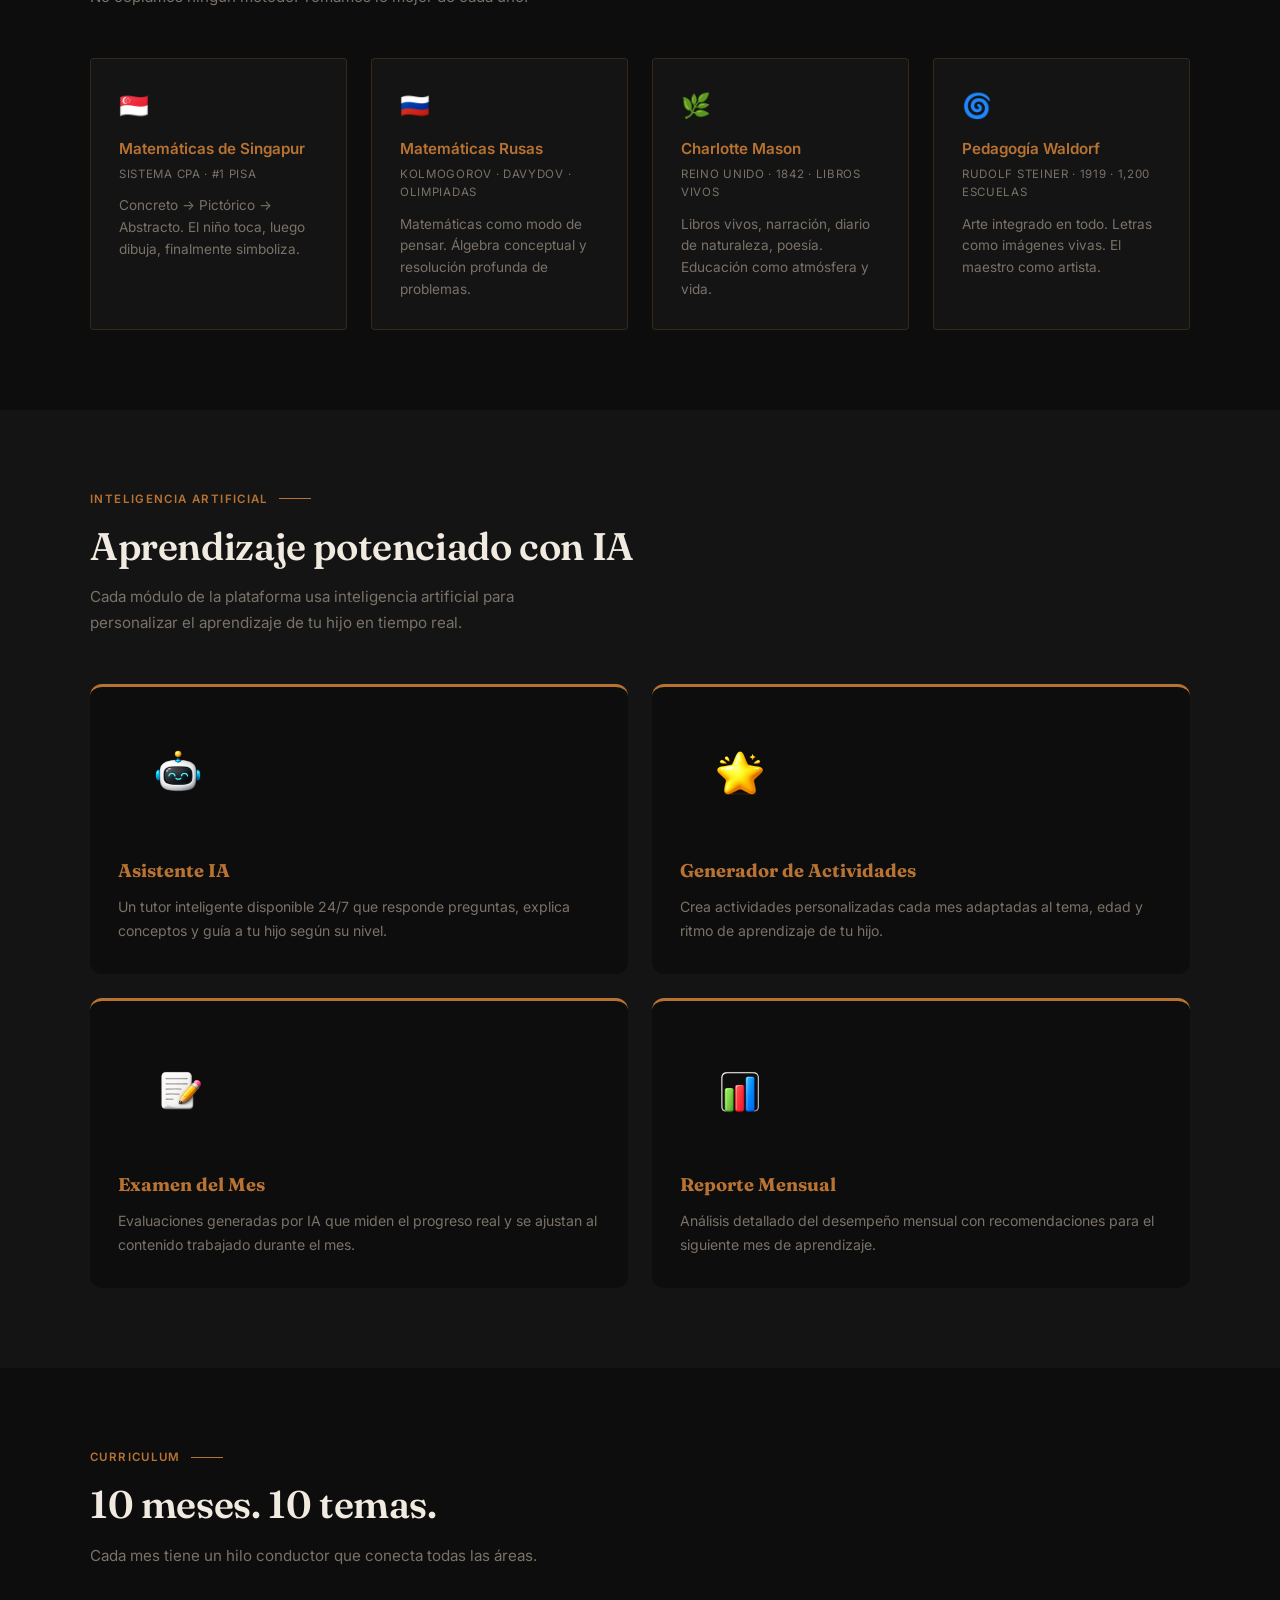
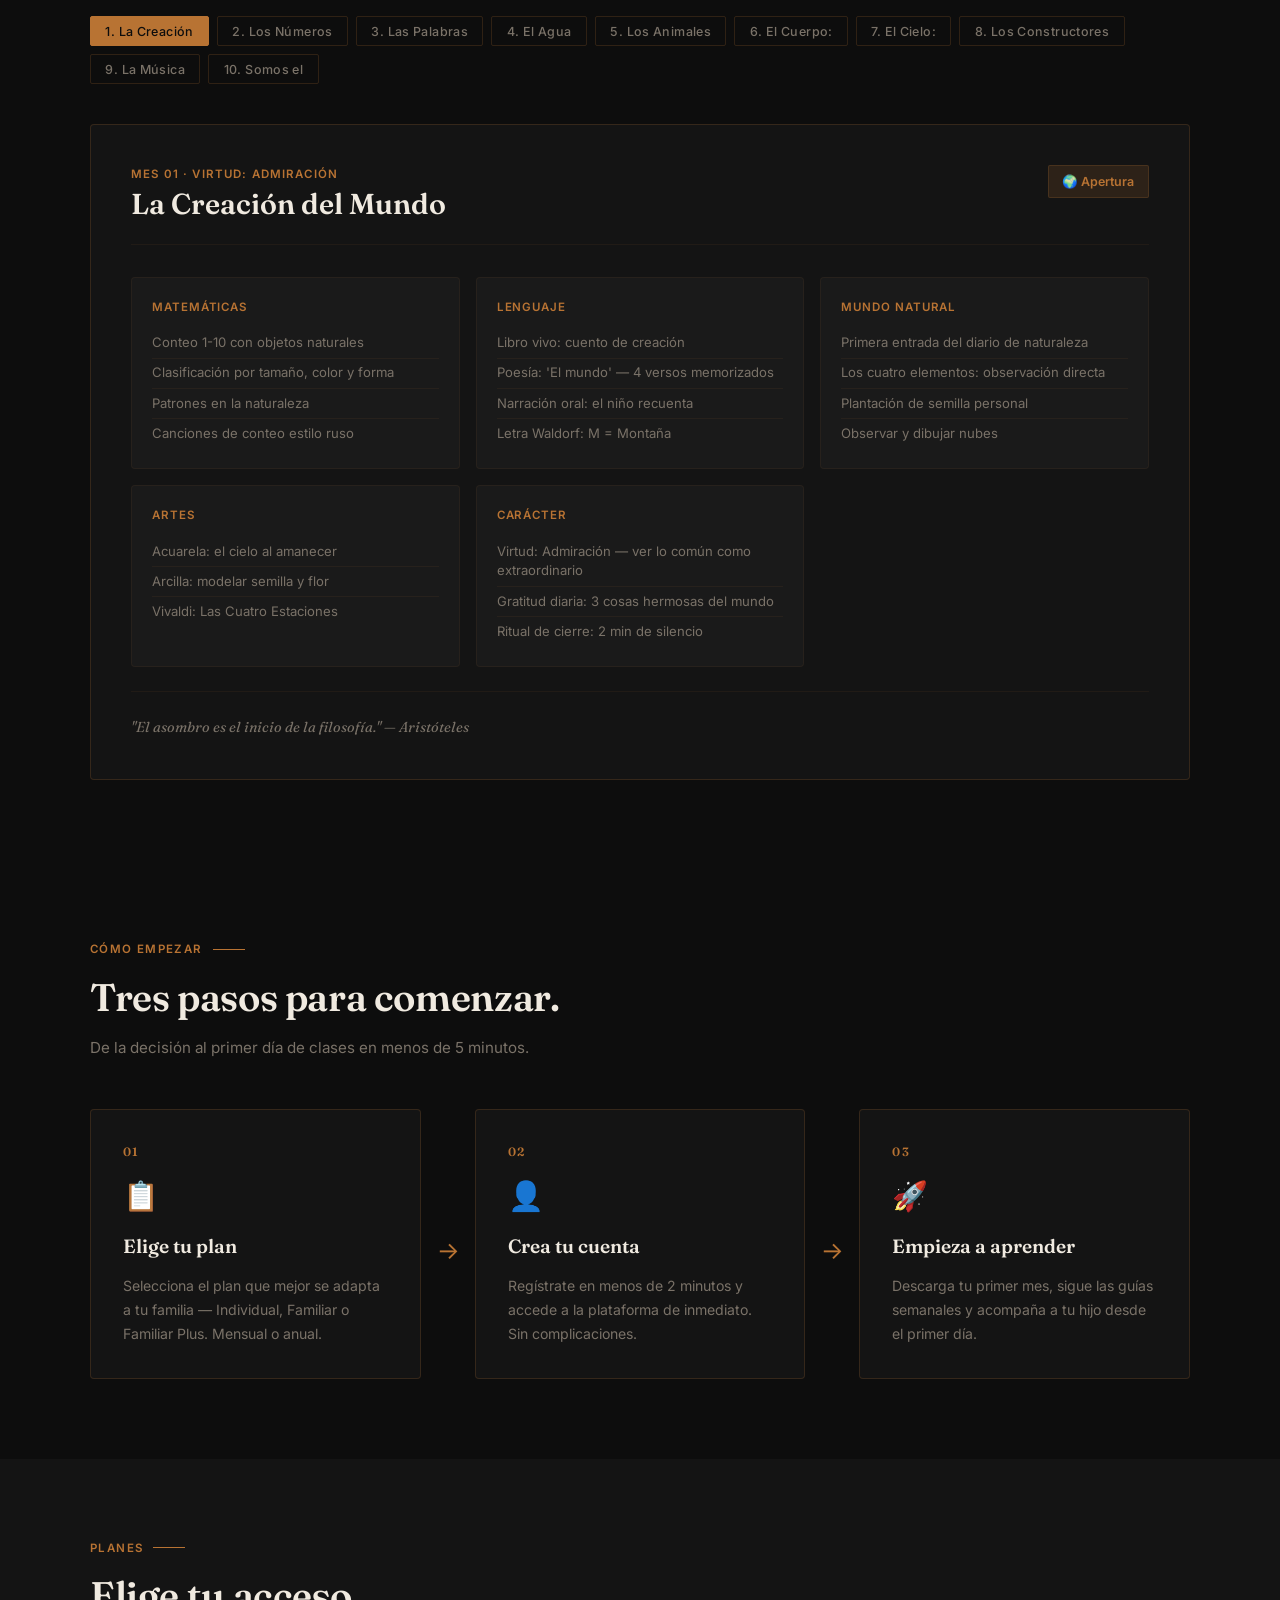
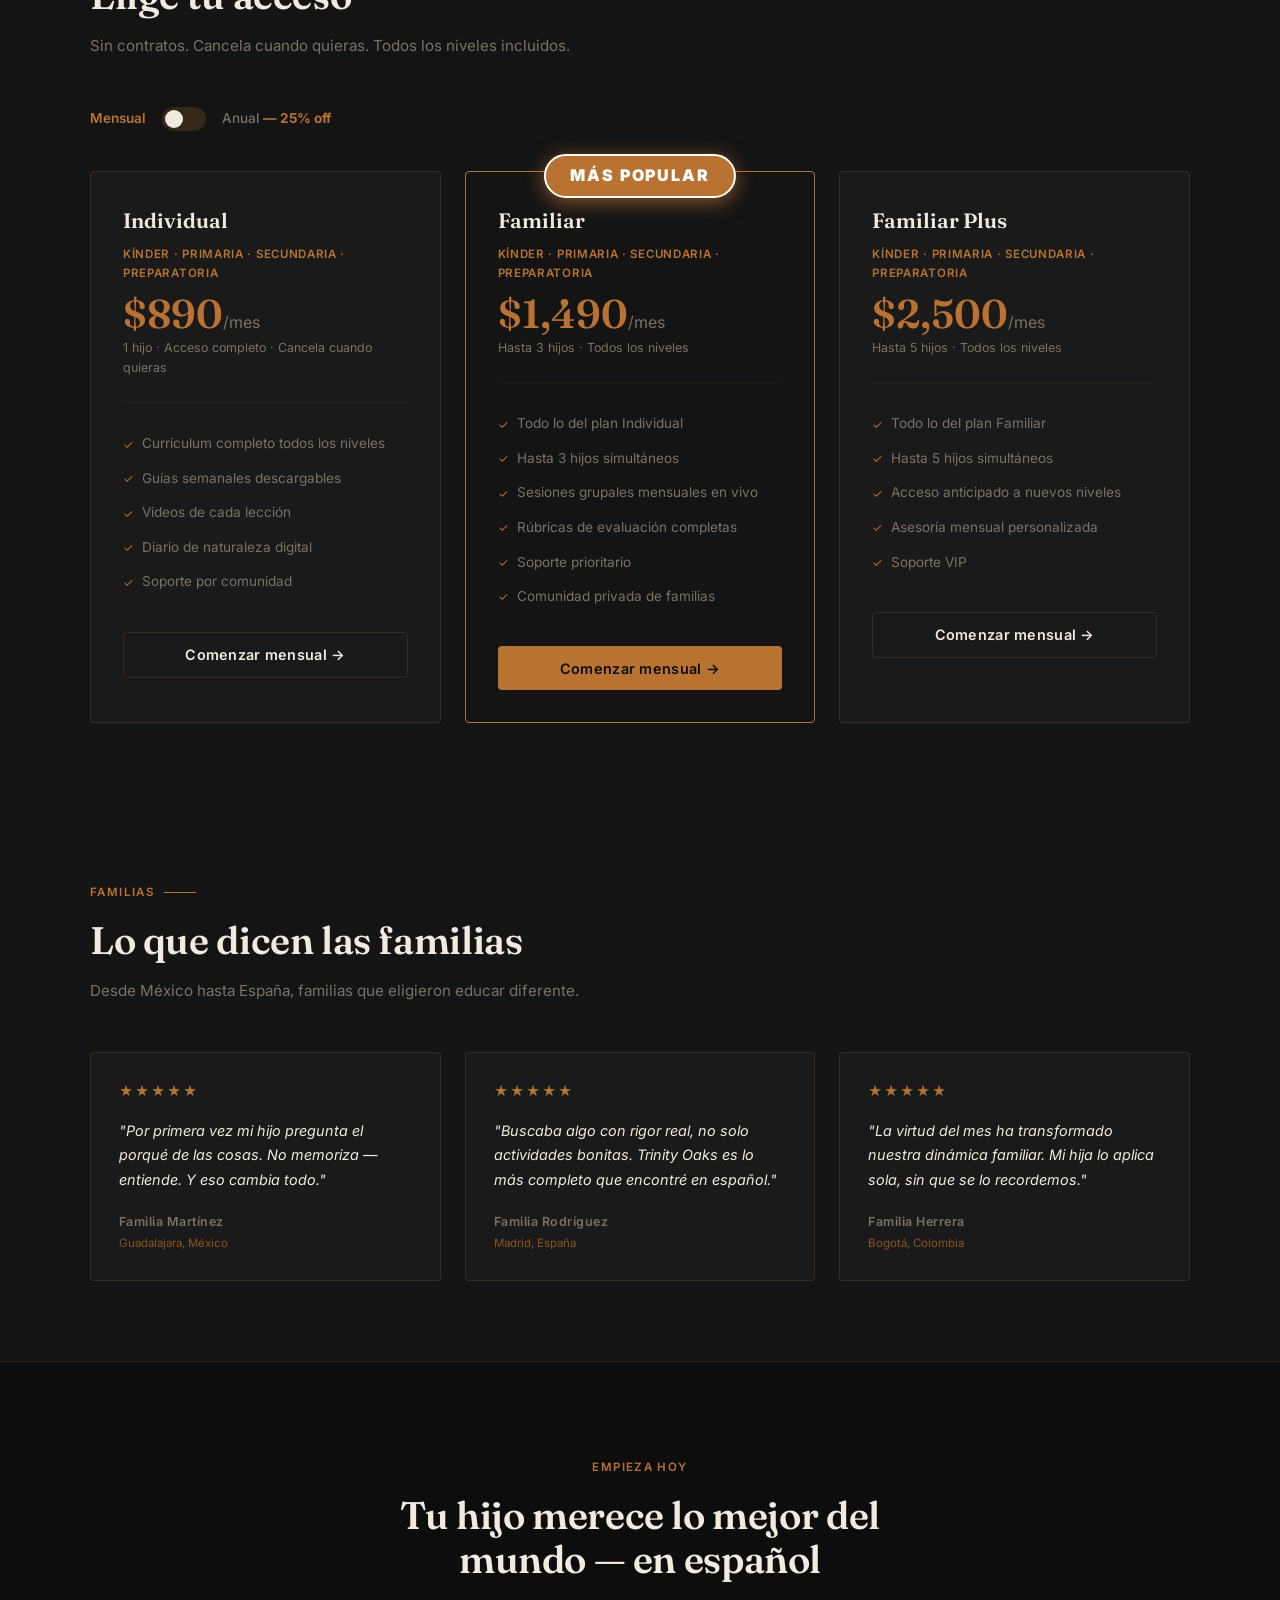
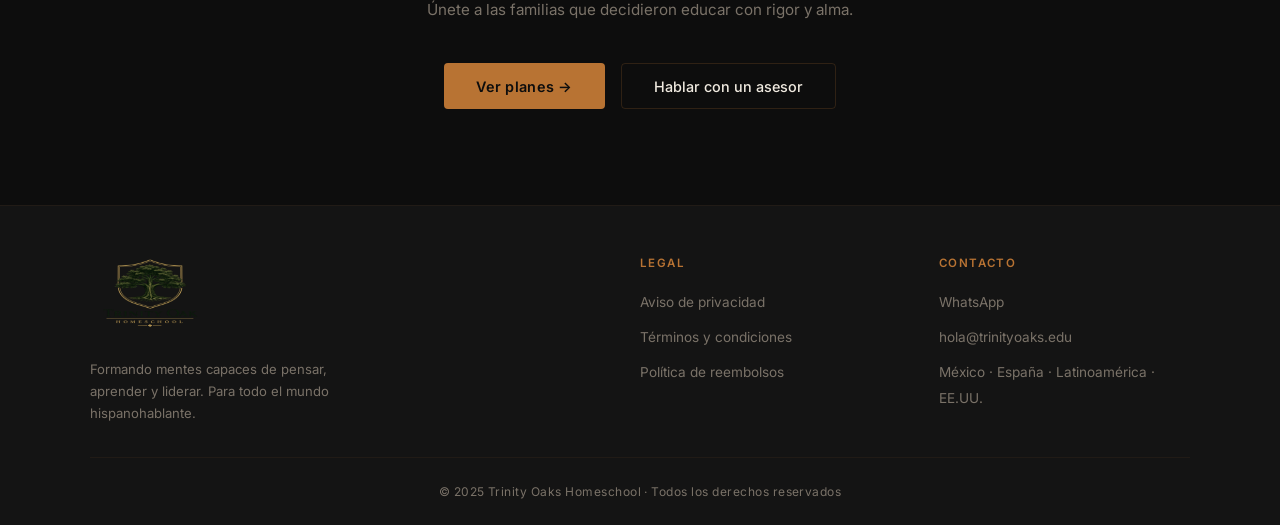
==== commit a2000c5b: "feat: legal pages, SEO meta tags, and image optimization - Add privacidad.html, terminos.html, reemb" ====
--- a/index.html
+++ b/index.html
@@ -3,7 +3,60 @@
 <head>
 <meta charset="UTF-8">
 <meta name="viewport" content="width=device-width, initial-scale=1.0">
-<title>Trinity Oaks Homeschool</title>
+<title>Homeschool en Español K–Prepa con IA | Trinity Oak Homeschool</title>
+<meta name="description" content="Curriculum homeschool de clase mundial en español para Kínder hasta Preparatoria. 4 módulos con IA incluidos. Metodologías Singapur, Charlotte Mason y Waldorf. Desde $890/mes.">
+<meta name="keywords" content="homeschool español, curriculum homeschool México, educación en casa, homeschool kínder, homeschool preparatoria, metodología Singapur, Charlotte Mason, Waldorf, educación personalizada, inteligencia artificial educación">
+<meta property="og:title" content="Homeschool en Español K–Prepa con IA | Trinity Oak Homeschool">
+<meta property="og:description" content="Curriculum homeschool de clase mundial en español para Kínder hasta Preparatoria. 4 módulos con IA incluidos. Metodologías Singapur, Charlotte Mason y Waldorf. Desde $890/mes.">
+<meta property="og:image" content="/Logo.png">
+<meta property="og:url" content="https://trinityoaks.edu">
+<meta property="og:type" content="website">
+<meta property="og:site_name" content="Trinity Oak Homeschool">
+<meta property="og:locale" content="es_MX">
+<meta name="twitter:card" content="summary_large_image">
+<meta name="twitter:title" content="Homeschool en Español K–Prepa con IA | Trinity Oak Homeschool">
+<meta name="twitter:description" content="Curriculum homeschool de clase mundial en español para Kínder hasta Preparatoria. 4 módulos con IA incluidos. Desde $890/mes.">
+<meta name="twitter:image" content="/Logo.png">
+<script type="application/ld+json">
+{
+  "@context": "https://schema.org",
+  "@type": "EducationalOrganization",
+  "name": "Trinity Oak Homeschool",
+  "description": "Curriculum homeschool de clase mundial en español para Kínder hasta Preparatoria con 4 módulos de inteligencia artificial incluidos.",
+  "url": "https://trinityoaks.edu",
+  "logo": "https://trinityoaks.edu/Logo.png",
+  "email": "hola@trinityoaks.edu",
+  "telephone": "+525584874261",
+  "areaServed": ["México", "España", "Latinoamérica", "Estados Unidos"],
+  "hasOfferCatalog": {
+    "@type": "OfferCatalog",
+    "name": "Planes de suscripción",
+    "itemListElement": [
+      {
+        "@type": "Offer",
+        "name": "Plan Individual",
+        "price": "890",
+        "priceCurrency": "MXN",
+        "description": "1 hijo, acceso completo a todos los niveles"
+      },
+      {
+        "@type": "Offer",
+        "name": "Plan Familiar",
+        "price": "1490",
+        "priceCurrency": "MXN",
+        "description": "Hasta 3 hijos, todos los niveles"
+      },
+      {
+        "@type": "Offer",
+        "name": "Plan Familiar Plus",
+        "price": "2500",
+        "priceCurrency": "MXN",
+        "description": "Hasta 5 hijos, todos los niveles con asesoría personalizada"
+      }
+    ]
+  }
+}
+</script>
 <link rel="stylesheet" href="styles.css">
 </head>
 <body>
@@ -11,7 +64,7 @@
 <!-- NAV -->
 <nav>
   <div class="nav-logo">
-    <img src="Logo 2.png" height="205" alt="Trinity Oaks">
+    <img src="Logo.png" width="300" height="205" alt="Trinity Oaks">
   </div>
   <div class="nav-center" id="nav-center">
     <div class="nav-links">
@@ -78,25 +131,25 @@
     <p class="sec-sub">Trinity Oaks acompaña a tu familia desde los 3 años hasta terminar la preparatoria.</p>
     <div class="grados-grid">
       <div class="grado-card">
-        <img src="kinder.png" alt="Kínder" class="grado-img">
+        <img src="kinder.png" alt="Kínder" class="grado-img" width="320" height="240" loading="lazy">
         <div class="grado-nivel">Kínder</div>
         <div class="grado-edad">3 – 5 años</div>
         <button class="grado-btn" onclick="document.getElementById('planes').scrollIntoView({behavior:'smooth'})">Comenzar Kínder →</button>
       </div>
       <div class="grado-card">
-        <img src="Primaria.png" alt="Primaria" class="grado-img">
+        <img src="Primaria.png" alt="Primaria" class="grado-img" width="320" height="240" loading="lazy">
         <div class="grado-nivel">Primaria</div>
         <div class="grado-edad">6 – 11 años</div>
         <button class="grado-btn" onclick="document.getElementById('planes').scrollIntoView({behavior:'smooth'})">Comenzar Primaria →</button>
       </div>
       <div class="grado-card">
-        <img src="Secundaria.png" alt="Secundaria" class="grado-img">
+        <img src="Secundaria.png" alt="Secundaria" class="grado-img" width="320" height="240" loading="lazy">
         <div class="grado-nivel">Secundaria</div>
         <div class="grado-edad">12 – 14 años</div>
         <button class="grado-btn" onclick="document.getElementById('planes').scrollIntoView({behavior:'smooth'})">Comenzar Secundaria →</button>
       </div>
       <div class="grado-card">
-        <img src="preparatoria_transparente.png" alt="Preparatoria" class="grado-img">
+        <img src="preparatoria_transparente.png" alt="Preparatoria" class="grado-img" width="320" height="240" loading="lazy">
         <div class="grado-nivel">Preparatoria</div>
         <div class="grado-edad">15 – 17 años</div>
         <button class="grado-btn" onclick="document.getElementById('planes').scrollIntoView({behavior:'smooth'})">Comenzar Prepa →</button>
@@ -246,22 +299,22 @@
     <p class="sec-sub">Cada módulo de la plataforma usa inteligencia artificial para personalizar el aprendizaje de tu hijo en tiempo real.</p>
     <div class="ai-mods-grid">
       <div class="ai-mod-card">
-        <img src="assets/icons/robot.png" alt="Asistente IA" width="120" height="120">
+        <img src="assets/icons/robot.png" alt="Asistente IA" width="120" height="120" loading="lazy">
         <h3>Asistente IA</h3>
         <p>Un tutor inteligente disponible 24/7 que responde preguntas, explica conceptos y guía a tu hijo según su nivel.</p>
       </div>
       <div class="ai-mod-card">
-        <img src="assets/icons/estrella.png" alt="Generador de Actividades" width="120" height="120">
+        <img src="assets/icons/estrella.png" alt="Generador de Actividades" width="120" height="120" loading="lazy">
         <h3>Generador de Actividades</h3>
         <p>Crea actividades personalizadas cada mes adaptadas al tema, edad y ritmo de aprendizaje de tu hijo.</p>
       </div>
       <div class="ai-mod-card">
-        <img src="assets/icons/examen.png" alt="Examen del Mes" width="120" height="120">
+        <img src="assets/icons/examen.png" alt="Examen del Mes" width="120" height="120" loading="lazy">
         <h3>Examen del Mes</h3>
         <p>Evaluaciones generadas por IA que miden el progreso real y se ajustan al contenido trabajado durante el mes.</p>
       </div>
       <div class="ai-mod-card">
-        <img src="assets/icons/grafica.png" alt="Reporte Mensual" width="120" height="120">
+        <img src="assets/icons/grafica.png" alt="Reporte Mensual" width="120" height="120" loading="lazy">
         <h3>Reporte Mensual</h3>
         <p>Análisis detallado del desempeño mensual con recomendaciones para el siguiente mes de aprendizaje.</p>
       </div>
@@ -435,7 +488,7 @@
 
     <div class="footer-col">
       <div class="footer-logo">
-        <img src="Logo 2.png" height="80" alt="Trinity Oaks">
+        <img src="Logo.png" width="120" height="80" alt="Trinity Oaks" loading="lazy">
       </div>
       <p class="footer-tagline">Formando mentes capaces de pensar, aprender y liderar. Para todo el mundo hispanohablante.</p>
     </div>
@@ -443,9 +496,9 @@
     <div class="footer-col">
       <div class="footer-col-title">Legal</div>
       <ul class="footer-links">
-        <li><a href="#">Aviso de privacidad</a></li>
-        <li><a href="#">Términos y condiciones</a></li>
-        <li><a href="#">Política de reembolsos</a></li>
+        <li><a href="privacidad.html">Aviso de privacidad</a></li>
+        <li><a href="terminos.html">Términos y condiciones</a></li>
+        <li><a href="reembolsos.html">Política de reembolsos</a></li>
       </ul>
     </div>
 
@@ -467,7 +520,7 @@
 <!-- EMAIL MODAL -->
 <div id="email-modal" class="em-overlay" aria-modal="true" role="dialog" aria-labelledby="em-title" hidden>
   <div class="em-card">
-    <img src="Logo 2.png" height="70" alt="Trinity Oaks" class="em-logo">
+    <img src="Logo.png" width="105" height="70" alt="Trinity Oaks" class="em-logo">
     <h2 id="em-title" class="em-title">Ingresa tu correo</h2>
     <p class="em-subtitle">Para enviarte los detalles de tu suscripción.</p>
     <input id="em-input" class="em-input" type="email" placeholder="tucorreo@ejemplo.com" autocomplete="email">
@@ -590,7 +643,7 @@
 <div id="fp-modal" class="em-overlay" aria-modal="true" role="dialog" aria-labelledby="fp-title" hidden>
   <div class="em-card" style="position:relative;">
     <button id="fp-close" class="lm-close" aria-label="Cerrar">&times;</button>
-    <img src="Logo 2.png" height="70" alt="Trinity Oaks" class="em-logo">
+    <img src="Logo.png" width="105" height="70" alt="Trinity Oaks" class="em-logo">
     <h2 id="fp-title" class="em-title">Recuperar contraseña</h2>
     <p class="em-subtitle">Te enviaremos un enlace para restablecer tu contraseña.</p>
     <input id="fp-email" class="em-input" type="email" placeholder="tucorreo@ejemplo.com" autocomplete="email">
@@ -605,7 +658,7 @@
 <div id="login-modal" class="em-overlay" aria-modal="true" role="dialog" aria-labelledby="lm-title" hidden>
   <div class="em-card" style="position:relative;">
     <button id="lm-close" class="lm-close" aria-label="Cerrar">&times;</button>
-    <img src="Logo 2.png" height="70" alt="Trinity Oaks" class="em-logo">
+    <img src="Logo.png" width="105" height="70" alt="Trinity Oaks" class="em-logo">
     <h2 id="lm-title" class="em-title">Iniciar sesión</h2>
     <p class="em-subtitle">Accede a tu panel de familia.</p>
     <input id="lm-email"    class="em-input" type="email"    placeholder="tucorreo@ejemplo.com" autocomplete="email">
--- a/styles.css
+++ b/styles.css
@@ -519,7 +519,7 @@
 }
 .grado-icon { font-size: 1.8rem; margin-bottom: 1rem; }
 .grado-img {
-  width: 100%; height: 200px; max-width: 100%;
+  width: 100%; height: 160px; max-width: 160px;
   object-fit: contain; object-position: center center;
   border-radius: 4px;
   margin: 0 auto 1rem;
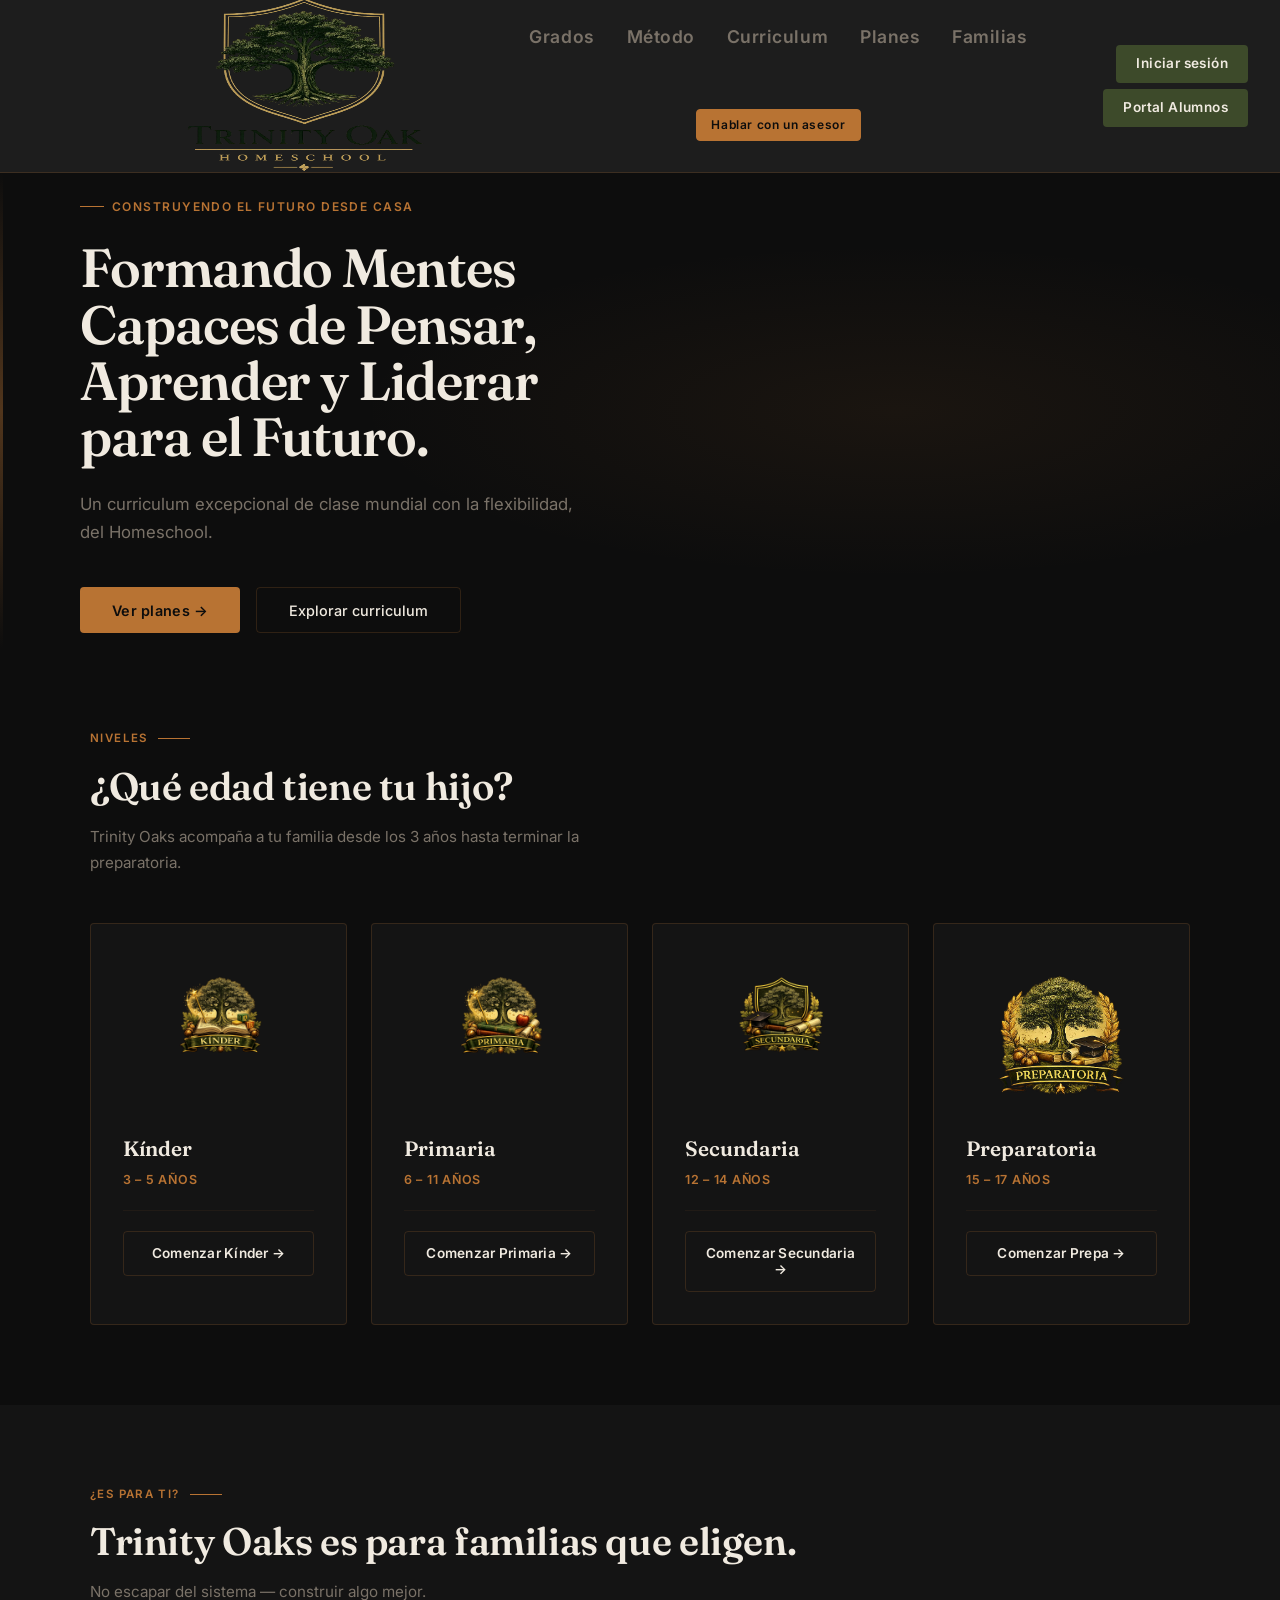
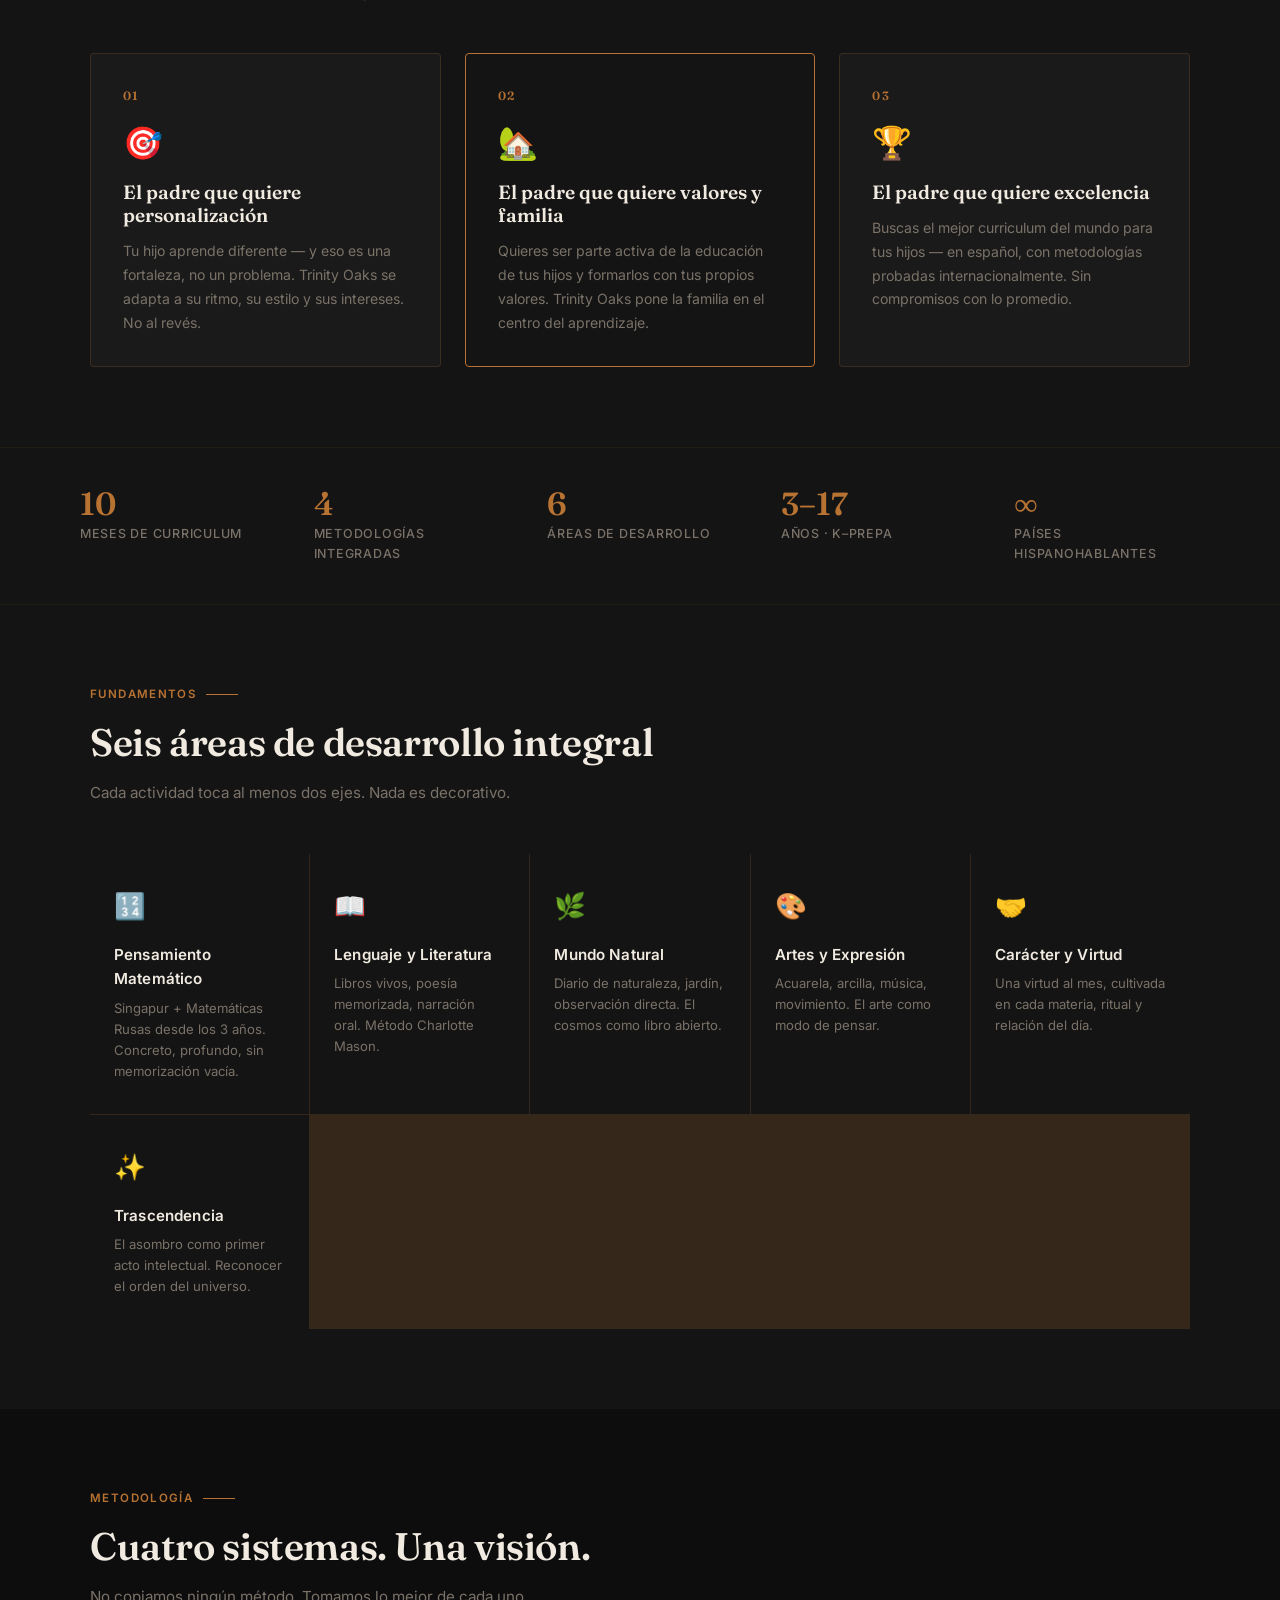
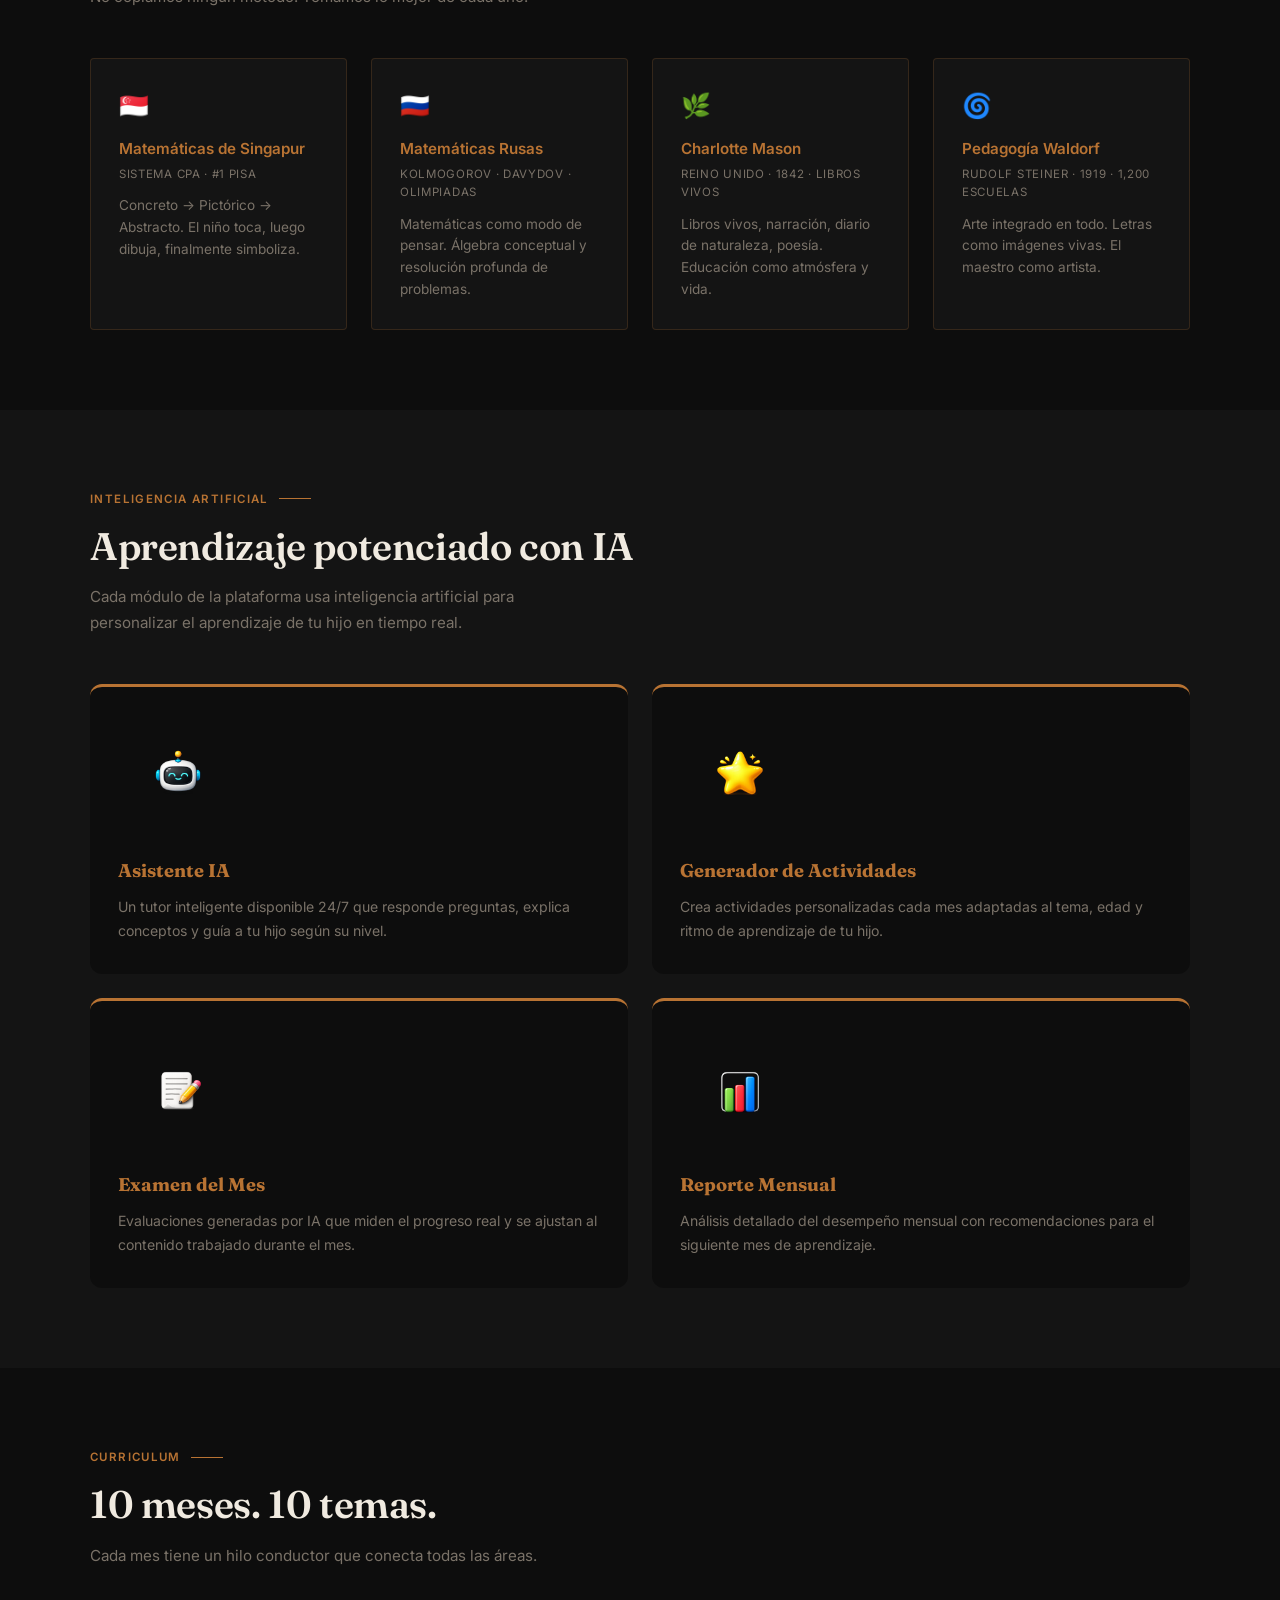
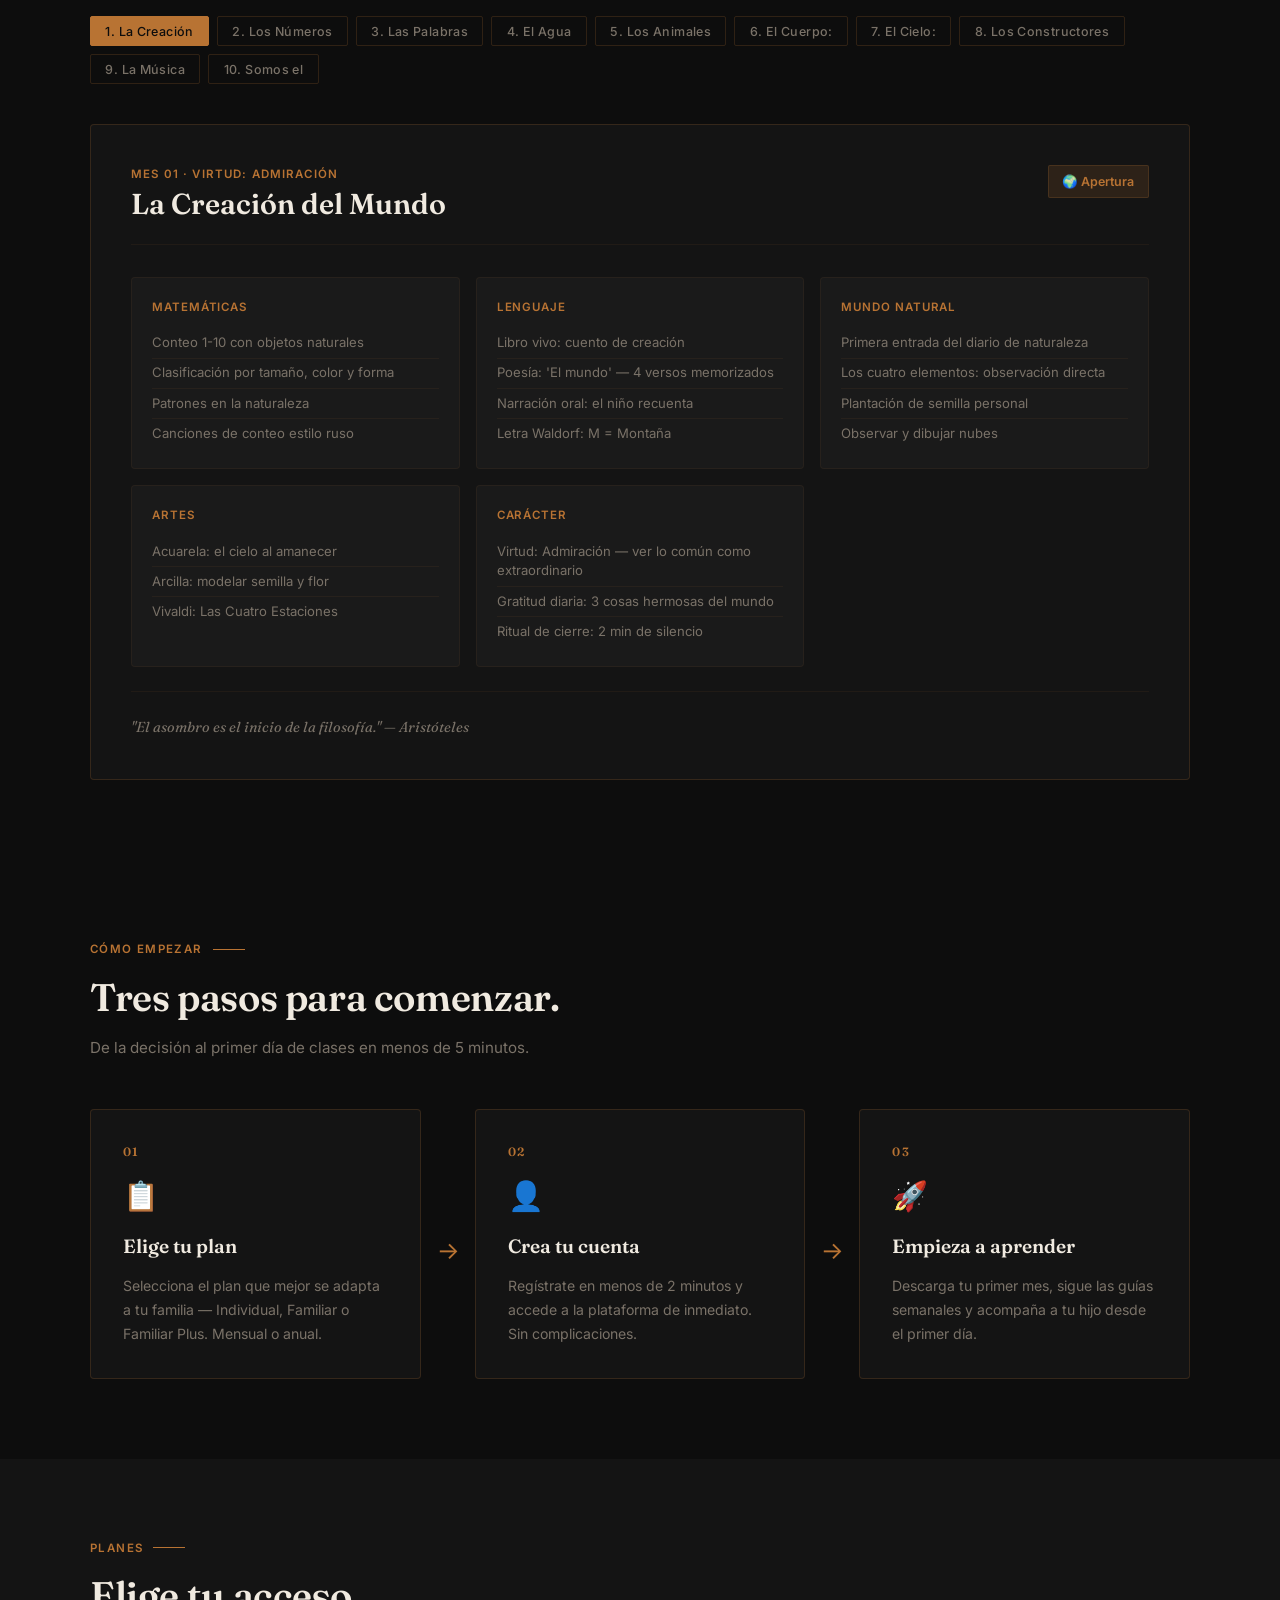
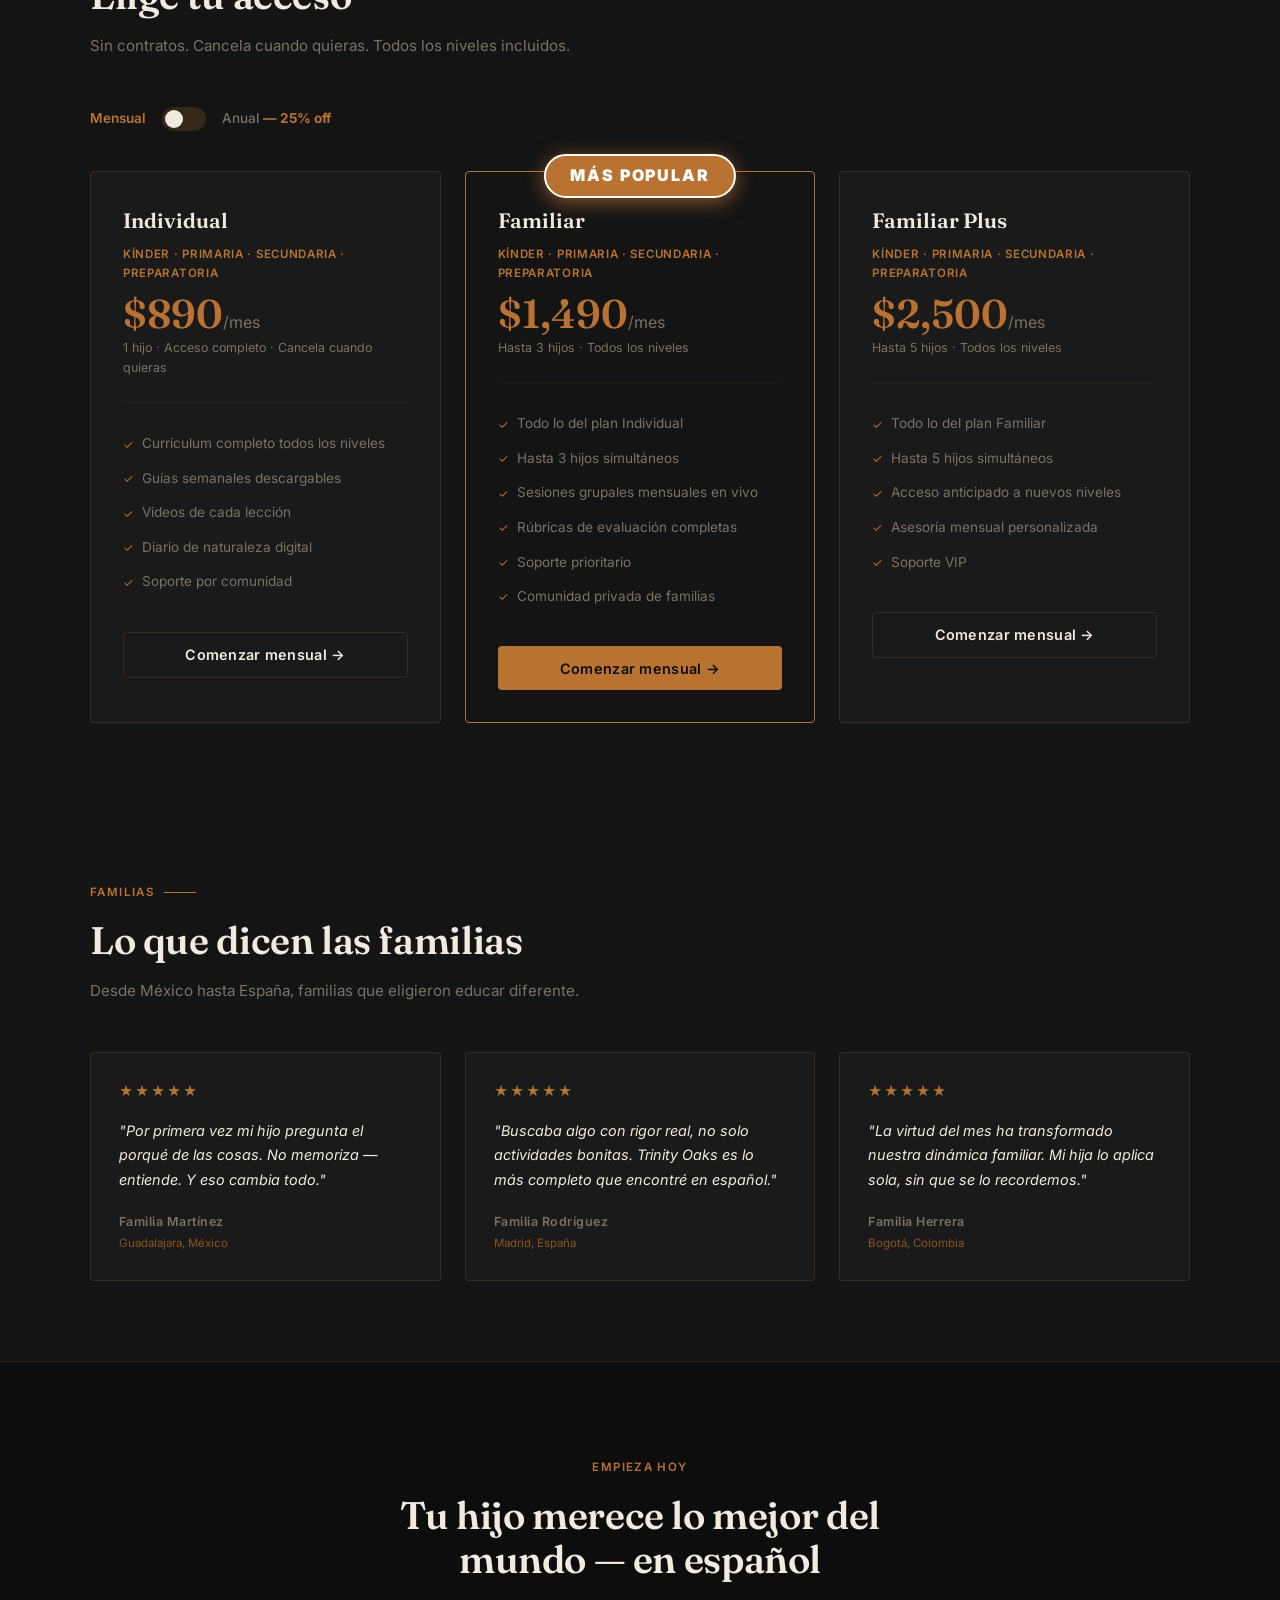
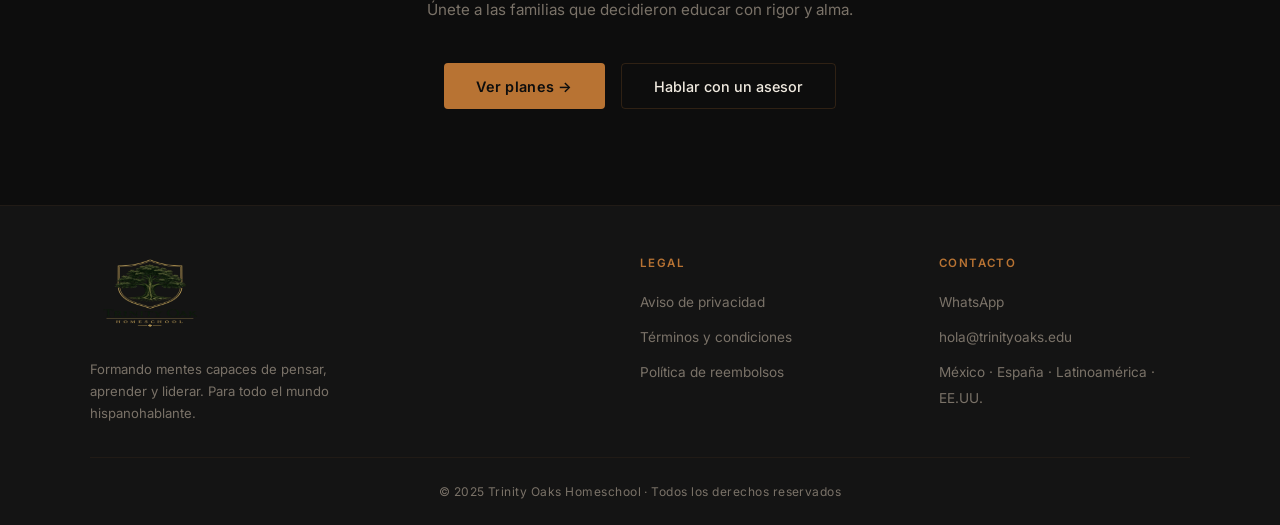
==== commit 078a2399: "perf: imágenes convertidas a WebP + lazy loading Co-Authored-By: Claude Sonnet 4.6 <noreply@anthropi" ====
--- a/index.html
+++ b/index.html
@@ -1,6 +1,28 @@
 <!DOCTYPE html>
 <html lang="es">
 <head>
+<!-- Google Analytics 4 -->
+<script async src="https://www.googletagmanager.com/gtag/js?id=G-SYQ89S48X7"></script>
+<script>
+  window.dataLayer = window.dataLayer || [];
+  function gtag(){dataLayer.push(arguments);}
+  gtag('js', new Date());
+  gtag('config', 'G-SYQ89S48X7');
+</script>
+
+<!-- Meta Pixel -->
+<script>
+!function(f,b,e,v,n,t,s){if(f.fbq)return;n=f.fbq=function(){n.callMethod?
+n.callMethod.apply(n,arguments):n.queue.push(arguments)};if(!f._fbq)f._fbq=n;
+n.push=n;n.loaded=!0;n.version='2.0';n.queue=[];t=b.createElement(e);t.async=!0;
+t.src=v;s=b.getElementsByTagName(e)[0];s.parentNode.insertBefore(t,s)}(window,
+document,'script','https://connect.facebook.net/en_US/fbevents.js');
+fbq('init', '528342791272228');
+fbq('track', 'PageView');
+</script>
+<noscript><img height="1" width="1" style="display:none"
+src="https://www.facebook.com/tr?id=528342791272228&ev=PageView&noscript=1"/></noscript>
+
 <meta charset="UTF-8">
 <meta name="viewport" content="width=device-width, initial-scale=1.0">
 <title>Homeschool en Español K–Prepa con IA | Trinity Oak Homeschool</title>
@@ -8,7 +30,7 @@
 <meta name="keywords" content="homeschool español, curriculum homeschool México, educación en casa, homeschool kínder, homeschool preparatoria, metodología Singapur, Charlotte Mason, Waldorf, educación personalizada, inteligencia artificial educación">
 <meta property="og:title" content="Homeschool en Español K–Prepa con IA | Trinity Oak Homeschool">
 <meta property="og:description" content="Curriculum homeschool de clase mundial en español para Kínder hasta Preparatoria. 4 módulos con IA incluidos. Metodologías Singapur, Charlotte Mason y Waldorf. Desde $890/mes.">
-<meta property="og:image" content="/Logo.png">
+<meta property="og:image" content="/logo.webp">
 <meta property="og:url" content="https://trinityoaks.edu">
 <meta property="og:type" content="website">
 <meta property="og:site_name" content="Trinity Oak Homeschool">
@@ -16,7 +38,7 @@
 <meta name="twitter:card" content="summary_large_image">
 <meta name="twitter:title" content="Homeschool en Español K–Prepa con IA | Trinity Oak Homeschool">
 <meta name="twitter:description" content="Curriculum homeschool de clase mundial en español para Kínder hasta Preparatoria. 4 módulos con IA incluidos. Desde $890/mes.">
-<meta name="twitter:image" content="/Logo.png">
+<meta name="twitter:image" content="/logo.webp">
 <script type="application/ld+json">
 {
   "@context": "https://schema.org",
@@ -24,7 +46,7 @@
   "name": "Trinity Oak Homeschool",
   "description": "Curriculum homeschool de clase mundial en español para Kínder hasta Preparatoria con 4 módulos de inteligencia artificial incluidos.",
   "url": "https://trinityoaks.edu",
-  "logo": "https://trinityoaks.edu/Logo.png",
+  "logo": "https://trinityoaks.edu/logo.webp",
   "email": "hola@trinityoaks.edu",
   "telephone": "+525584874261",
   "areaServed": ["México", "España", "Latinoamérica", "Estados Unidos"],
@@ -64,7 +86,7 @@
 <!-- NAV -->
 <nav>
   <div class="nav-logo">
-    <img src="Logo.png" width="300" height="205" alt="Trinity Oaks">
+    <img src="logo.webp" width="300" height="205" alt="Trinity Oaks">
   </div>
   <div class="nav-center" id="nav-center">
     <div class="nav-links">
@@ -131,28 +153,28 @@
     <p class="sec-sub">Trinity Oaks acompaña a tu familia desde los 3 años hasta terminar la preparatoria.</p>
     <div class="grados-grid">
       <div class="grado-card">
-        <img src="kinder.png" alt="Kínder" class="grado-img" width="320" height="240" loading="lazy">
+        <img src="kinder.webp" alt="Kínder" class="grado-img" width="320" height="240" loading="lazy">
         <div class="grado-nivel">Kínder</div>
         <div class="grado-edad">3 – 5 años</div>
-        <button class="grado-btn" onclick="document.getElementById('planes').scrollIntoView({behavior:'smooth'})">Comenzar Kínder →</button>
+        <button class="grado-btn" onclick="trackEvent('SelectLevel',{level:'kinder'}); window.location.href='/dashboard.html?nivel=kinder'">Comenzar Kínder →</button>
       </div>
       <div class="grado-card">
-        <img src="Primaria.png" alt="Primaria" class="grado-img" width="320" height="240" loading="lazy">
+        <img src="primaria.webp" alt="Primaria" class="grado-img" width="320" height="240" loading="lazy">
         <div class="grado-nivel">Primaria</div>
         <div class="grado-edad">6 – 11 años</div>
-        <button class="grado-btn" onclick="document.getElementById('planes').scrollIntoView({behavior:'smooth'})">Comenzar Primaria →</button>
+        <button class="grado-btn" onclick="trackEvent('SelectLevel',{level:'primaria'}); window.location.href='/dashboard.html?nivel=primaria'">Comenzar Primaria →</button>
       </div>
       <div class="grado-card">
-        <img src="Secundaria.png" alt="Secundaria" class="grado-img" width="320" height="240" loading="lazy">
+        <img src="secundaria.webp" alt="Secundaria" class="grado-img" width="320" height="240" loading="lazy">
         <div class="grado-nivel">Secundaria</div>
         <div class="grado-edad">12 – 14 años</div>
-        <button class="grado-btn" onclick="document.getElementById('planes').scrollIntoView({behavior:'smooth'})">Comenzar Secundaria →</button>
+        <button class="grado-btn" onclick="trackEvent('SelectLevel',{level:'secundaria'}); window.location.href='/dashboard.html?nivel=secundaria'">Comenzar Secundaria →</button>
       </div>
       <div class="grado-card">
-        <img src="preparatoria_transparente.png" alt="Preparatoria" class="grado-img" width="320" height="240" loading="lazy">
+        <img src="preparatoria.webp" alt="Preparatoria" class="grado-img" width="320" height="240" loading="lazy">
         <div class="grado-nivel">Preparatoria</div>
         <div class="grado-edad">15 – 17 años</div>
-        <button class="grado-btn" onclick="document.getElementById('planes').scrollIntoView({behavior:'smooth'})">Comenzar Prepa →</button>
+        <button class="grado-btn" onclick="trackEvent('SelectLevel',{level:'prepa'}); window.location.href='/dashboard.html?nivel=prepa'">Comenzar Prepa →</button>
       </div>
     </div>
   </div>
@@ -299,12 +321,12 @@
     <p class="sec-sub">Cada módulo de la plataforma usa inteligencia artificial para personalizar el aprendizaje de tu hijo en tiempo real.</p>
     <div class="ai-mods-grid">
       <div class="ai-mod-card">
-        <img src="assets/icons/robot.png" alt="Asistente IA" width="120" height="120" loading="lazy">
+        <img src="assets/icons/robot.webp" alt="Asistente IA" width="120" height="120" loading="lazy">
         <h3>Asistente IA</h3>
         <p>Un tutor inteligente disponible 24/7 que responde preguntas, explica conceptos y guía a tu hijo según su nivel.</p>
       </div>
       <div class="ai-mod-card">
-        <img src="assets/icons/estrella.png" alt="Generador de Actividades" width="120" height="120" loading="lazy">
+        <img src="assets/icons/estrella.webp" alt="Generador de Actividades" width="120" height="120" loading="lazy">
         <h3>Generador de Actividades</h3>
         <p>Crea actividades personalizadas cada mes adaptadas al tema, edad y ritmo de aprendizaje de tu hijo.</p>
       </div>
@@ -399,7 +421,7 @@
           <li>Diario de naturaleza digital</li>
           <li>Soporte por comunidad</li>
         </ul>
-        <button class="plan-btn ghost" data-plan="individual" onclick="startCheckout('individual', this)">Comenzar mensual →</button>
+        <button class="plan-btn ghost" data-plan="individual" onclick="trackEvent('InitiateCheckout', {plan:'individual', value:890, currency:'MXN'}); startCheckout('individual', this)">Comenzar mensual →</button>
       </div>
 
       <div class="plan-card featured">
@@ -416,7 +438,7 @@
           <li>Soporte prioritario</li>
           <li>Comunidad privada de familias</li>
         </ul>
-        <button class="plan-btn primary" data-plan="familiar" onclick="startCheckout('familiar', this)">Comenzar mensual →</button>
+        <button class="plan-btn primary" data-plan="familiar" onclick="trackEvent('InitiateCheckout', {plan:'familiar', value:1490, currency:'MXN'}); startCheckout('familiar', this)">Comenzar mensual →</button>
       </div>
 
       <div class="plan-card">
@@ -431,7 +453,7 @@
           <li>Asesoría mensual personalizada</li>
           <li>Soporte VIP</li>
         </ul>
-        <button class="plan-btn ghost" data-plan="plus" onclick="startCheckout('plus', this)">Comenzar mensual →</button>
+        <button class="plan-btn ghost" data-plan="plus" onclick="trackEvent('InitiateCheckout', {plan:'familiar_plus', value:2500, currency:'MXN'}); startCheckout('plus', this)">Comenzar mensual →</button>
       </div>
 
     </div>
@@ -488,7 +510,7 @@
 
     <div class="footer-col">
       <div class="footer-logo">
-        <img src="Logo.png" width="120" height="80" alt="Trinity Oaks" loading="lazy">
+        <img src="logo.webp" width="120" height="80" alt="Trinity Oaks" loading="lazy">
       </div>
       <p class="footer-tagline">Formando mentes capaces de pensar, aprender y liderar. Para todo el mundo hispanohablante.</p>
     </div>
@@ -520,7 +542,7 @@
 <!-- EMAIL MODAL -->
 <div id="email-modal" class="em-overlay" aria-modal="true" role="dialog" aria-labelledby="em-title" hidden>
   <div class="em-card">
-    <img src="Logo.png" width="105" height="70" alt="Trinity Oaks" class="em-logo">
+    <img src="logo.webp" width="105" height="70" alt="Trinity Oaks" class="em-logo" loading="lazy">
     <h2 id="em-title" class="em-title">Ingresa tu correo</h2>
     <p class="em-subtitle">Para enviarte los detalles de tu suscripción.</p>
     <input id="em-input" class="em-input" type="email" placeholder="tucorreo@ejemplo.com" autocomplete="email">
@@ -643,7 +665,7 @@
 <div id="fp-modal" class="em-overlay" aria-modal="true" role="dialog" aria-labelledby="fp-title" hidden>
   <div class="em-card" style="position:relative;">
     <button id="fp-close" class="lm-close" aria-label="Cerrar">&times;</button>
-    <img src="Logo.png" width="105" height="70" alt="Trinity Oaks" class="em-logo">
+    <img src="logo.webp" width="105" height="70" alt="Trinity Oaks" class="em-logo" loading="lazy">
     <h2 id="fp-title" class="em-title">Recuperar contraseña</h2>
     <p class="em-subtitle">Te enviaremos un enlace para restablecer tu contraseña.</p>
     <input id="fp-email" class="em-input" type="email" placeholder="tucorreo@ejemplo.com" autocomplete="email">
@@ -658,7 +680,7 @@
 <div id="login-modal" class="em-overlay" aria-modal="true" role="dialog" aria-labelledby="lm-title" hidden>
   <div class="em-card" style="position:relative;">
     <button id="lm-close" class="lm-close" aria-label="Cerrar">&times;</button>
-    <img src="Logo.png" width="105" height="70" alt="Trinity Oaks" class="em-logo">
+    <img src="logo.webp" width="105" height="70" alt="Trinity Oaks" class="em-logo" loading="lazy">
     <h2 id="lm-title" class="em-title">Iniciar sesión</h2>
     <p class="em-subtitle">Accede a tu panel de familia.</p>
     <input id="lm-email"    class="em-input" type="email"    placeholder="tucorreo@ejemplo.com" autocomplete="email">
